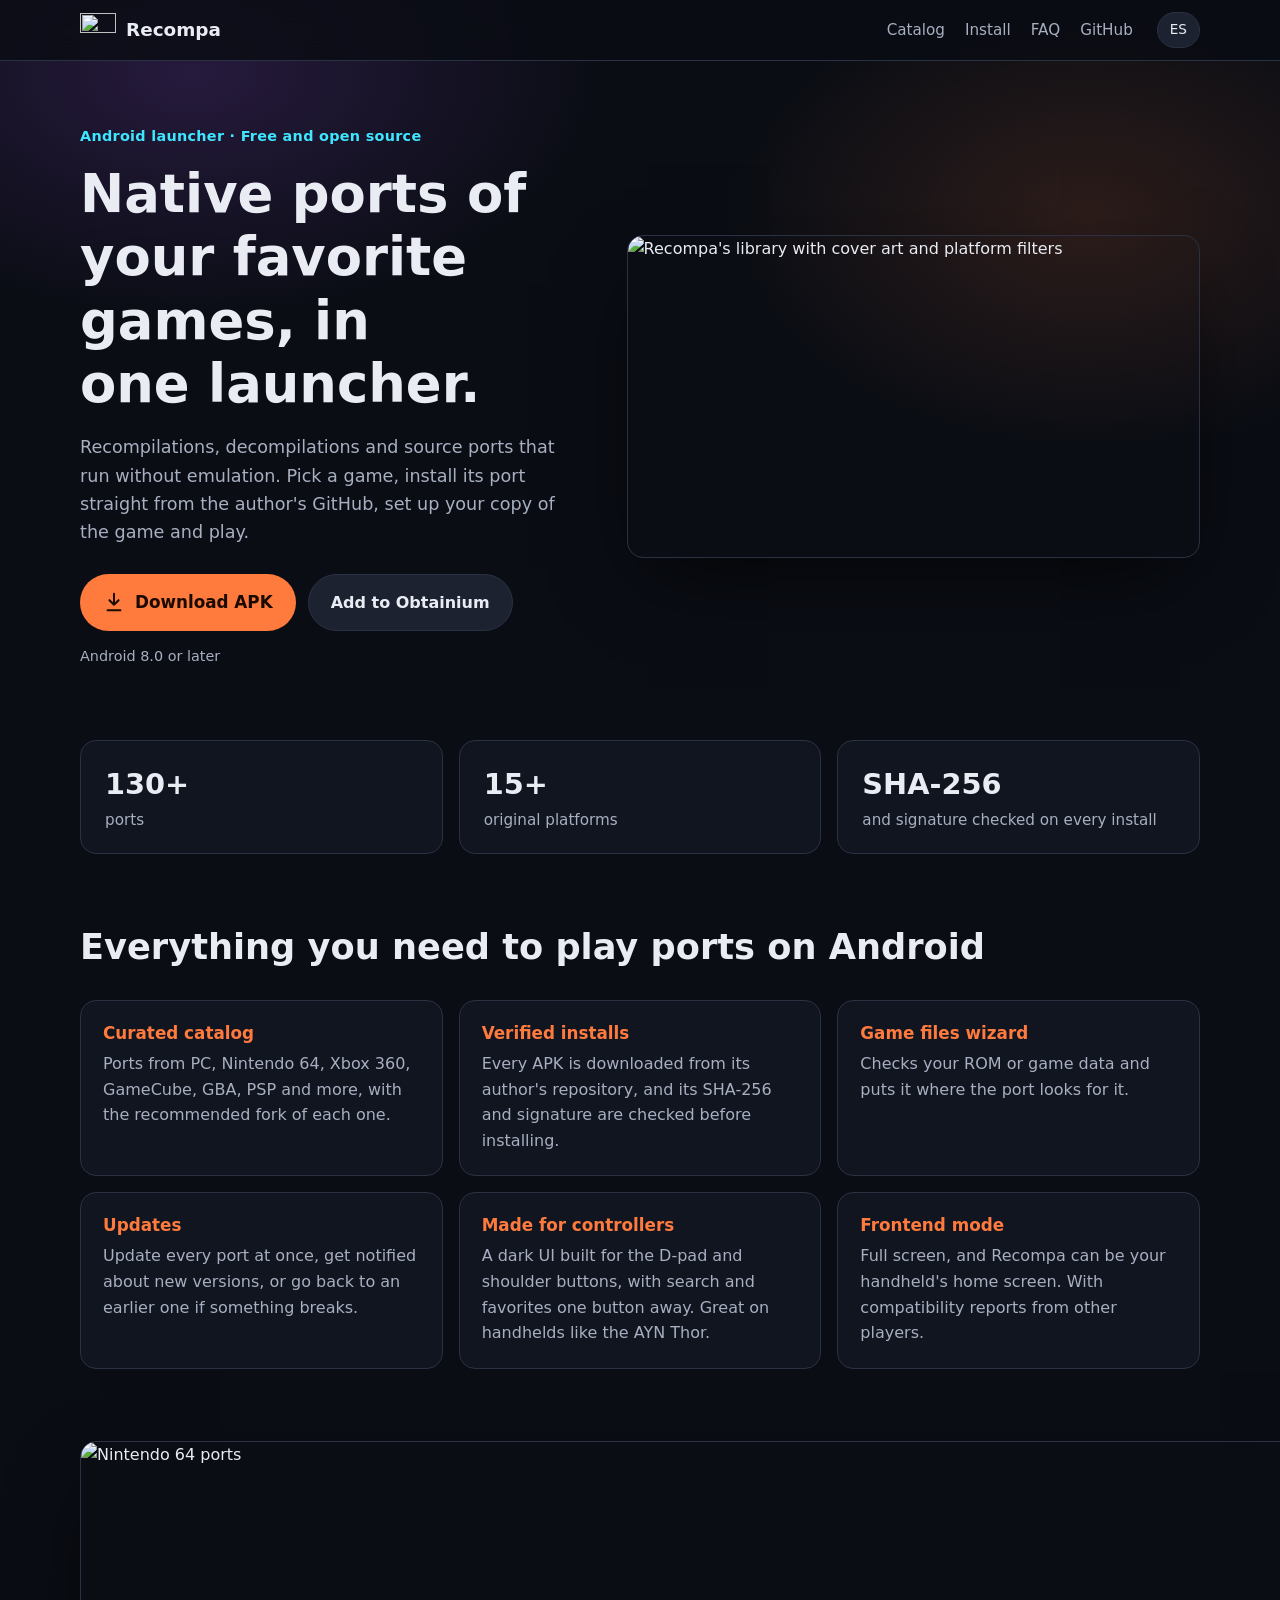
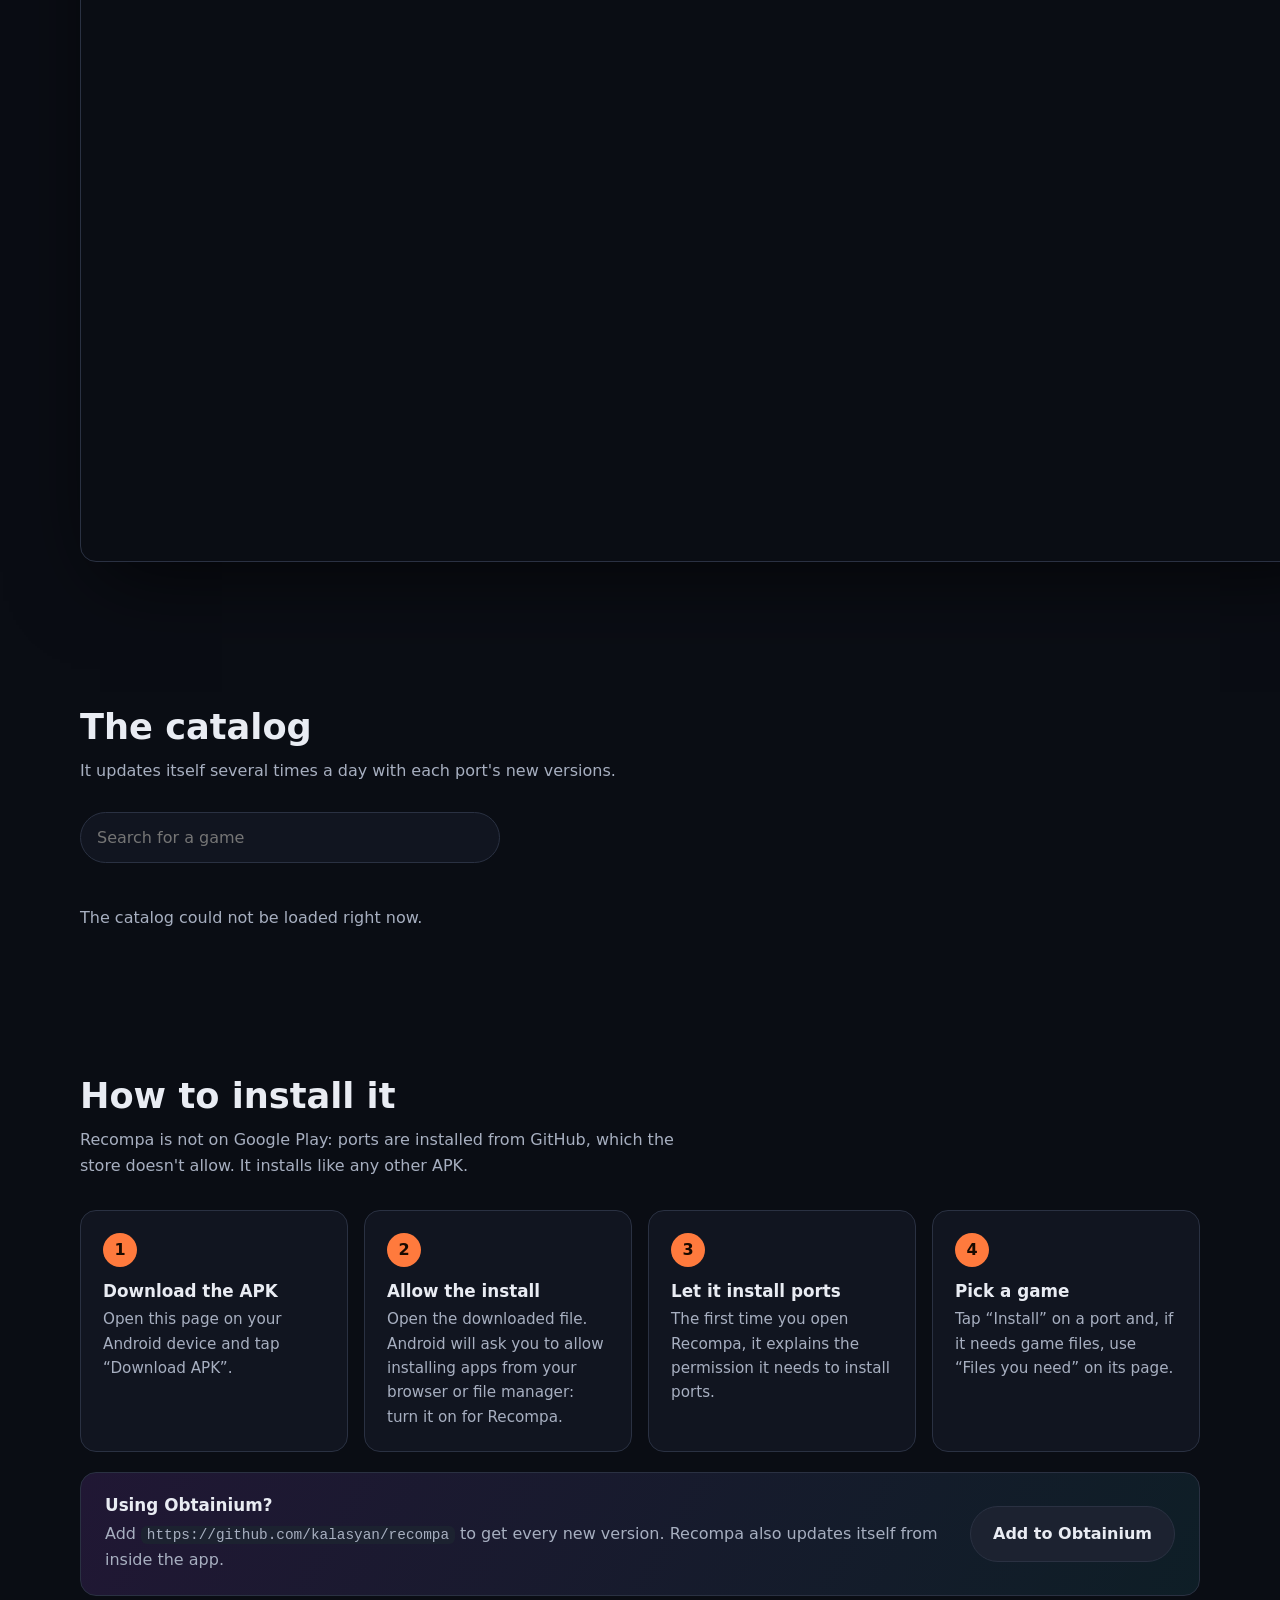
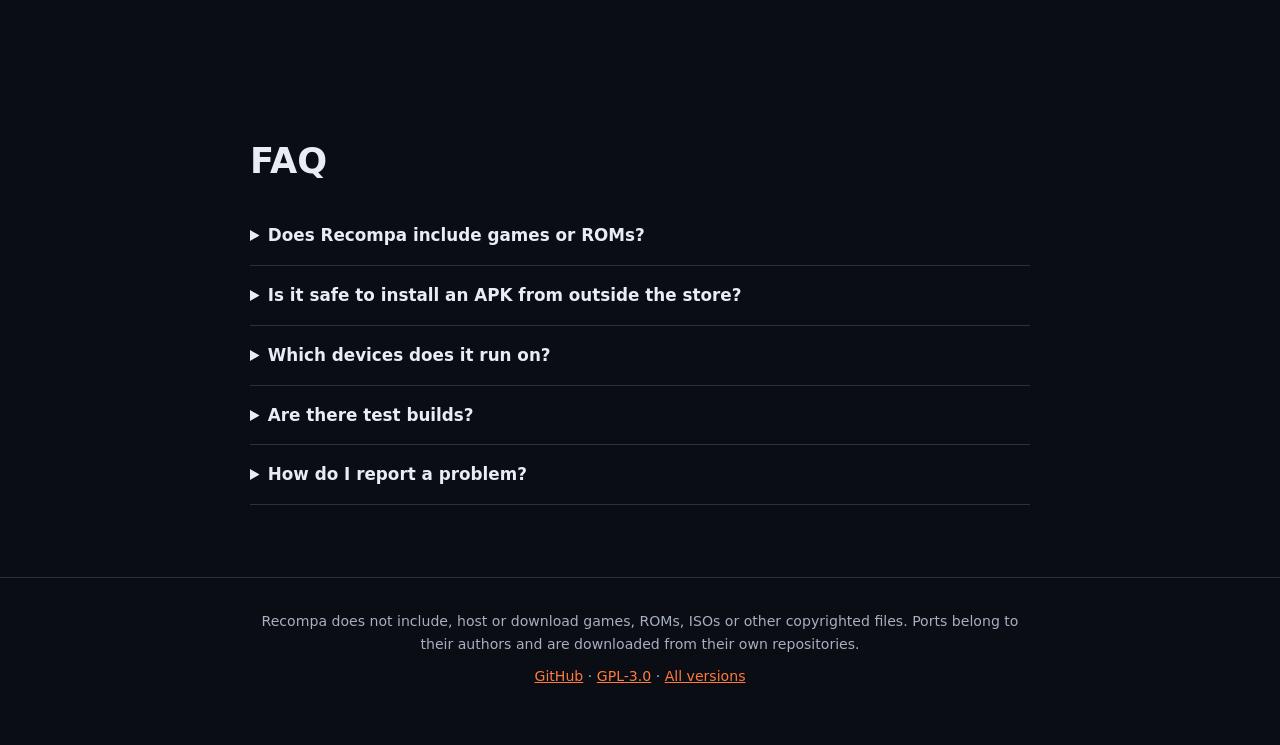
==== site/index.html @ 31c30667 "Add a download website published next to the catalog" ====
<!doctype html>
<html lang="es">
<head>
  <meta charset="utf-8">
  <meta name="viewport" content="width=device-width, initial-scale=1">
  <title>Recompa · Ports nativos de juegos para Android</title>
  <meta name="description" content="Recompa es un launcher para Android de ports nativos de juegos: recompilaciones, decompilaciones y source ports. Descarga el APK gratis.">
  <meta name="theme-color" content="#0A0D14">
  <link rel="icon" href="logo.svg" type="image/svg+xml">
  <link rel="apple-touch-icon" href="icon.png">
  <meta property="og:type" content="website">
  <meta property="og:title" content="Recompa · Ports nativos de juegos para Android">
  <meta property="og:description" content="Instala ports nativos de tus juegos favoritos en Android, desde el GitHub de cada autor y verificados.">
  <meta property="og:image" content="https://kalasyan.github.io/recompa/screenshots/library.jpg">
  <meta name="twitter:card" content="summary_large_image">
  <link rel="stylesheet" href="style.css">
</head>
<body>
  <header class="top">
    <a class="brand" href="#">
      <img src="logo.svg" alt="" width="36" height="36">
      <span>Recompa</span>
    </a>
    <nav>
      <a href="#catalog" data-i18n="nav.catalog">Catálogo</a>
      <a href="#install" data-i18n="nav.install">Instalar</a>
      <a href="#faq" data-i18n="nav.faq">Preguntas</a>
      <a href="https://github.com/kalasyan/recompa">GitHub</a>
    </nav>
    <button class="lang" id="lang" type="button" aria-label="Change language">EN</button>
  </header>

  <main>
    <section class="hero">
      <div class="hero-text">
        <p class="eyebrow" data-i18n="hero.eyebrow">Launcher para Android · Gratis y open source</p>
        <h1 data-i18n="hero.title">Ports nativos de tus juegos favoritos, en un solo launcher.</h1>
        <p class="lead" data-i18n="hero.lead">Recompilaciones, decompilaciones y source ports que funcionan sin emulación. Elige un juego, instala su port desde el GitHub de su autor, prepara tu copia del juego y a jugar.</p>
        <div class="cta">
          <a class="btn primary" id="download" href="https://github.com/kalasyan/recompa/releases/latest/download/recompa.apk">
            <svg viewBox="0 0 24 24" aria-hidden="true"><path d="M12 3v12m0 0-5-5m5 5 5-5M5 21h14" fill="none" stroke="currentColor" stroke-width="2.2" stroke-linecap="round" stroke-linejoin="round"/></svg>
            <span data-i18n="hero.download">Descargar APK</span>
          </a>
          <a class="btn" href="obtainium://add/https://github.com/kalasyan/recompa" data-i18n="hero.obtainium">Añadir a Obtainium</a>
        </div>
        <p class="meta"><span id="version" data-i18n="hero.meta">Android 8.0 o superior</span></p>
      </div>
      <div class="hero-shot">
        <img src="screenshots/library.jpg" width="1280" height="720" alt="La biblioteca de Recompa con carátulas y filtros por plataforma" data-i18n-alt="shot.library">
      </div>
    </section>

    <section class="stats" aria-label="Recompa en cifras">
      <div><strong id="stat-ports">130+</strong><span data-i18n="stats.ports">ports</span></div>
      <div><strong id="stat-platforms">15+</strong><span data-i18n="stats.platforms">plataformas originales</span></div>
      <div><strong>SHA-256</strong><span data-i18n="stats.verified">y firma verificados en cada instalación</span></div>
    </section>

    <section class="features">
      <h2 data-i18n="features.title">Todo lo que necesitas para jugar ports en Android</h2>
      <div class="grid">
        <article><h3 data-i18n="f1.t">Catálogo curado</h3><p data-i18n="f1.d">Ports de PC, Nintendo 64, Xbox 360, GameCube, GBA, PSP y más, con el fork recomendado de cada uno.</p></article>
        <article><h3 data-i18n="f2.t">Instalaciones verificadas</h3><p data-i18n="f2.d">Cada APK se descarga del repositorio de su autor y se comprueban su SHA-256 y su firma antes de instalarlo.</p></article>
        <article><h3 data-i18n="f3.t">Asistente de archivos</h3><p data-i18n="f3.d">Comprueba tu ROM o los datos del juego y los deja listos donde el port los busca.</p></article>
        <article><h3 data-i18n="f4.t">Actualizaciones</h3><p data-i18n="f4.d">Actualiza todos los ports de una vez, recibe avisos de nuevas versiones o vuelve a una anterior si algo se rompe.</p></article>
        <article><h3 data-i18n="f5.t">Hecho para mando</h3><p data-i18n="f5.d">Interfaz oscura pensada para cruceta y gatillos, con búsqueda y favoritos a un botón. Ideal para consolas portátiles como la AYN Thor.</p></article>
        <article><h3 data-i18n="f6.t">Modo frontend</h3><p data-i18n="f6.d">Pantalla completa, y Recompa puede ser la pantalla de inicio de tu portátil. Con informes de compatibilidad de otros jugadores.</p></article>
      </div>
    </section>

    <section class="shots">
      <img src="screenshots/platform.jpg" width="1280" height="720" loading="lazy" alt="Ports de Nintendo 64" data-i18n-alt="shot.platform">
      <img src="screenshots/port.jpg" width="1280" height="720" loading="lazy" alt="La página de un port" data-i18n-alt="shot.port">
    </section>

    <section class="catalog" id="catalog">
      <h2 data-i18n="catalog.title">El catálogo</h2>
      <p class="sub" data-i18n="catalog.sub">Se actualiza solo varias veces al día con las nuevas versiones de cada port.</p>
      <div class="filters">
        <input id="search" type="search" placeholder="Buscar un juego" data-i18n-placeholder="catalog.search" autocomplete="off">
        <div class="chips" id="chips"></div>
      </div>
      <div class="ports" id="ports"><p class="empty" data-i18n="catalog.loading">Cargando el catálogo…</p></div>
    </section>

    <section class="install" id="install">
      <h2 data-i18n="install.title">Cómo instalarlo</h2>
      <p class="sub" data-i18n="install.sub">Recompa no está en Google Play: los ports se instalan desde GitHub, algo que la tienda no permite. Se instala como cualquier APK.</p>
      <ol class="steps">
        <li><h3 data-i18n="s1.t">Descarga el APK</h3><p data-i18n="s1.d">Abre esta página en tu Android y pulsa «Descargar APK».</p></li>
        <li><h3 data-i18n="s2.t">Permite la instalación</h3><p data-i18n="s2.d">Abre el archivo descargado. Android te pedirá permitir instalar apps desde tu navegador o gestor de archivos: actívalo para Recompa.</p></li>
        <li><h3 data-i18n="s3.t">Da permiso para instalar ports</h3><p data-i18n="s3.d">La primera vez que abras Recompa te explica el permiso que necesita para instalar ports.</p></li>
        <li><h3 data-i18n="s4.t">Elige un juego</h3><p data-i18n="s4.d">Pulsa «Instalar» en un port y, si necesita archivos del juego, usa «Archivos que necesitas» en su página.</p></li>
      </ol>
      <div class="obtainium">
        <div>
          <h3 data-i18n="obt.t">¿Usas Obtainium?</h3>
          <p data-i18n-html="obt.d">Añade <code>https://github.com/kalasyan/recompa</code> y recibirás cada versión nueva. Recompa también se actualiza solo desde dentro de la app.</p>
        </div>
        <a class="btn" href="obtainium://add/https://github.com/kalasyan/recompa" data-i18n="hero.obtainium">Añadir a Obtainium</a>
      </div>
    </section>

    <section class="faq" id="faq">
      <h2 data-i18n="faq.title">Preguntas frecuentes</h2>
      <details><summary data-i18n="q1.t">¿Recompa incluye juegos o ROMs?</summary><p data-i18n="q1.d">No. Recompa no incluye, aloja ni descarga juegos, ROMs, ISOs ni ningún archivo con copyright. Cada port necesita una copia legítima del juego original.</p></details>
      <details><summary data-i18n="q2.t">¿Es seguro instalar un APK fuera de la tienda?</summary><p data-i18n="q2.d">Recompa está siempre firmado con la misma clave y su código es público en GitHub. Además, comprueba el SHA-256 y la firma de cada port antes de instalarlo. Si algo no coincide, no lo instala.</p></details>
      <details><summary data-i18n="q3.t">¿En qué dispositivos funciona?</summary><p data-i18n="q3.d">En Android 8.0 o superior. Está pensado para portátiles con mando como la AYN Thor, pero funciona en móviles y tablets. Cada port tiene sus propios requisitos, y Recompa te dice cuáles son compatibles con tu dispositivo.</p></details>
      <details><summary data-i18n="q4.t">¿Hay versiones de prueba?</summary><p data-i18n-html="q4.d">Sí: cada cambio publica una <a href="https://github.com/kalasyan/recompa/releases">versión nightly</a>. Usan otra clave de firma, así que para pasar de una nightly a la versión estable (o al revés) hay que desinstalar primero.</p></details>
      <details><summary data-i18n="q5.t">¿Cómo informo de un problema?</summary><p data-i18n-html="q5.d">Abre un <a href="https://github.com/kalasyan/recompa/issues">issue en GitHub</a>. Los problemas de un port concreto son de su autor; desde Recompa puedes enviar un informe de compatibilidad.</p></details>
    </section>
  </main>

  <footer>
    <p data-i18n="foot.legal">Recompa no incluye, aloja ni descarga juegos, ROMs, ISOs ni otros archivos con copyright. Los ports pertenecen a sus autores y se descargan de sus propios repositorios.</p>
    <p><a href="https://github.com/kalasyan/recompa">GitHub</a> · <a href="https://github.com/kalasyan/recompa/blob/main/LICENSE">GPL-3.0</a> · <a href="https://github.com/kalasyan/recompa/releases" data-i18n="foot.releases">Todas las versiones</a></p>
  </footer>

  <script src="app.js"></script>
</body>
</html>
---- site/style.css ----
:root {
  --bg: #0A0D14;
  --surface: #111520;
  --surface-2: #1C2230;
  --line: #2A3142;
  --text: #E9ECF3;
  --muted: #A7AFC0;
  --accent: #FF7A3D;
  --accent-ink: #1A0A00;
  --cyan: #3EE6FF;
  --violet: #A855F7;
  --radius: 16px;
  color-scheme: dark;
}

* { box-sizing: border-box; }
html { scroll-behavior: smooth; }
body {
  margin: 0;
  background: var(--bg);
  color: var(--text);
  font: 16px/1.6 system-ui, -apple-system, "Segoe UI", Roboto, sans-serif;
  -webkit-font-smoothing: antialiased;
}
img { max-width: 100%; height: auto; display: block; }
a { color: var(--accent); }
h1, h2, h3 { line-height: 1.2; margin: 0; text-wrap: balance; }
h2 { font-size: clamp(1.6rem, 3.5vw, 2.2rem); }
h3 { font-size: 1.05rem; }
p { margin: 0; }
code { font-size: .9em; background: var(--surface-2); padding: .1em .4em; border-radius: 6px; word-break: break-all; }

main > section { max-width: 1160px; margin: 0 auto; padding: 72px 20px; }
.sub { color: var(--muted); margin-top: 10px; max-width: 62ch; }

.top {
  position: sticky; top: 0; z-index: 10;
  display: flex; align-items: center; gap: 24px;
  padding: 12px max(20px, calc((100% - 1120px) / 2));
  background: rgba(10, 13, 20, .82);
  backdrop-filter: blur(12px);
  border-bottom: 1px solid var(--line);
}
.brand { display: flex; align-items: center; gap: 10px; color: var(--text); text-decoration: none; font-weight: 700; font-size: 1.15rem; }
.top nav { display: flex; gap: 20px; margin-left: auto; }
.top nav a { color: var(--muted); text-decoration: none; font-size: .95rem; }
.top nav a:hover { color: var(--text); }
.lang {
  background: var(--surface-2); color: var(--text); border: 1px solid var(--line);
  border-radius: 999px; padding: 6px 12px; font: inherit; font-size: .85rem; cursor: pointer;
}

.btn {
  display: inline-flex; align-items: center; gap: 10px;
  padding: 14px 22px; border-radius: 999px;
  font-weight: 600; text-decoration: none;
  color: var(--text); background: var(--surface-2); border: 1px solid var(--line);
  transition: transform .15s, background .15s;
}
.btn:hover { transform: translateY(-1px); background: #242B3B; }
.btn.primary { background: var(--accent); color: var(--accent-ink); border-color: transparent; font-size: 1.05rem; }
.btn.primary:hover { background: #FF8F5C; }
.btn svg { width: 22px; height: 22px; }

.hero {
  display: grid; grid-template-columns: minmax(0, 1fr) minmax(0, 1.15fr); gap: 48px; align-items: center;
  padding-top: 64px !important;
}
.hero::before {
  content: ""; position: absolute; inset: 0 0 auto; height: 720px; z-index: -1; pointer-events: none;
  background:
    radial-gradient(600px 360px at 15% 10%, rgba(168, 85, 247, .18), transparent 70%),
    radial-gradient(520px 340px at 85% 30%, rgba(255, 122, 61, .14), transparent 70%);
}
.eyebrow { color: var(--cyan); font-weight: 600; font-size: .9rem; letter-spacing: .02em; }
.hero h1 { font-size: clamp(2rem, 4.6vw, 3.3rem); margin: 14px 0 18px; }
.lead { color: var(--muted); font-size: 1.1rem; max-width: 52ch; }
.cta { display: flex; flex-wrap: wrap; gap: 12px; margin: 28px 0 14px; }
.meta { color: var(--muted); font-size: .9rem; }
.hero-shot img, .shots img {
  border-radius: var(--radius); border: 1px solid var(--line);
  box-shadow: 0 30px 80px -20px rgba(0, 0, 0, .7);
}

.stats {
  display: grid; grid-template-columns: repeat(3, 1fr); gap: 16px;
  padding-top: 0 !important; padding-bottom: 0 !important;
}
.stats div { background: var(--surface); border: 1px solid var(--line); border-radius: var(--radius); padding: 20px 24px; }
.stats strong { display: block; font-size: 1.8rem; color: var(--text); }
.stats span { color: var(--muted); font-size: .95rem; }

.features .grid { display: grid; grid-template-columns: repeat(3, 1fr); gap: 16px; margin-top: 32px; }
.features article { background: var(--surface); border: 1px solid var(--line); border-radius: var(--radius); padding: 22px; }
.features article h3 { color: var(--accent); margin-bottom: 8px; }
.features article p { color: var(--muted); }

.shots { display: grid; grid-template-columns: 1fr 1fr; gap: 20px; padding-top: 0 !important; }

.filters { display: flex; flex-direction: column; gap: 14px; margin: 28px 0 22px; }
#search {
  width: 100%; max-width: 420px; padding: 12px 16px; border-radius: 999px;
  background: var(--surface); color: var(--text); border: 1px solid var(--line); font: inherit;
}
#search:focus { outline: 2px solid var(--accent); outline-offset: 1px; }
.chips { display: flex; gap: 8px; overflow-x: auto; padding-bottom: 6px; scrollbar-width: thin; }
.chip {
  flex: none; padding: 7px 14px; border-radius: 999px; cursor: pointer;
  background: var(--surface); color: var(--text); border: 1px solid var(--line); font: inherit; font-size: .9rem;
}
.chip[aria-pressed="true"] { background: var(--text); color: var(--bg); border-color: var(--text); }
.ports { display: grid; grid-template-columns: repeat(auto-fill, minmax(140px, 1fr)); gap: 18px; }
.port { text-decoration: none; color: var(--text); min-width: 0; }
.port .cover {
  aspect-ratio: 2 / 3; border-radius: 12px; overflow: hidden; border: 1px solid var(--line);
  background: linear-gradient(160deg, #242B3B, #111520);
  display: grid; place-items: center; text-align: center; padding: 0;
  transition: transform .15s, border-color .15s;
}
.port .cover img { width: 100%; height: 100%; object-fit: cover; }
.port .cover span { padding: 12px; font-weight: 600; color: var(--muted); }
.port:hover .cover { transform: translateY(-3px); border-color: var(--accent); }
.port .name { margin-top: 8px; font-size: .92rem; font-weight: 600; white-space: nowrap; overflow: hidden; text-overflow: ellipsis; }
.port .plat { font-size: .8rem; color: var(--muted); }
.empty { color: var(--muted); grid-column: 1 / -1; }
.more { margin-top: 24px; text-align: center; }

.steps { list-style: none; padding: 0; margin: 32px 0 0; display: grid; grid-template-columns: repeat(4, 1fr); gap: 16px; counter-reset: s; }
.steps li { counter-increment: s; background: var(--surface); border: 1px solid var(--line); border-radius: var(--radius); padding: 22px; }
.steps li::before {
  content: counter(s); display: grid; place-items: center; width: 34px; height: 34px; margin-bottom: 14px;
  border-radius: 50%; background: var(--accent); color: var(--accent-ink); font-weight: 700;
}
.steps h3 { margin-bottom: 6px; }
.steps p { color: var(--muted); font-size: .95rem; }
.obtainium {
  display: flex; align-items: center; justify-content: space-between; gap: 20px; margin-top: 20px;
  background: linear-gradient(120deg, rgba(168, 85, 247, .14), rgba(62, 230, 255, .08));
  border: 1px solid var(--line); border-radius: var(--radius); padding: 22px 24px;
}
.obtainium p { color: var(--muted); margin-top: 6px; }
.obtainium .btn { flex: none; }

.faq { max-width: 820px !important; }
.faq h2 { margin-bottom: 24px; }
.faq details { border-bottom: 1px solid var(--line); padding: 16px 0; }
.faq summary { cursor: pointer; font-weight: 600; font-size: 1.05rem; }
.faq details p { color: var(--muted); margin-top: 10px; }

footer { border-top: 1px solid var(--line); padding: 32px 20px 48px; text-align: center; color: var(--muted); font-size: .88rem; }
footer p { max-width: 760px; margin: 0 auto 10px; }

@media (max-width: 900px) {
  .hero { grid-template-columns: 1fr; gap: 32px; }
  .features .grid, .steps { grid-template-columns: 1fr 1fr; }
  .top nav { display: none; }
  .lang { margin-left: auto; }
}
@media (max-width: 600px) {
  main > section { padding: 52px 16px; }
  .stats, .features .grid, .steps, .shots { grid-template-columns: 1fr; }
  .obtainium { flex-direction: column; align-items: flex-start; }
  .ports { grid-template-columns: repeat(auto-fill, minmax(100px, 1fr)); gap: 12px; }
  .cta .btn { flex: 1 1 100%; justify-content: center; }
}
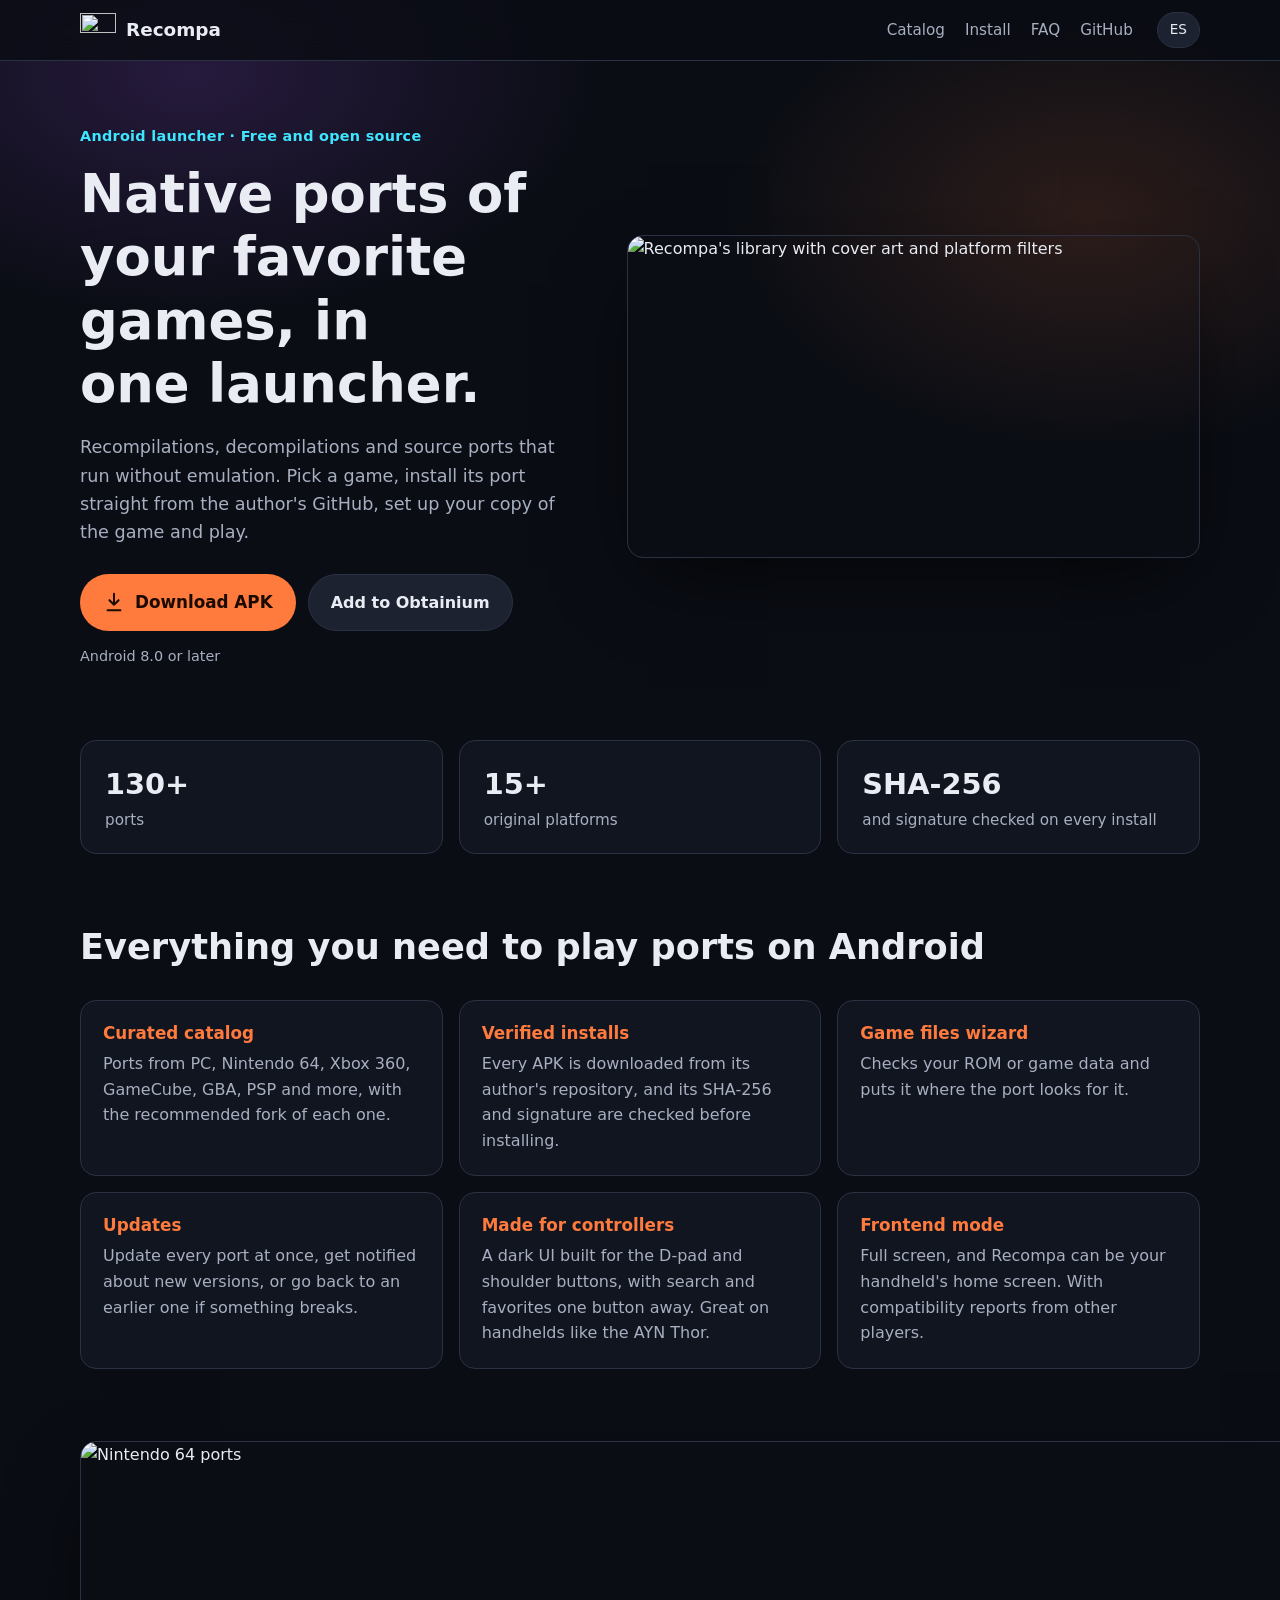
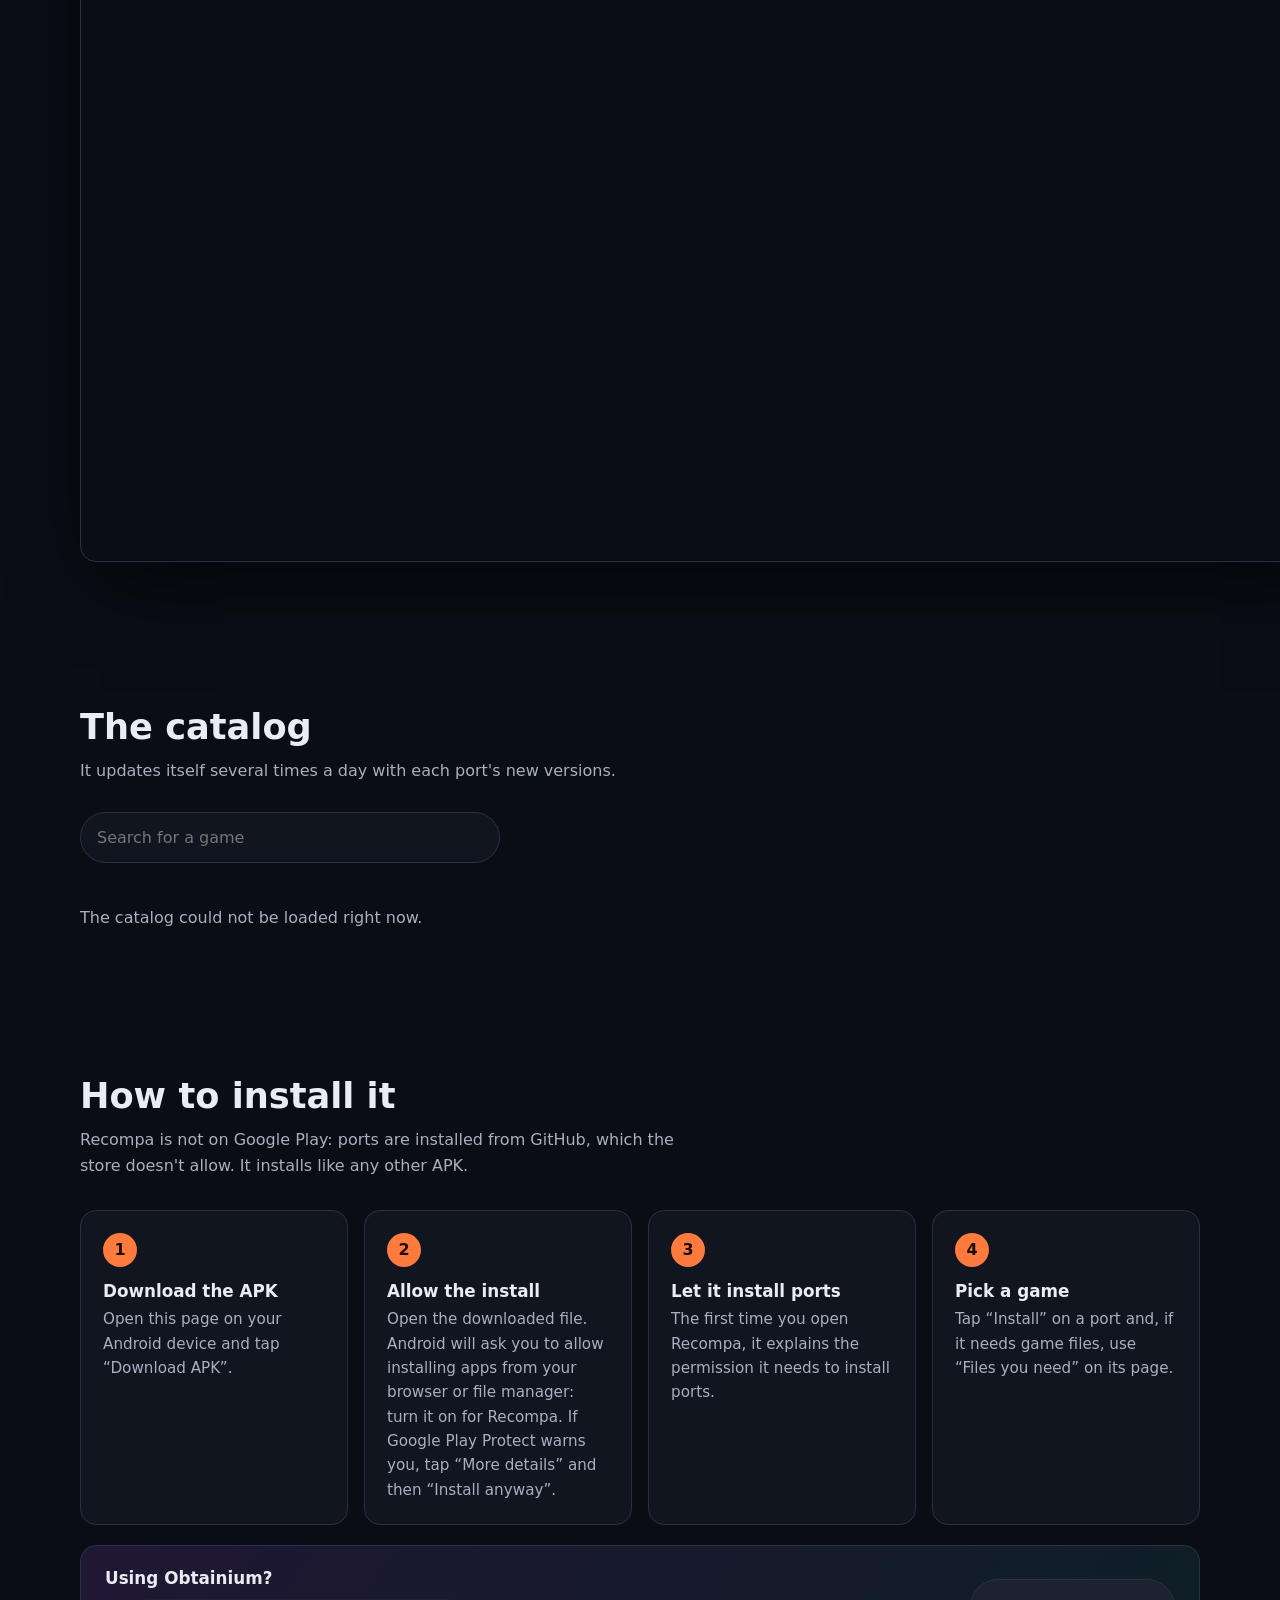
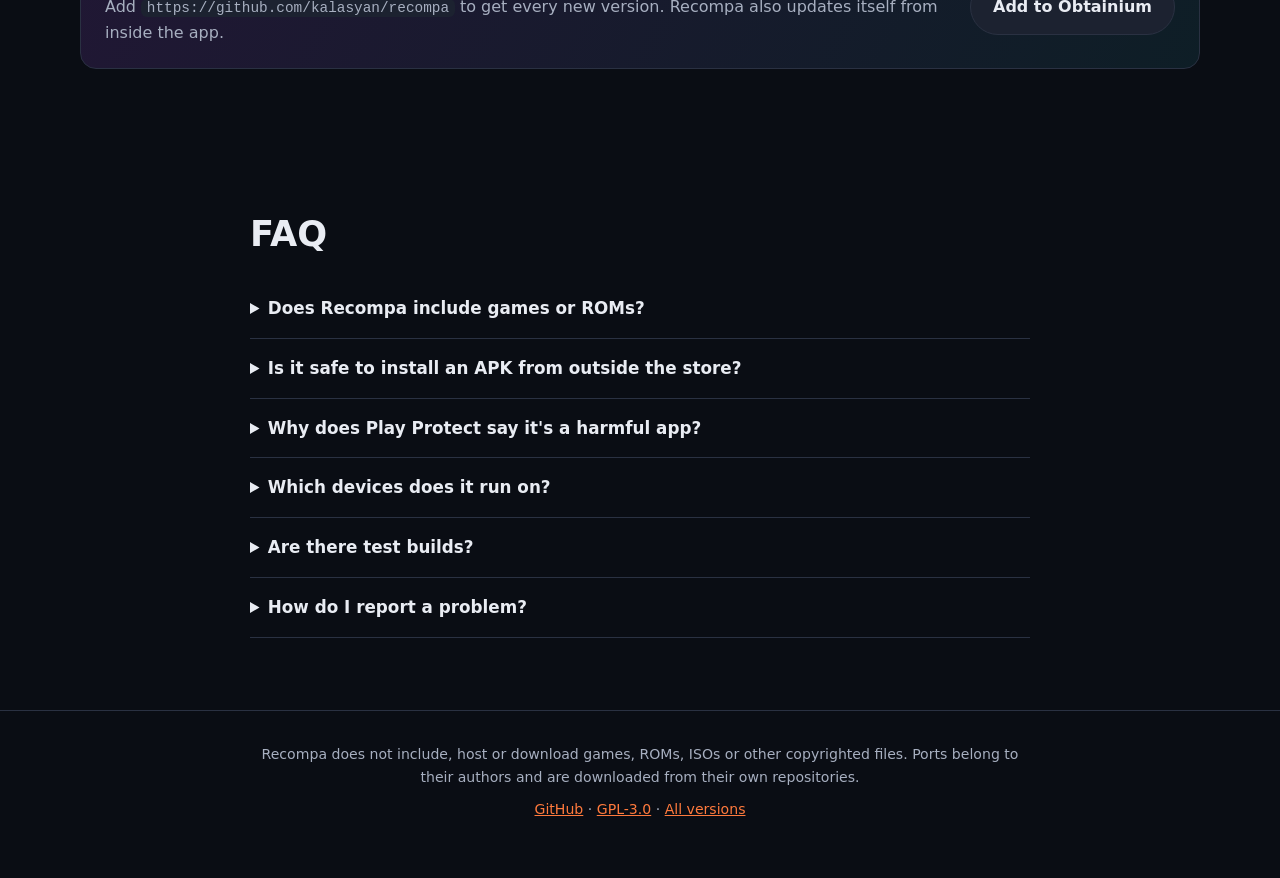
==== commit d999c1fa: "Explain the Play Protect warning on the site and in the README" ====
--- a/site/index.html
+++ b/site/index.html
@@ -88,7 +88,7 @@
       <p class="sub" data-i18n="install.sub">Recompa no está en Google Play: los ports se instalan desde GitHub, algo que la tienda no permite. Se instala como cualquier APK.</p>
       <ol class="steps">
         <li><h3 data-i18n="s1.t">Descarga el APK</h3><p data-i18n="s1.d">Abre esta página en tu Android y pulsa «Descargar APK».</p></li>
-        <li><h3 data-i18n="s2.t">Permite la instalación</h3><p data-i18n="s2.d">Abre el archivo descargado. Android te pedirá permitir instalar apps desde tu navegador o gestor de archivos: actívalo para Recompa.</p></li>
+        <li><h3 data-i18n="s2.t">Permite la instalación</h3><p data-i18n="s2.d">Abre el archivo descargado. Android te pedirá permitir instalar apps desde tu navegador o gestor de archivos: actívalo para Recompa. Si Google Play Protect te avisa, pulsa «Más detalles» y luego «Instalar de todas formas».</p></li>
         <li><h3 data-i18n="s3.t">Da permiso para instalar ports</h3><p data-i18n="s3.d">La primera vez que abras Recompa te explica el permiso que necesita para instalar ports.</p></li>
         <li><h3 data-i18n="s4.t">Elige un juego</h3><p data-i18n="s4.d">Pulsa «Instalar» en un port y, si necesita archivos del juego, usa «Archivos que necesitas» en su página.</p></li>
       </ol>
@@ -105,6 +105,7 @@
       <h2 data-i18n="faq.title">Preguntas frecuentes</h2>
       <details><summary data-i18n="q1.t">¿Recompa incluye juegos o ROMs?</summary><p data-i18n="q1.d">No. Recompa no incluye, aloja ni descarga juegos, ROMs, ISOs ni ningún archivo con copyright. Cada port necesita una copia legítima del juego original.</p></details>
       <details><summary data-i18n="q2.t">¿Es seguro instalar un APK fuera de la tienda?</summary><p data-i18n="q2.d">Recompa está siempre firmado con la misma clave y su código es público en GitHub. Además, comprueba el SHA-256 y la firma de cada port antes de instalarlo. Si algo no coincide, no lo instala.</p></details>
+      <details><summary data-i18n="qpp.t">¿Por qué Play Protect dice que es una app dañina?</summary><p data-i18n-html="qpp.d">Google Play Protect desconfía de las apps nuevas que no están en Google Play y que pueden instalar otras apps, como hace cualquier tienda. No ha detectado nada concreto: puedes comprobarlo subiendo el APK a <a href="https://www.virustotal.com/">VirusTotal</a>. Para instalarlo, pulsa «Más detalles» y luego «Instalar de todas formas». El aviso irá desapareciendo a medida que más gente lo instale.</p></details>
       <details><summary data-i18n="q3.t">¿En qué dispositivos funciona?</summary><p data-i18n="q3.d">En Android 8.0 o superior. Está pensado para portátiles con mando como la AYN Thor, pero funciona en móviles y tablets. Cada port tiene sus propios requisitos, y Recompa te dice cuáles son compatibles con tu dispositivo.</p></details>
       <details><summary data-i18n="q4.t">¿Hay versiones de prueba?</summary><p data-i18n-html="q4.d">Sí: cada cambio publica una <a href="https://github.com/kalasyan/recompa/releases">versión nightly</a>. Usan otra clave de firma, así que para pasar de una nightly a la versión estable (o al revés) hay que desinstalar primero.</p></details>
       <details><summary data-i18n="q5.t">¿Cómo informo de un problema?</summary><p data-i18n-html="q5.d">Abre un <a href="https://github.com/kalasyan/recompa/issues">issue en GitHub</a>. Los problemas de un port concreto son de su autor; desde Recompa puedes enviar un informe de compatibilidad.</p></details>
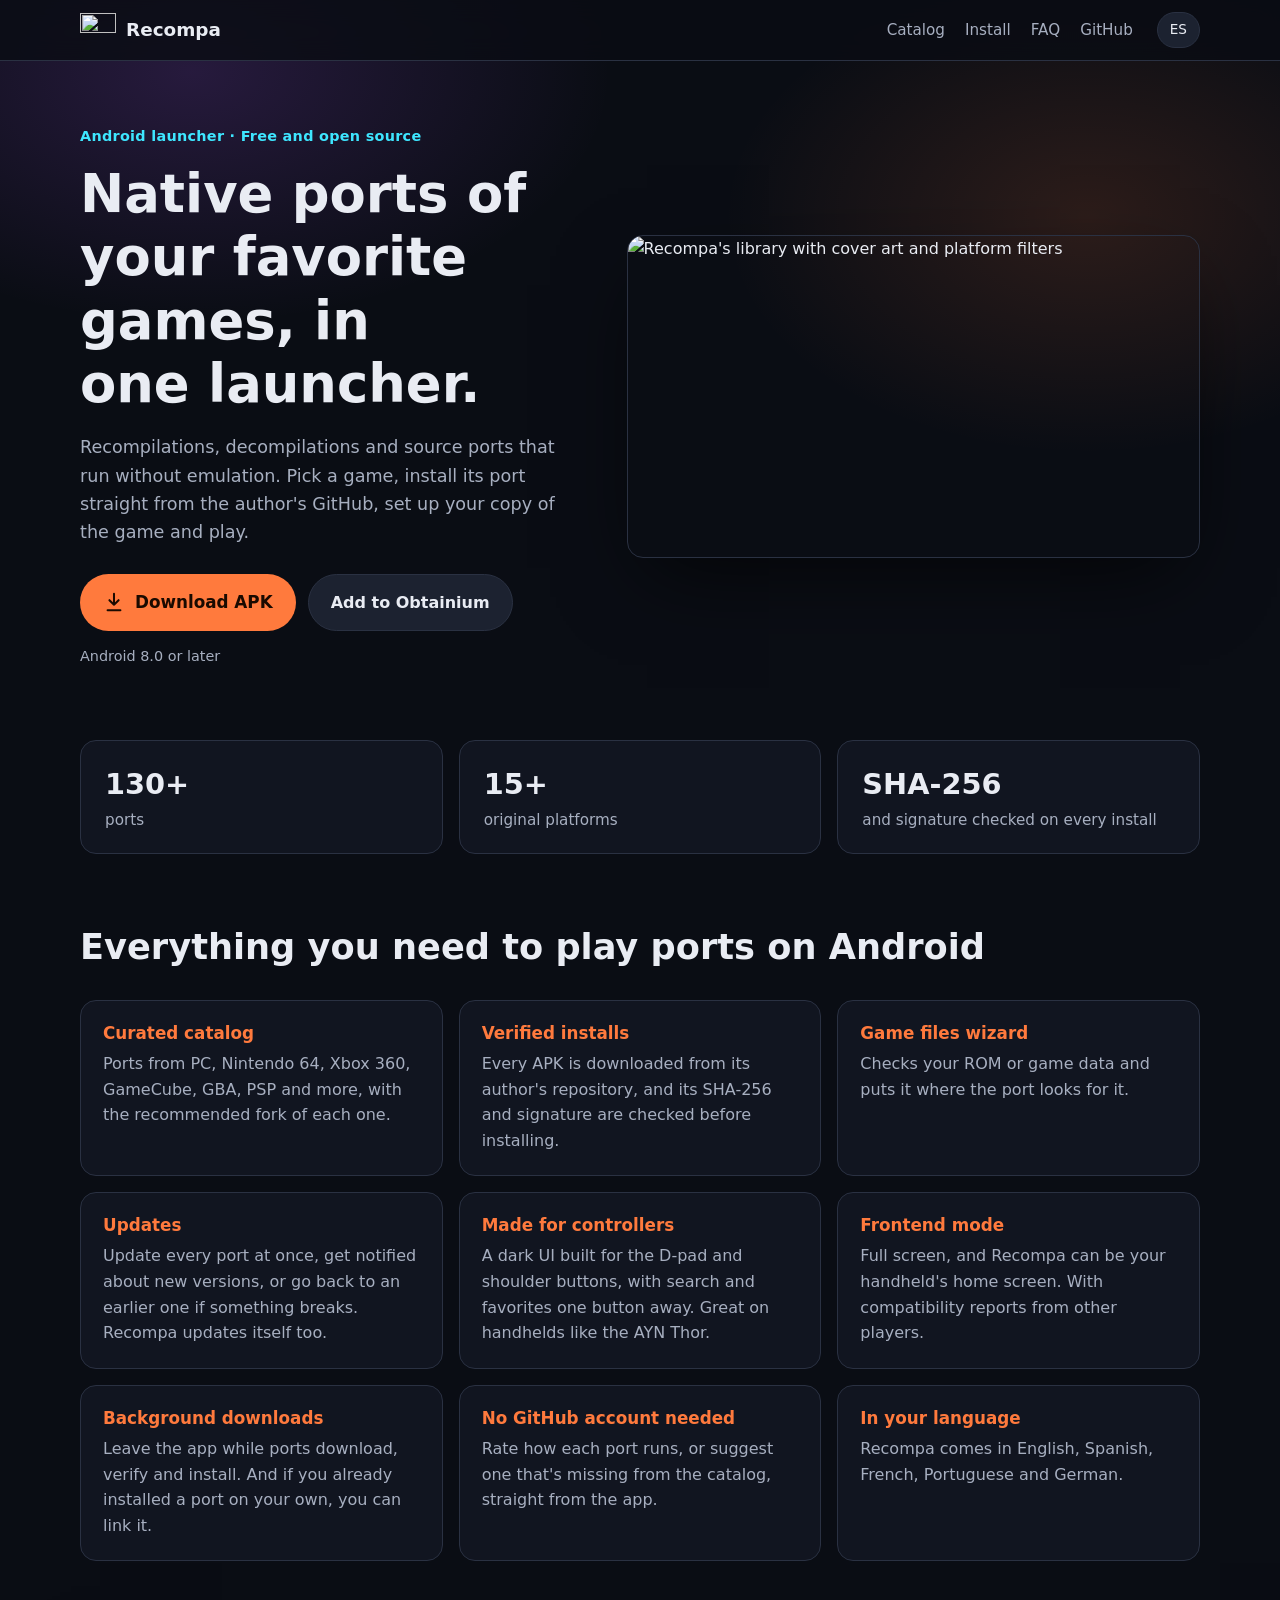
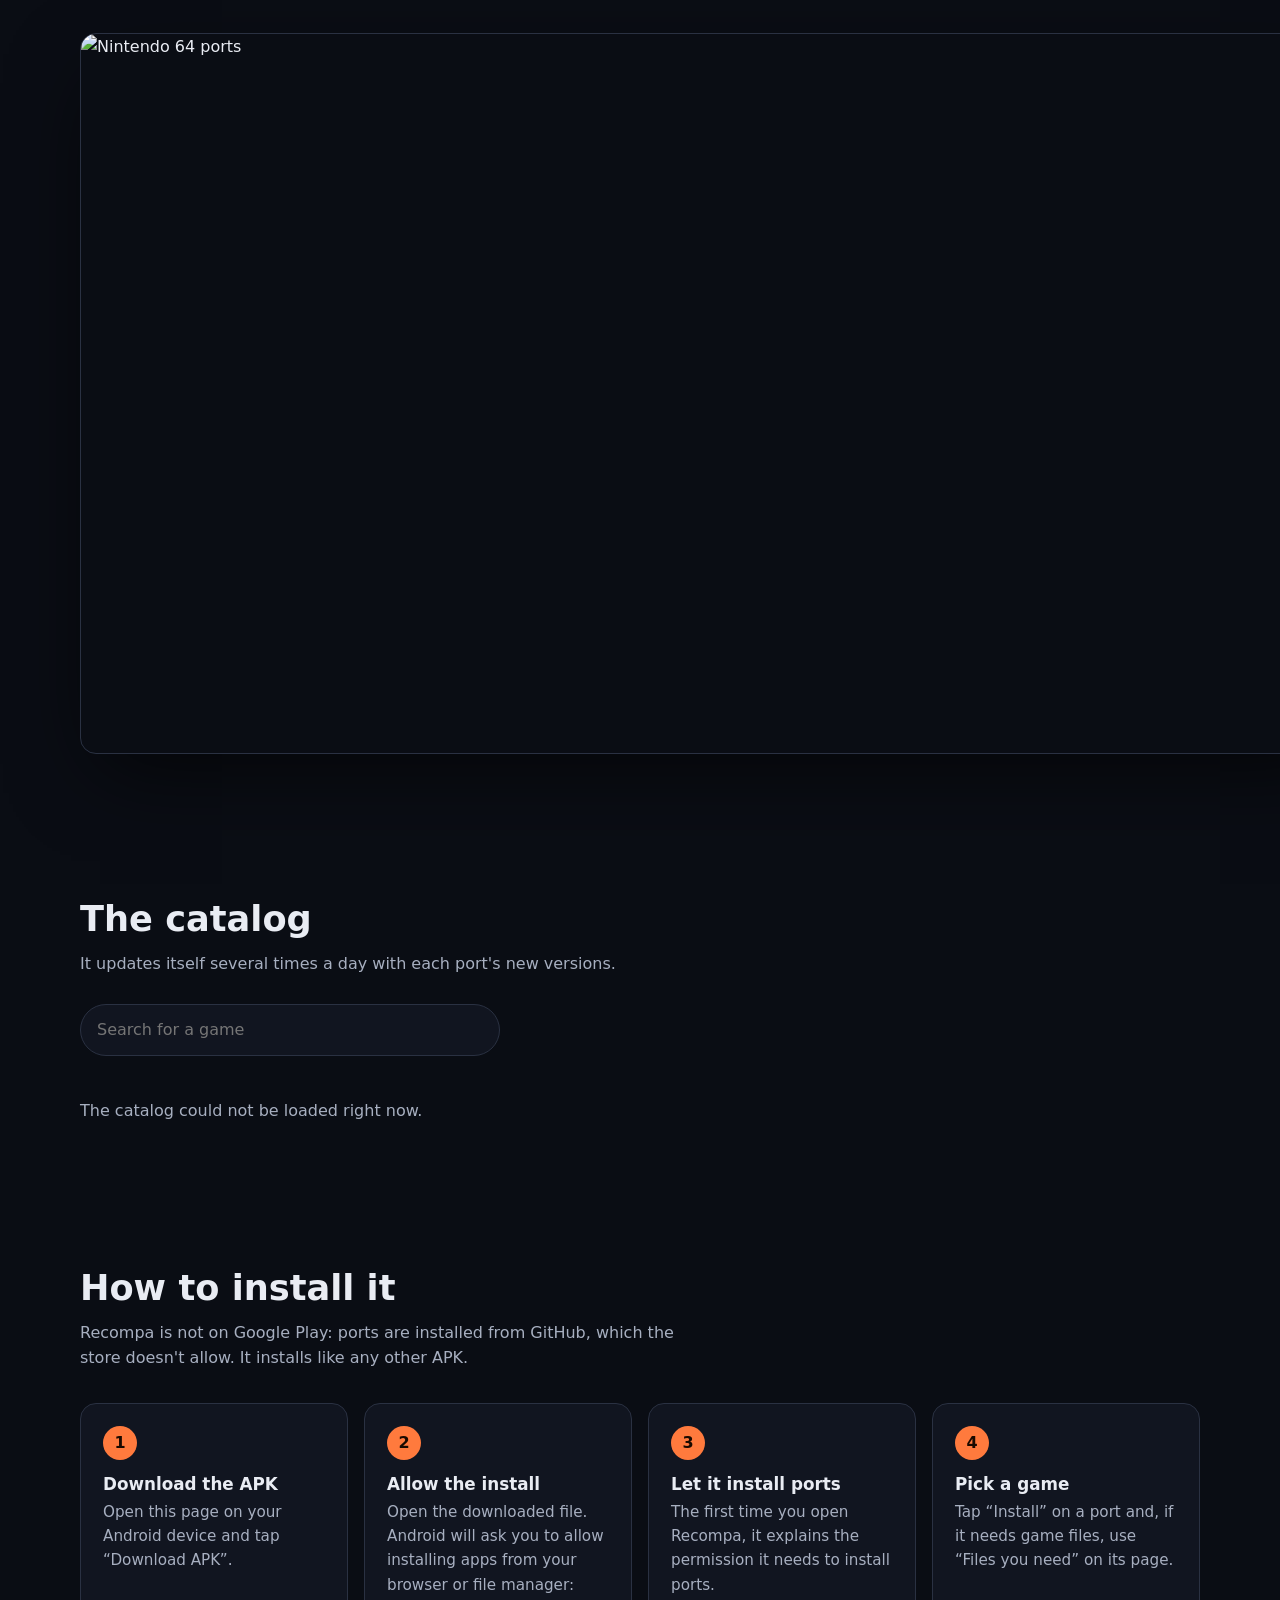
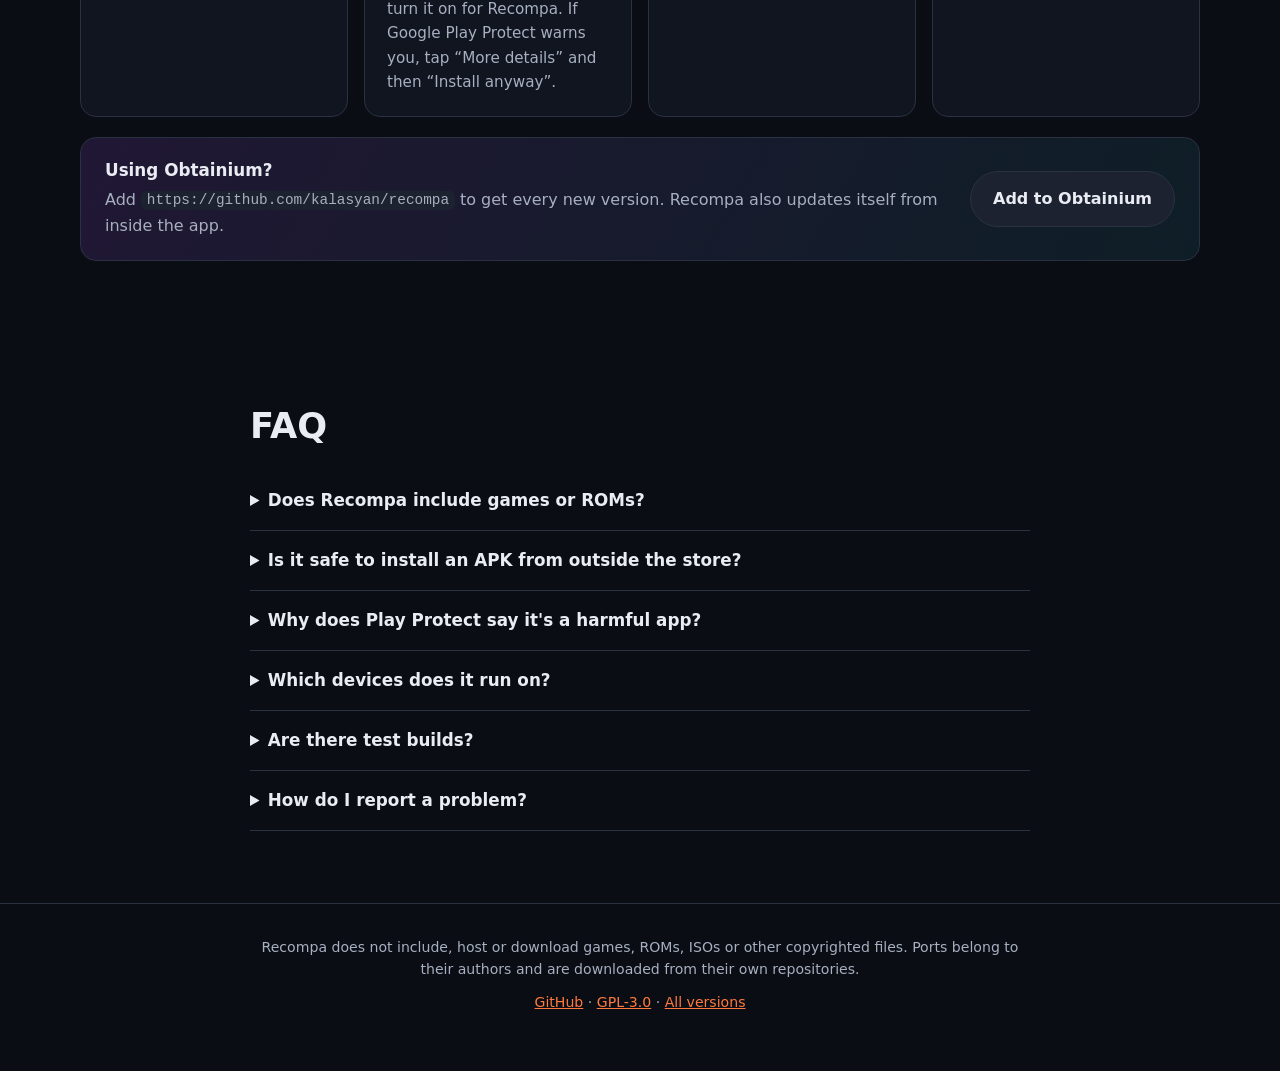
==== commit 3babecf9: "Describe the 0.3.0 features in the README and on the site" ====
--- a/site/index.html
+++ b/site/index.html
@@ -62,9 +62,12 @@
         <article><h3 data-i18n="f1.t">Catálogo curado</h3><p data-i18n="f1.d">Ports de PC, Nintendo 64, Xbox 360, GameCube, GBA, PSP y más, con el fork recomendado de cada uno.</p></article>
         <article><h3 data-i18n="f2.t">Instalaciones verificadas</h3><p data-i18n="f2.d">Cada APK se descarga del repositorio de su autor y se comprueban su SHA-256 y su firma antes de instalarlo.</p></article>
         <article><h3 data-i18n="f3.t">Asistente de archivos</h3><p data-i18n="f3.d">Comprueba tu ROM o los datos del juego y los deja listos donde el port los busca.</p></article>
-        <article><h3 data-i18n="f4.t">Actualizaciones</h3><p data-i18n="f4.d">Actualiza todos los ports de una vez, recibe avisos de nuevas versiones o vuelve a una anterior si algo se rompe.</p></article>
+        <article><h3 data-i18n="f4.t">Actualizaciones</h3><p data-i18n="f4.d">Actualiza todos los ports de una vez, recibe avisos de nuevas versiones o vuelve a una anterior si algo se rompe. Recompa también se actualiza solo.</p></article>
         <article><h3 data-i18n="f5.t">Hecho para mando</h3><p data-i18n="f5.d">Interfaz oscura pensada para cruceta y gatillos, con búsqueda y favoritos a un botón. Ideal para consolas portátiles como la AYN Thor.</p></article>
         <article><h3 data-i18n="f6.t">Modo frontend</h3><p data-i18n="f6.d">Pantalla completa, y Recompa puede ser la pantalla de inicio de tu portátil. Con informes de compatibilidad de otros jugadores.</p></article>
+        <article><h3 data-i18n="f7.t">Descargas en segundo plano</h3><p data-i18n="f7.d">Sal de la app mientras los ports se descargan, verifican e instalan. Y si ya tenías un port instalado por tu cuenta, puedes vincularlo.</p></article>
+        <article><h3 data-i18n="f8.t">Sin cuenta de GitHub</h3><p data-i18n="f8.d">Valora cómo va cada port o sugiere uno que falte en el catálogo directamente desde la app.</p></article>
+        <article><h3 data-i18n="f9.t">En tu idioma</h3><p data-i18n="f9.d">Recompa está en inglés, español, francés, portugués y alemán.</p></article>
       </div>
     </section>
 
@@ -108,7 +111,7 @@
       <details><summary data-i18n="qpp.t">¿Por qué Play Protect dice que es una app dañina?</summary><p data-i18n-html="qpp.d">Google Play Protect desconfía de las apps nuevas que no están en Google Play y que pueden instalar otras apps, como hace cualquier tienda. No ha detectado nada concreto: puedes comprobarlo subiendo el APK a <a href="https://www.virustotal.com/">VirusTotal</a>. Para instalarlo, pulsa «Más detalles» y luego «Instalar de todas formas». El aviso irá desapareciendo a medida que más gente lo instale.</p></details>
       <details><summary data-i18n="q3.t">¿En qué dispositivos funciona?</summary><p data-i18n="q3.d">En Android 8.0 o superior. Está pensado para portátiles con mando como la AYN Thor, pero funciona en móviles y tablets. Cada port tiene sus propios requisitos, y Recompa te dice cuáles son compatibles con tu dispositivo.</p></details>
       <details><summary data-i18n="q4.t">¿Hay versiones de prueba?</summary><p data-i18n-html="q4.d">Sí: cada cambio publica una <a href="https://github.com/kalasyan/recompa/releases">versión nightly</a>. Usan otra clave de firma, así que para pasar de una nightly a la versión estable (o al revés) hay que desinstalar primero.</p></details>
-      <details><summary data-i18n="q5.t">¿Cómo informo de un problema?</summary><p data-i18n-html="q5.d">Abre un <a href="https://github.com/kalasyan/recompa/issues">issue en GitHub</a>. Los problemas de un port concreto son de su autor; desde Recompa puedes enviar un informe de compatibilidad.</p></details>
+      <details><summary data-i18n="q5.t">¿Cómo informo de un problema?</summary><p data-i18n-html="q5.d">Abre un <a href="https://github.com/kalasyan/recompa/issues">issue en GitHub</a>. Los problemas de un port concreto son de su autor; desde Recompa puedes enviar un informe de compatibilidad o sugerir un port, sin necesidad de cuenta de GitHub.</p></details>
     </section>
   </main>
 
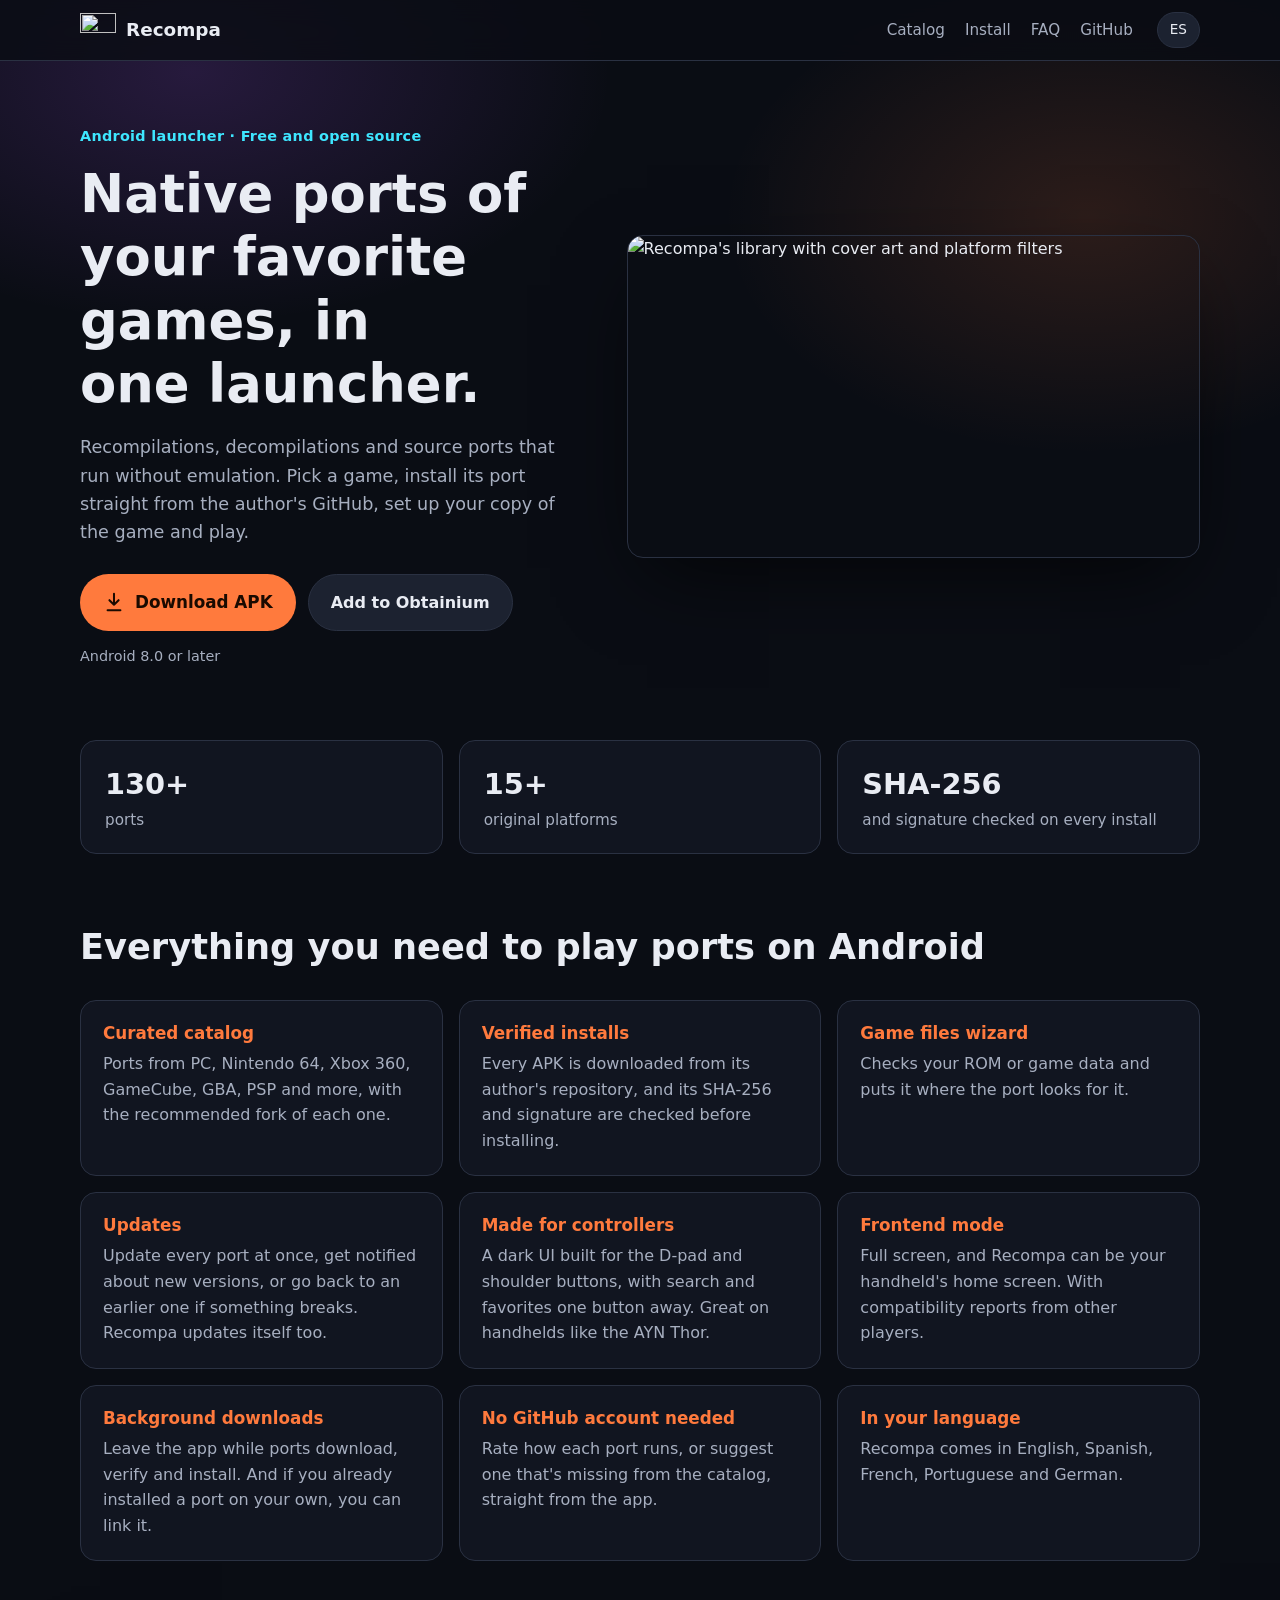
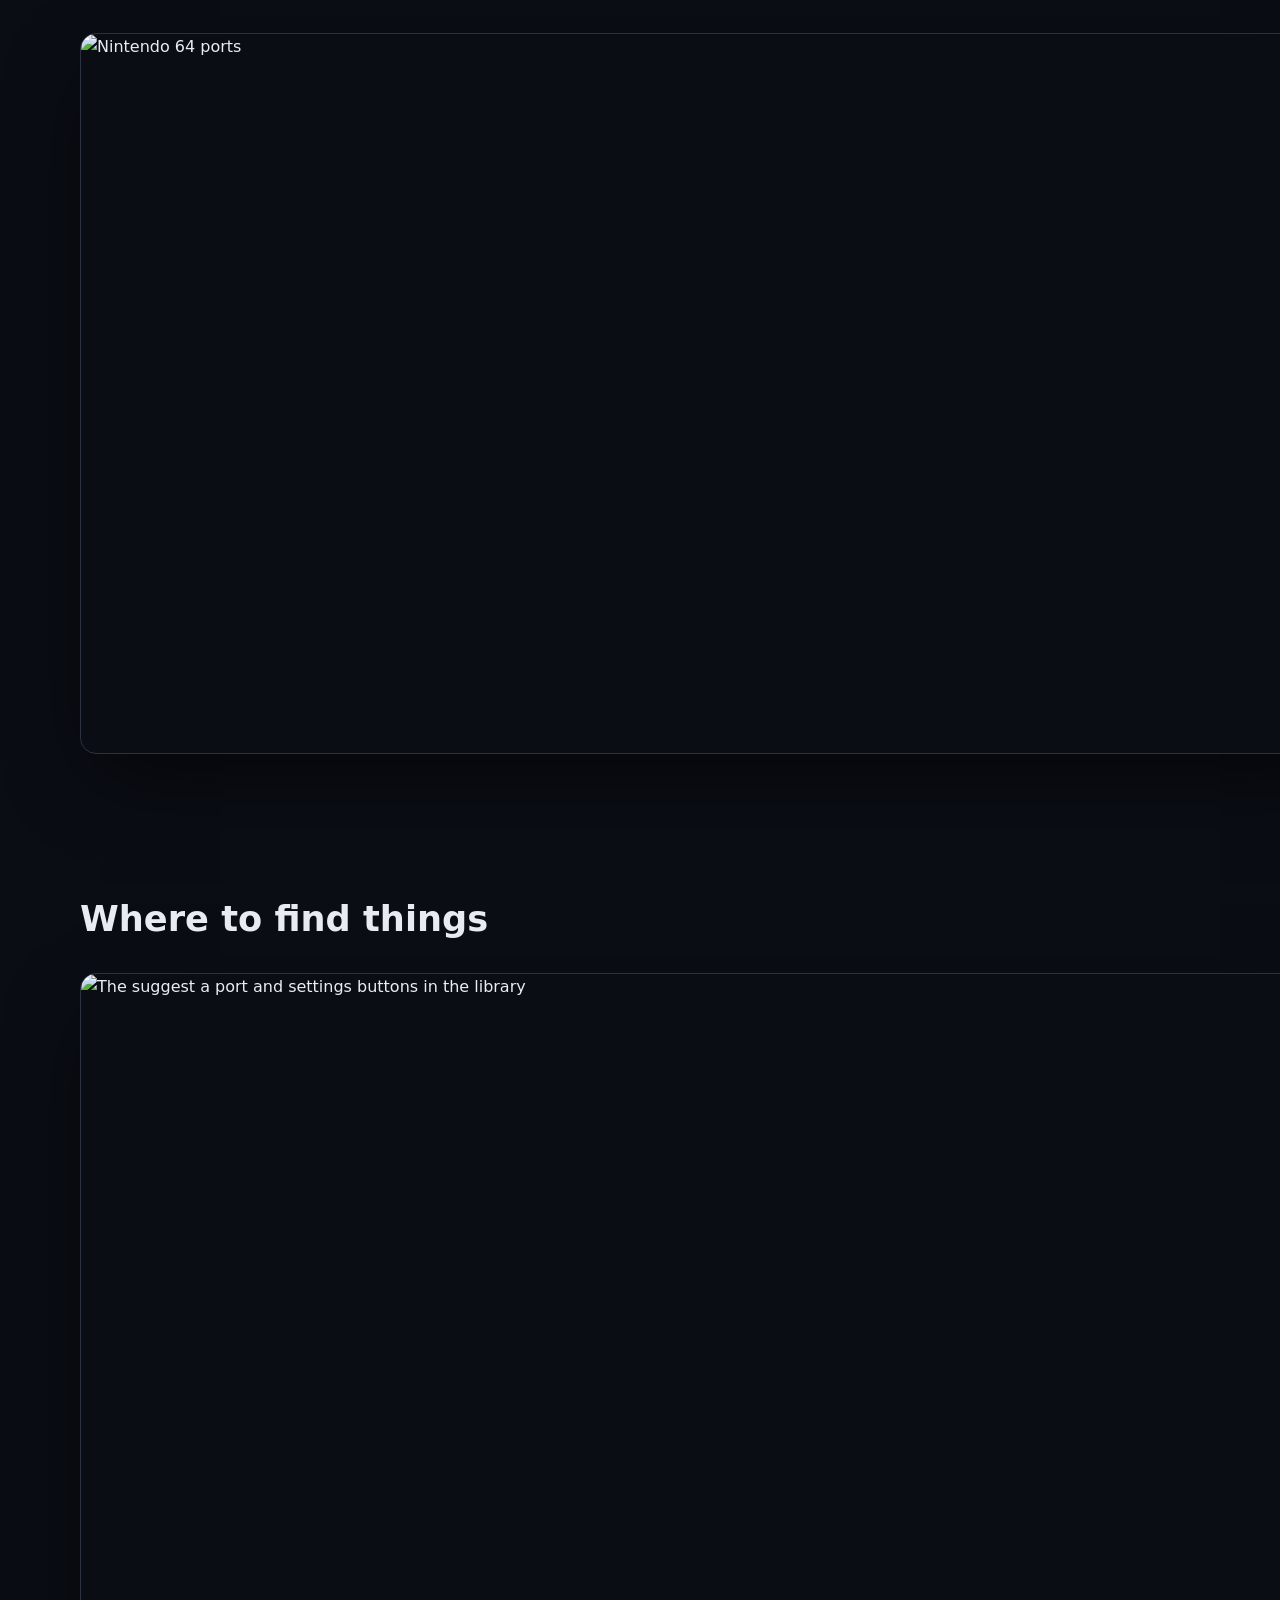
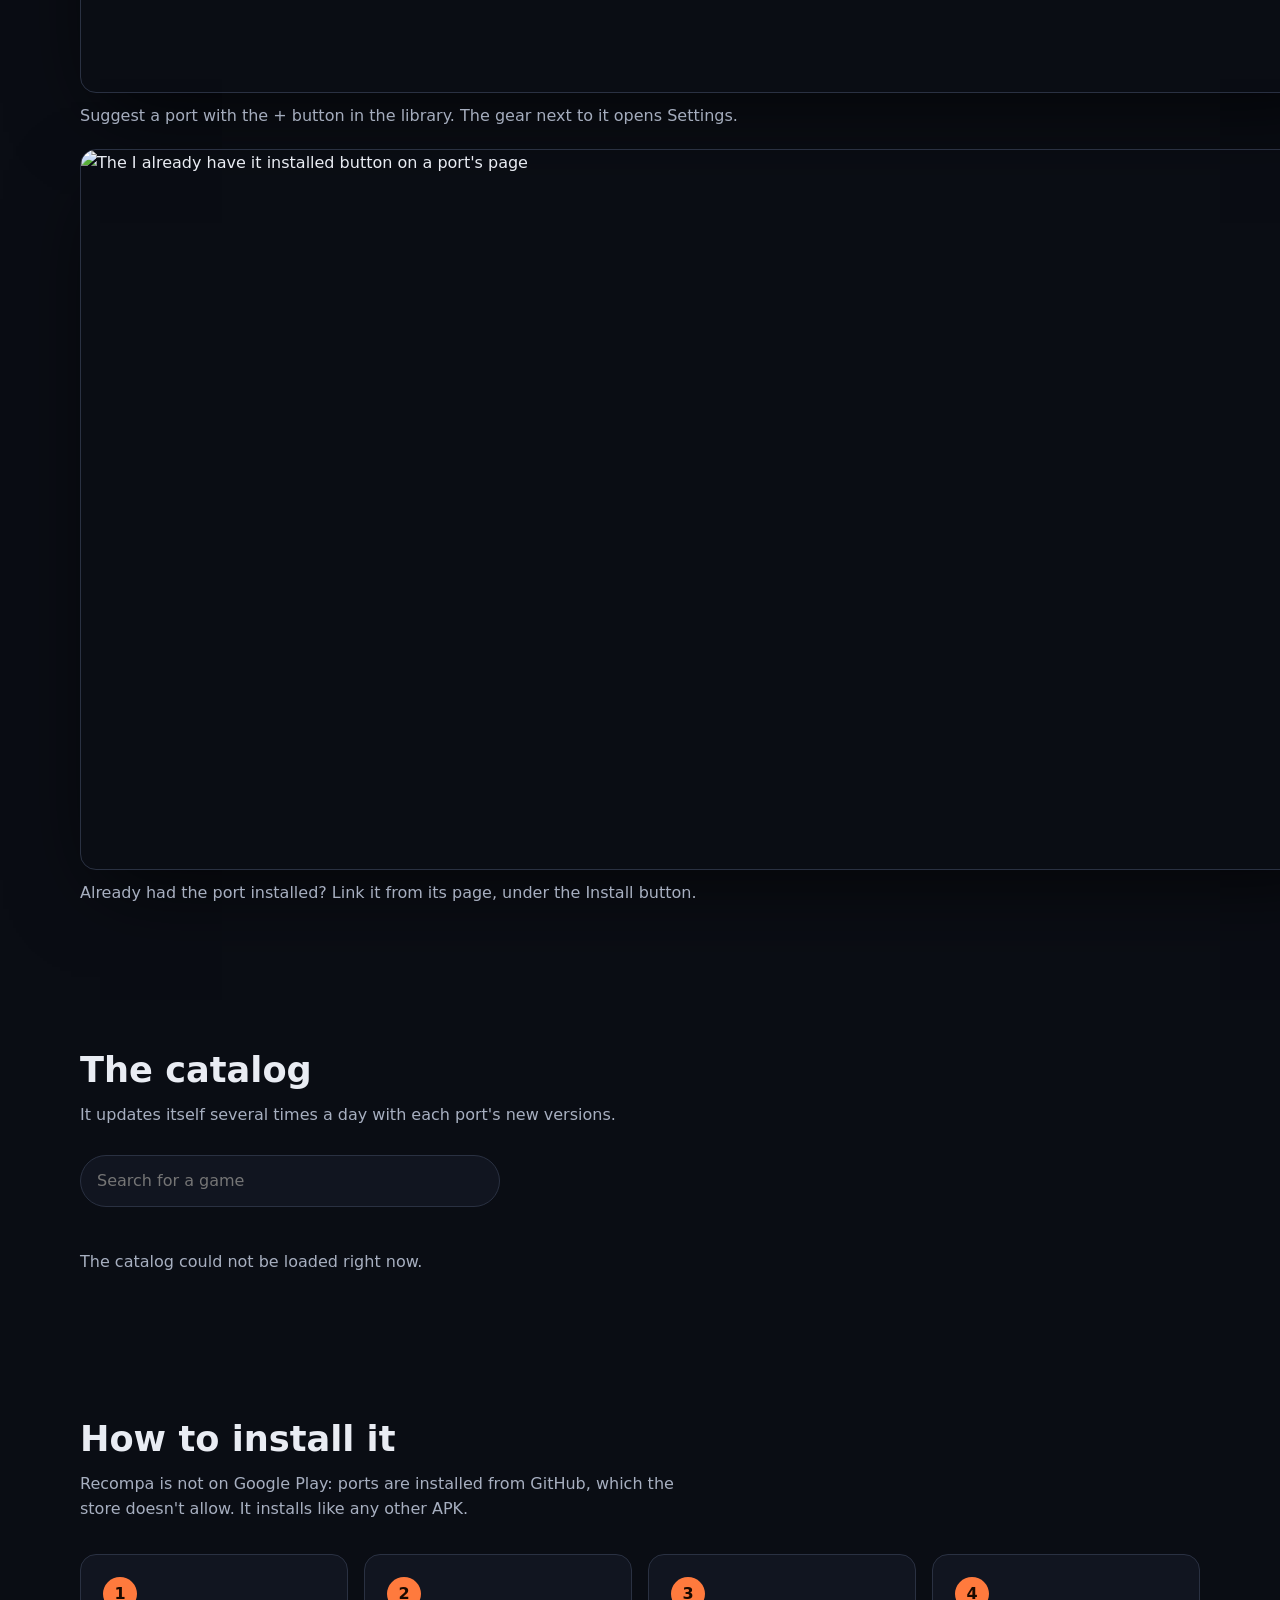
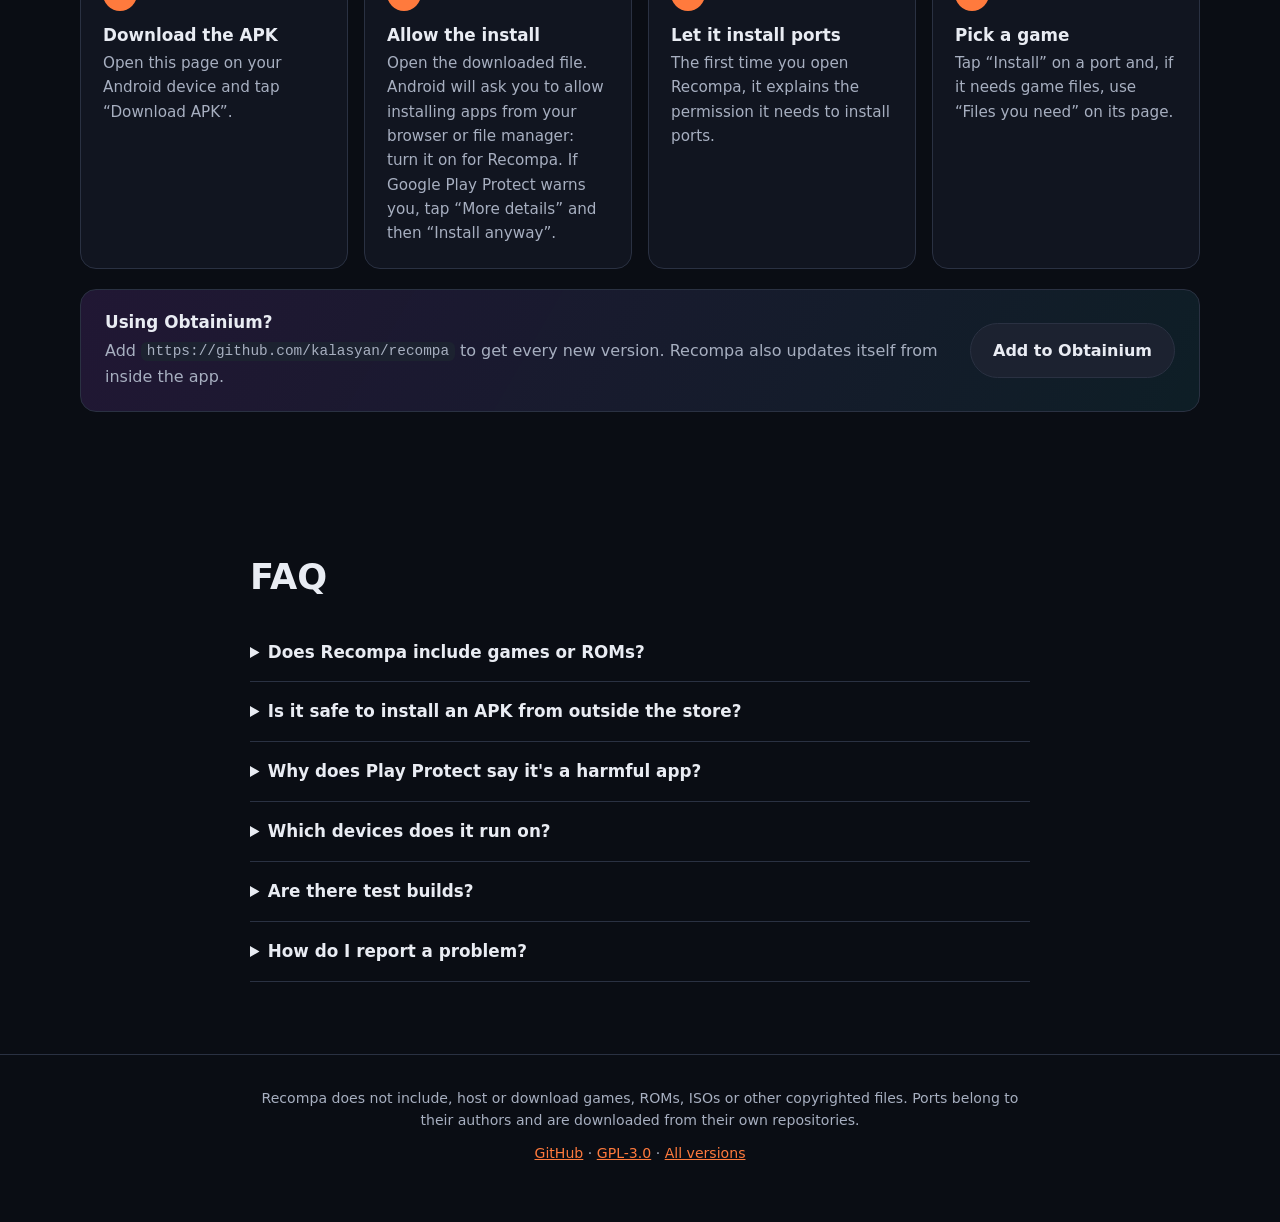
==== commit 13cd58df: "Show where to suggest ports, change the language, link ports and report, in the README and on the si" ====
--- a/site/index.html
+++ b/site/index.html
@@ -76,6 +76,16 @@
       <img src="screenshots/port.jpg" width="1280" height="720" loading="lazy" alt="La página de un port" data-i18n-alt="shot.port">
     </section>
 
+    <section class="howto">
+      <h2 data-i18n="howto.title">Dónde está cada cosa</h2>
+      <div class="shots">
+        <figure><img src="screenshots/toolbar.jpg" width="1280" height="720" loading="lazy" alt="Los botones de sugerir un port y de ajustes en la biblioteca" data-i18n-alt="howto.toolbar.alt"><figcaption data-i18n="howto.toolbar">Sugiere un port con el botón + de la biblioteca. El engranaje de al lado abre los ajustes.</figcaption></figure>
+        <figure><img src="screenshots/settings.jpg" width="1280" height="720" loading="lazy" alt="El selector de idioma en los ajustes" data-i18n-alt="howto.settings.alt"><figcaption data-i18n="howto.settings">Cambia el idioma al principio de los ajustes.</figcaption></figure>
+        <figure><img src="screenshots/port-link.jpg" width="1280" height="720" loading="lazy" alt="El botón Ya lo tengo instalado en la página de un port" data-i18n-alt="howto.link.alt"><figcaption data-i18n="howto.link">¿Ya tenías el port instalado? Vincúlalo desde su página, bajo el botón de instalar.</figcaption></figure>
+        <figure><img src="screenshots/report-button.jpg" width="1280" height="720" loading="lazy" alt="El botón para informar de cómo funciona un port" data-i18n-alt="howto.report.alt"><figcaption data-i18n="howto.report">Al final de la página de cada port puedes contar cómo te funciona, sin cuenta de GitHub.</figcaption></figure>
+      </div>
+    </section>
+
     <section class="catalog" id="catalog">
       <h2 data-i18n="catalog.title">El catálogo</h2>
       <p class="sub" data-i18n="catalog.sub">Se actualiza solo varias veces al día con las nuevas versiones de cada port.</p>
--- a/site/style.css
+++ b/site/style.css
@@ -95,6 +95,9 @@
 .features article h3 { color: var(--accent); margin-bottom: 8px; }
 .features article p { color: var(--muted); }
 
+.howto .shots { margin-top: 32px; padding-top: 0; }
+.howto figure { margin: 0; }
+.howto figcaption { color: var(--muted); margin-top: 10px; }
 .shots { display: grid; grid-template-columns: 1fr 1fr; gap: 20px; padding-top: 0 !important; }
 
 .filters { display: flex; flex-direction: column; gap: 14px; margin: 28px 0 22px; }
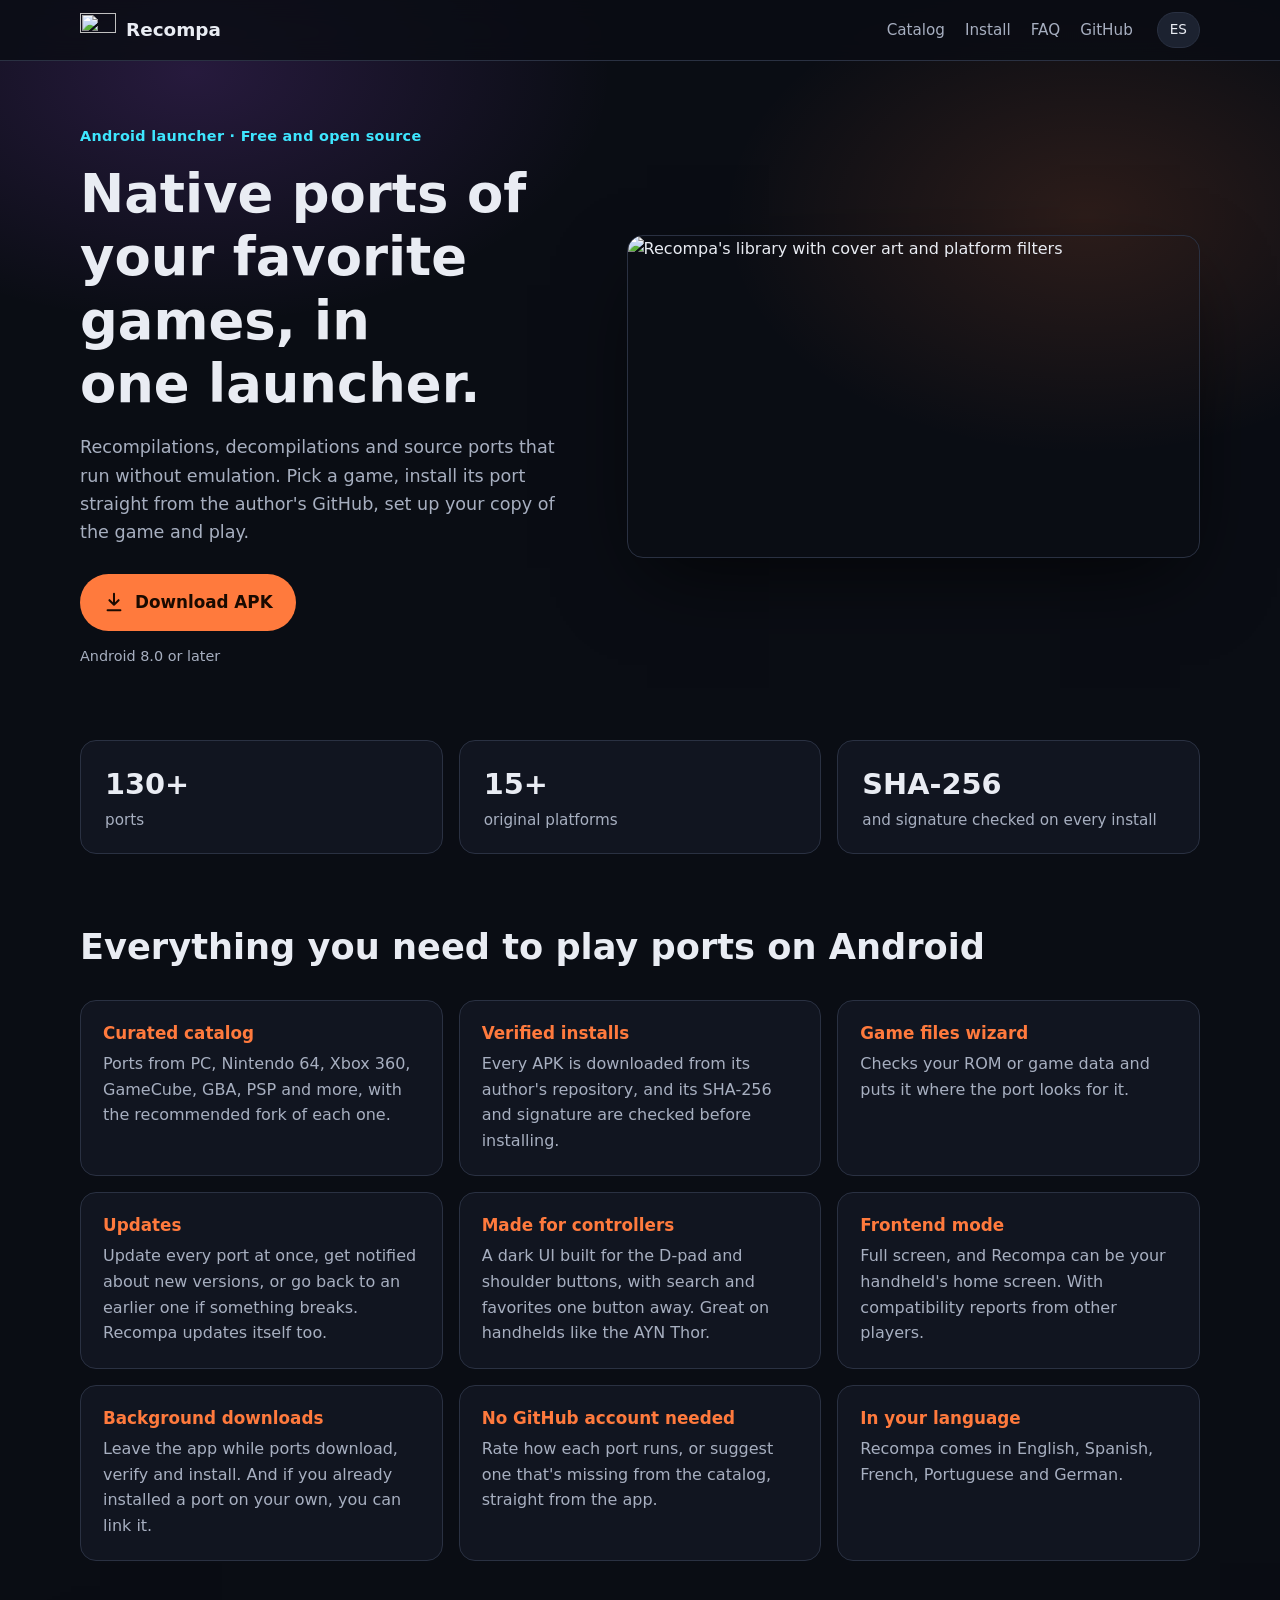
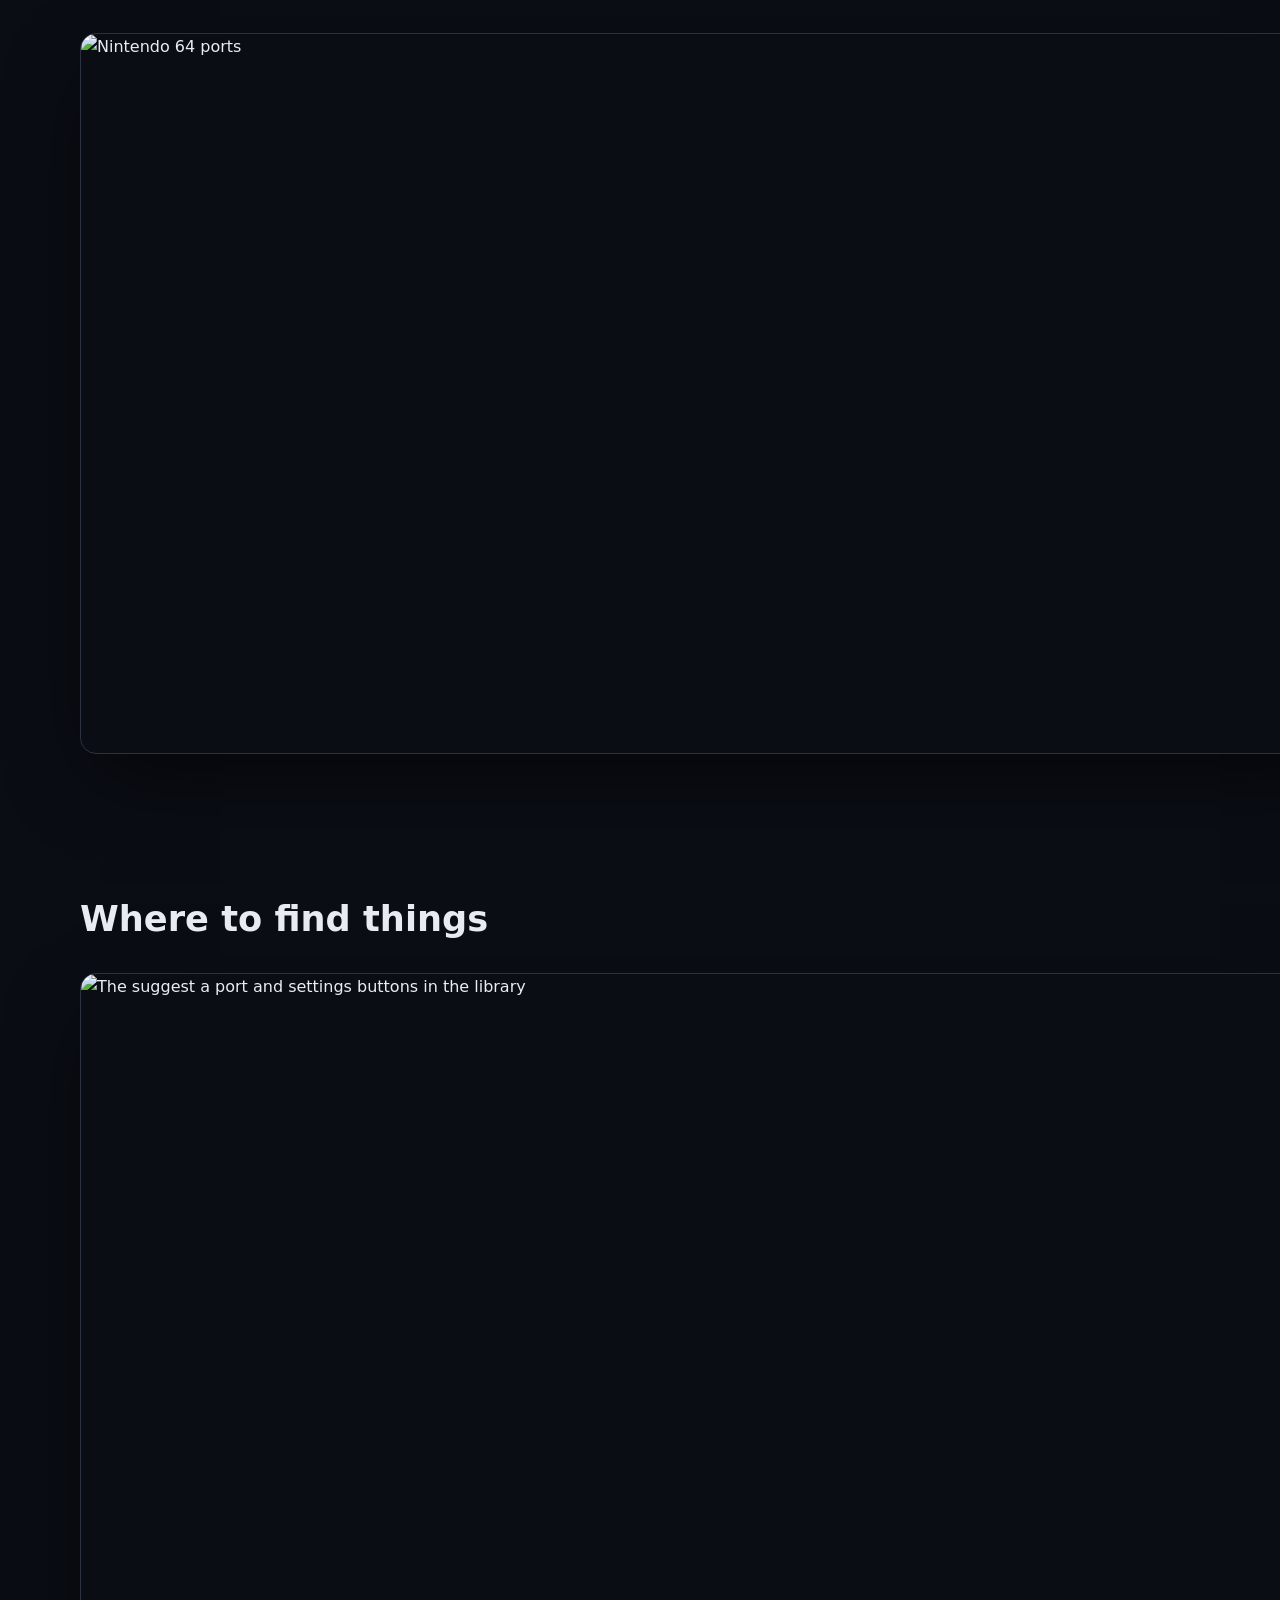
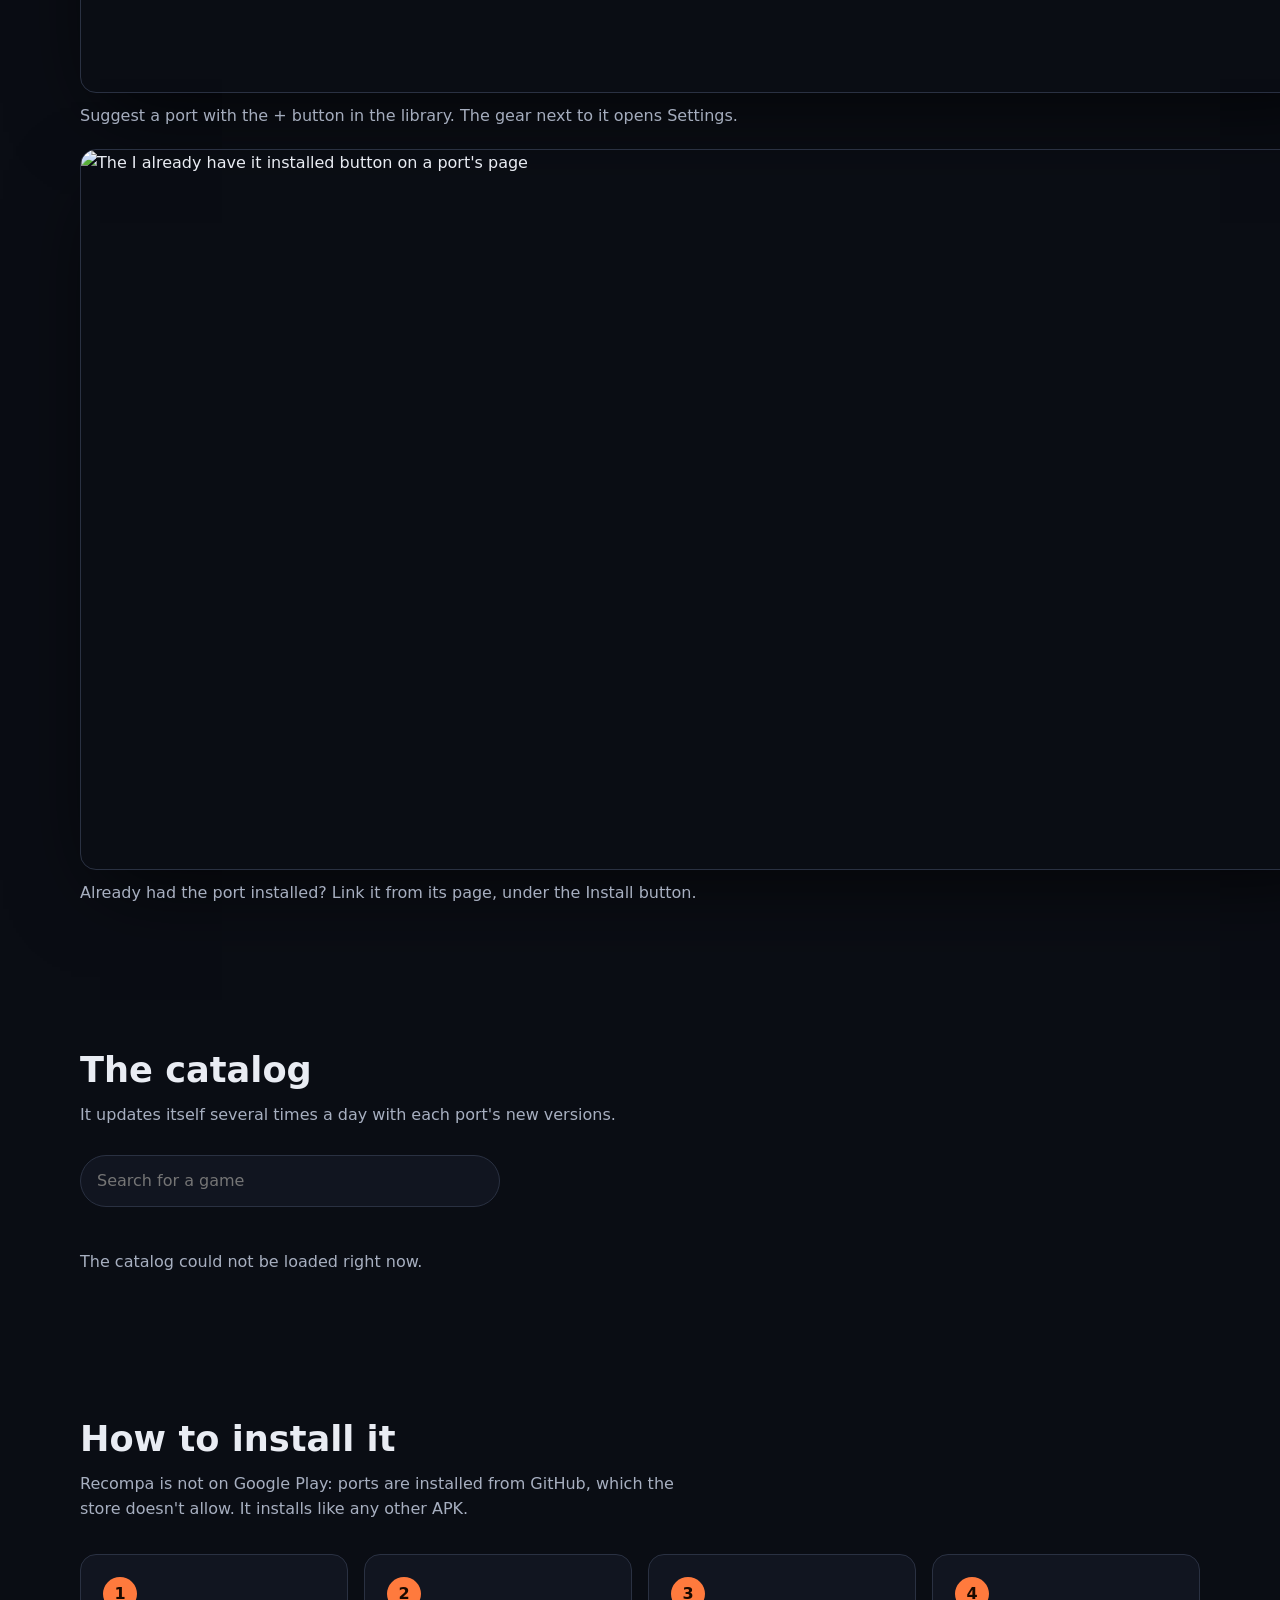
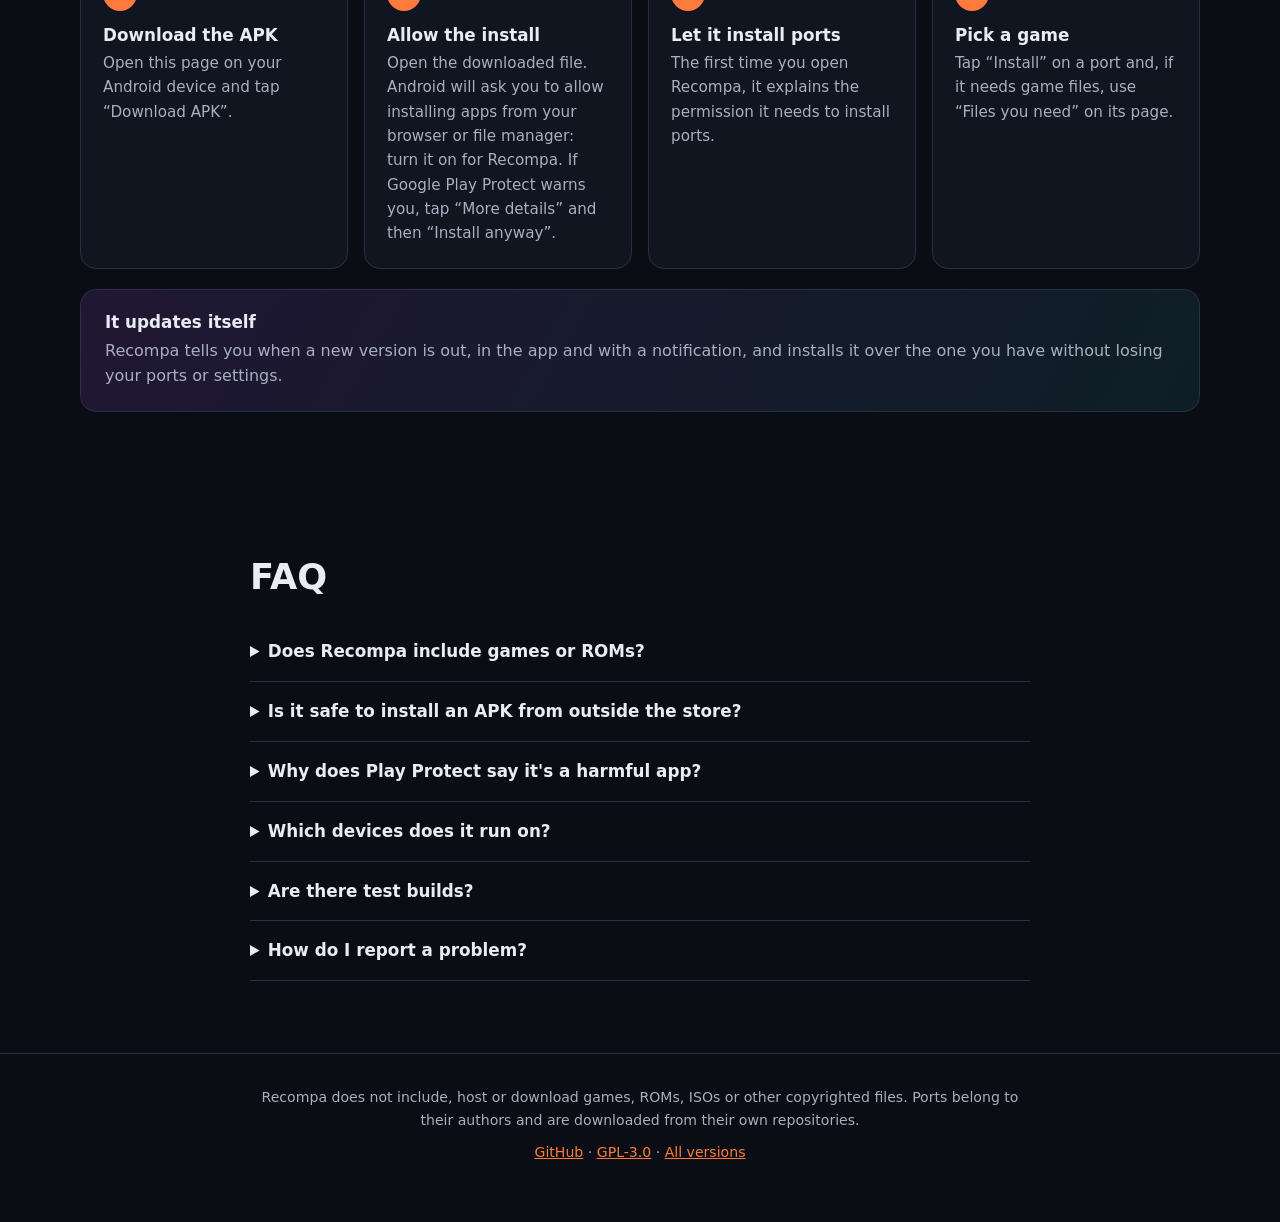
==== commit 9b9f346c: "Drop Obtainium from the site and README now that Recompa updates itself" ====
--- a/site/index.html
+++ b/site/index.html
@@ -41,7 +41,6 @@
             <svg viewBox="0 0 24 24" aria-hidden="true"><path d="M12 3v12m0 0-5-5m5 5 5-5M5 21h14" fill="none" stroke="currentColor" stroke-width="2.2" stroke-linecap="round" stroke-linejoin="round"/></svg>
             <span data-i18n="hero.download">Descargar APK</span>
           </a>
-          <a class="btn" href="obtainium://add/https://github.com/kalasyan/recompa" data-i18n="hero.obtainium">Añadir a Obtainium</a>
         </div>
         <p class="meta"><span id="version" data-i18n="hero.meta">Android 8.0 o superior</span></p>
       </div>
@@ -105,12 +104,9 @@
         <li><h3 data-i18n="s3.t">Da permiso para instalar ports</h3><p data-i18n="s3.d">La primera vez que abras Recompa te explica el permiso que necesita para instalar ports.</p></li>
         <li><h3 data-i18n="s4.t">Elige un juego</h3><p data-i18n="s4.d">Pulsa «Instalar» en un port y, si necesita archivos del juego, usa «Archivos que necesitas» en su página.</p></li>
       </ol>
-      <div class="obtainium">
-        <div>
-          <h3 data-i18n="obt.t">¿Usas Obtainium?</h3>
-          <p data-i18n-html="obt.d">Añade <code>https://github.com/kalasyan/recompa</code> y recibirás cada versión nueva. Recompa también se actualiza solo desde dentro de la app.</p>
-        </div>
-        <a class="btn" href="obtainium://add/https://github.com/kalasyan/recompa" data-i18n="hero.obtainium">Añadir a Obtainium</a>
+      <div class="note">
+        <h3 data-i18n="upd.t">Se actualiza solo</h3>
+        <p data-i18n="upd.d">Recompa te avisa cuando sale una versión nueva, dentro de la app y con una notificación, y se instala encima de la que tienes sin perder tus ports ni tus ajustes.</p>
       </div>
     </section>
 
--- a/site/style.css
+++ b/site/style.css
@@ -136,13 +136,12 @@
 }
 .steps h3 { margin-bottom: 6px; }
 .steps p { color: var(--muted); font-size: .95rem; }
-.obtainium {
-  display: flex; align-items: center; justify-content: space-between; gap: 20px; margin-top: 20px;
+.note {
+  margin-top: 20px;
   background: linear-gradient(120deg, rgba(168, 85, 247, .14), rgba(62, 230, 255, .08));
   border: 1px solid var(--line); border-radius: var(--radius); padding: 22px 24px;
 }
-.obtainium p { color: var(--muted); margin-top: 6px; }
-.obtainium .btn { flex: none; }
+.note p { color: var(--muted); margin-top: 6px; }
 
 .faq { max-width: 820px !important; }
 .faq h2 { margin-bottom: 24px; }
@@ -162,7 +161,6 @@
 @media (max-width: 600px) {
   main > section { padding: 52px 16px; }
   .stats, .features .grid, .steps, .shots { grid-template-columns: 1fr; }
-  .obtainium { flex-direction: column; align-items: flex-start; }
   .ports { grid-template-columns: repeat(auto-fill, minmax(100px, 1fr)); gap: 12px; }
   .cta .btn { flex: 1 1 100%; justify-content: center; }
 }
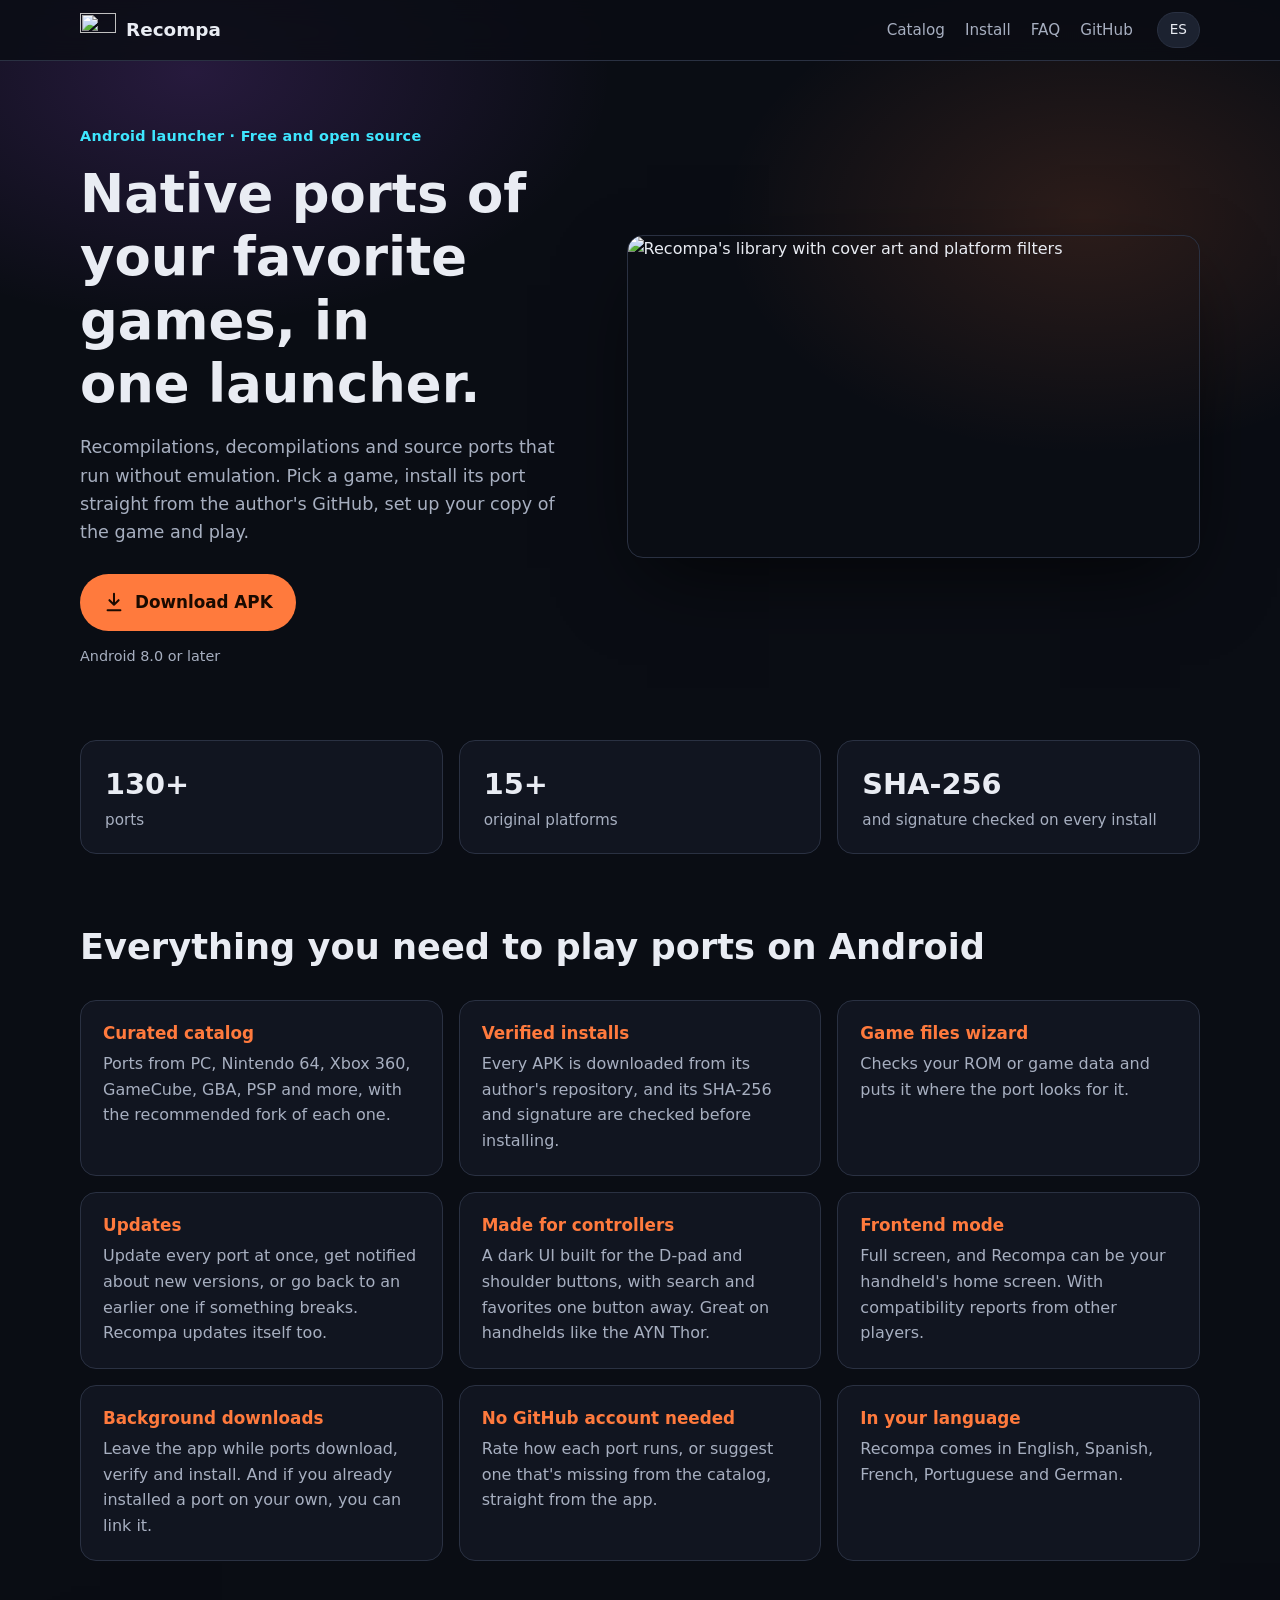
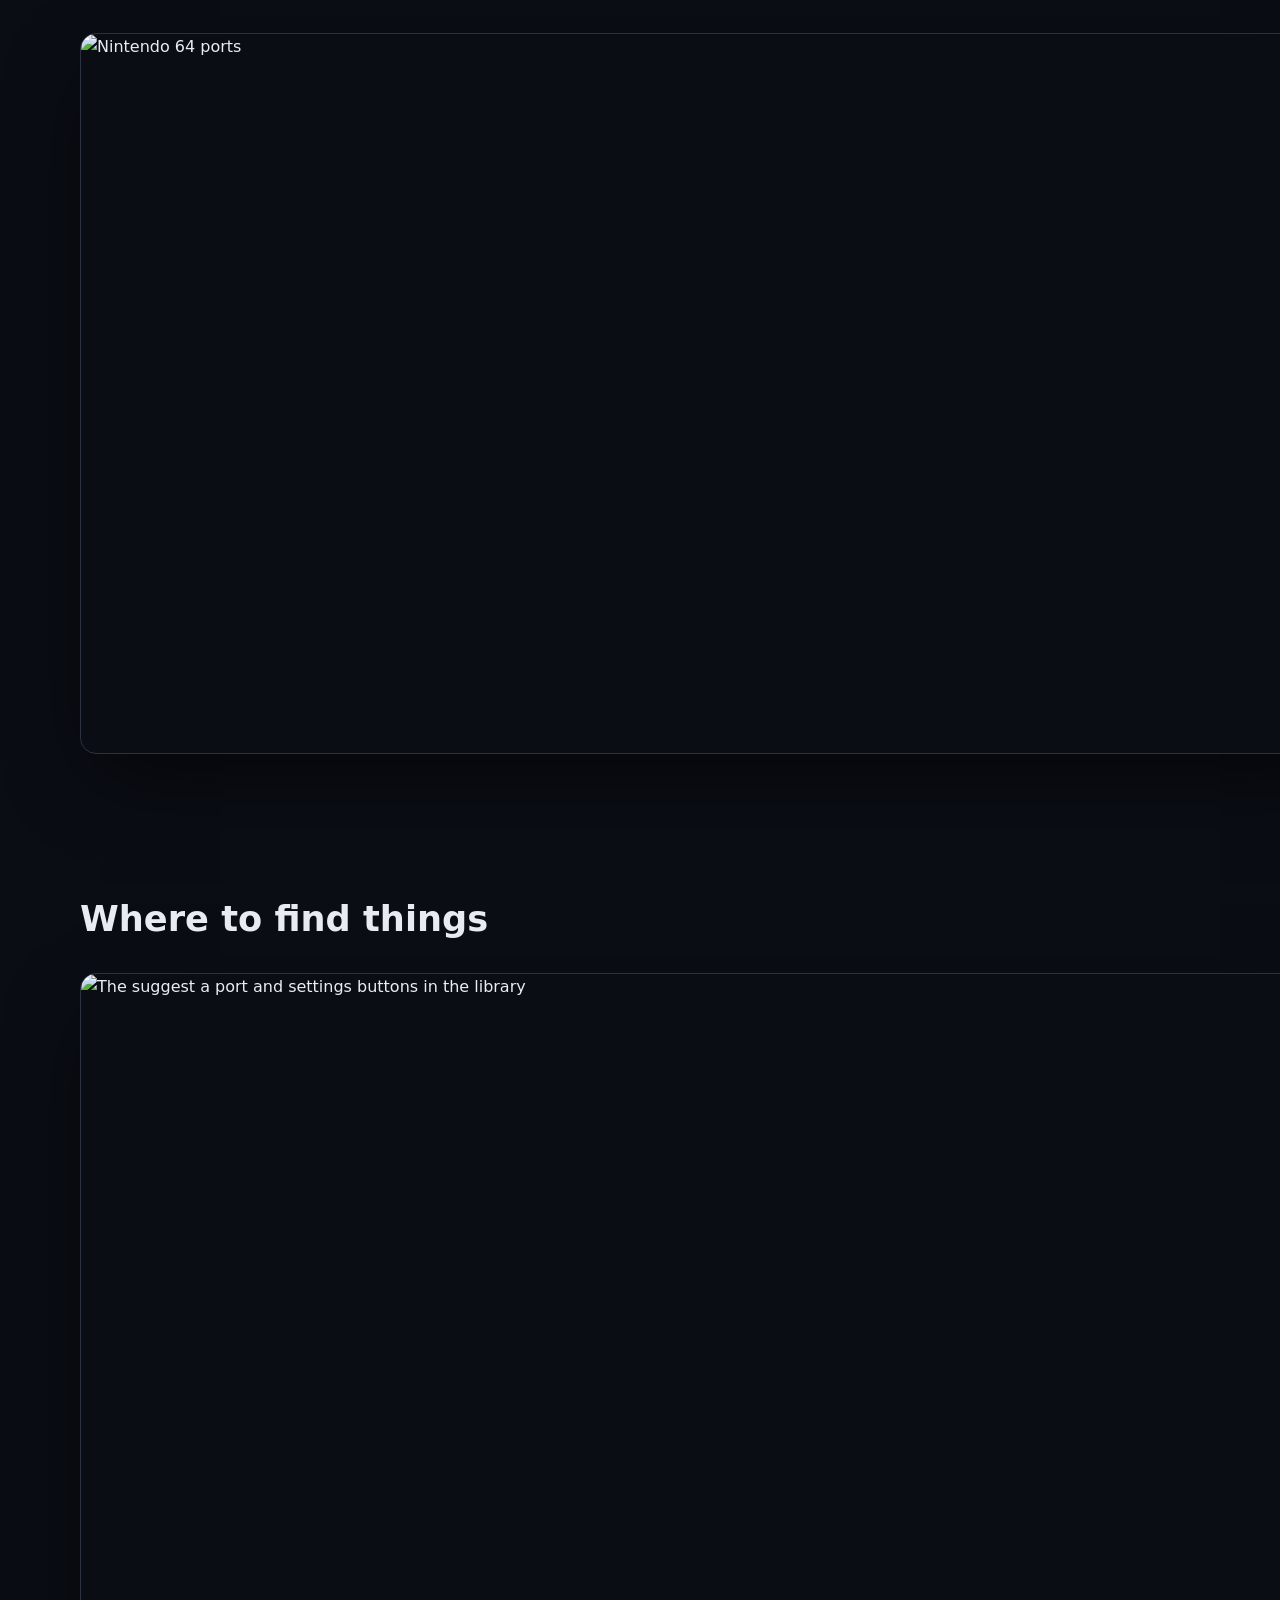
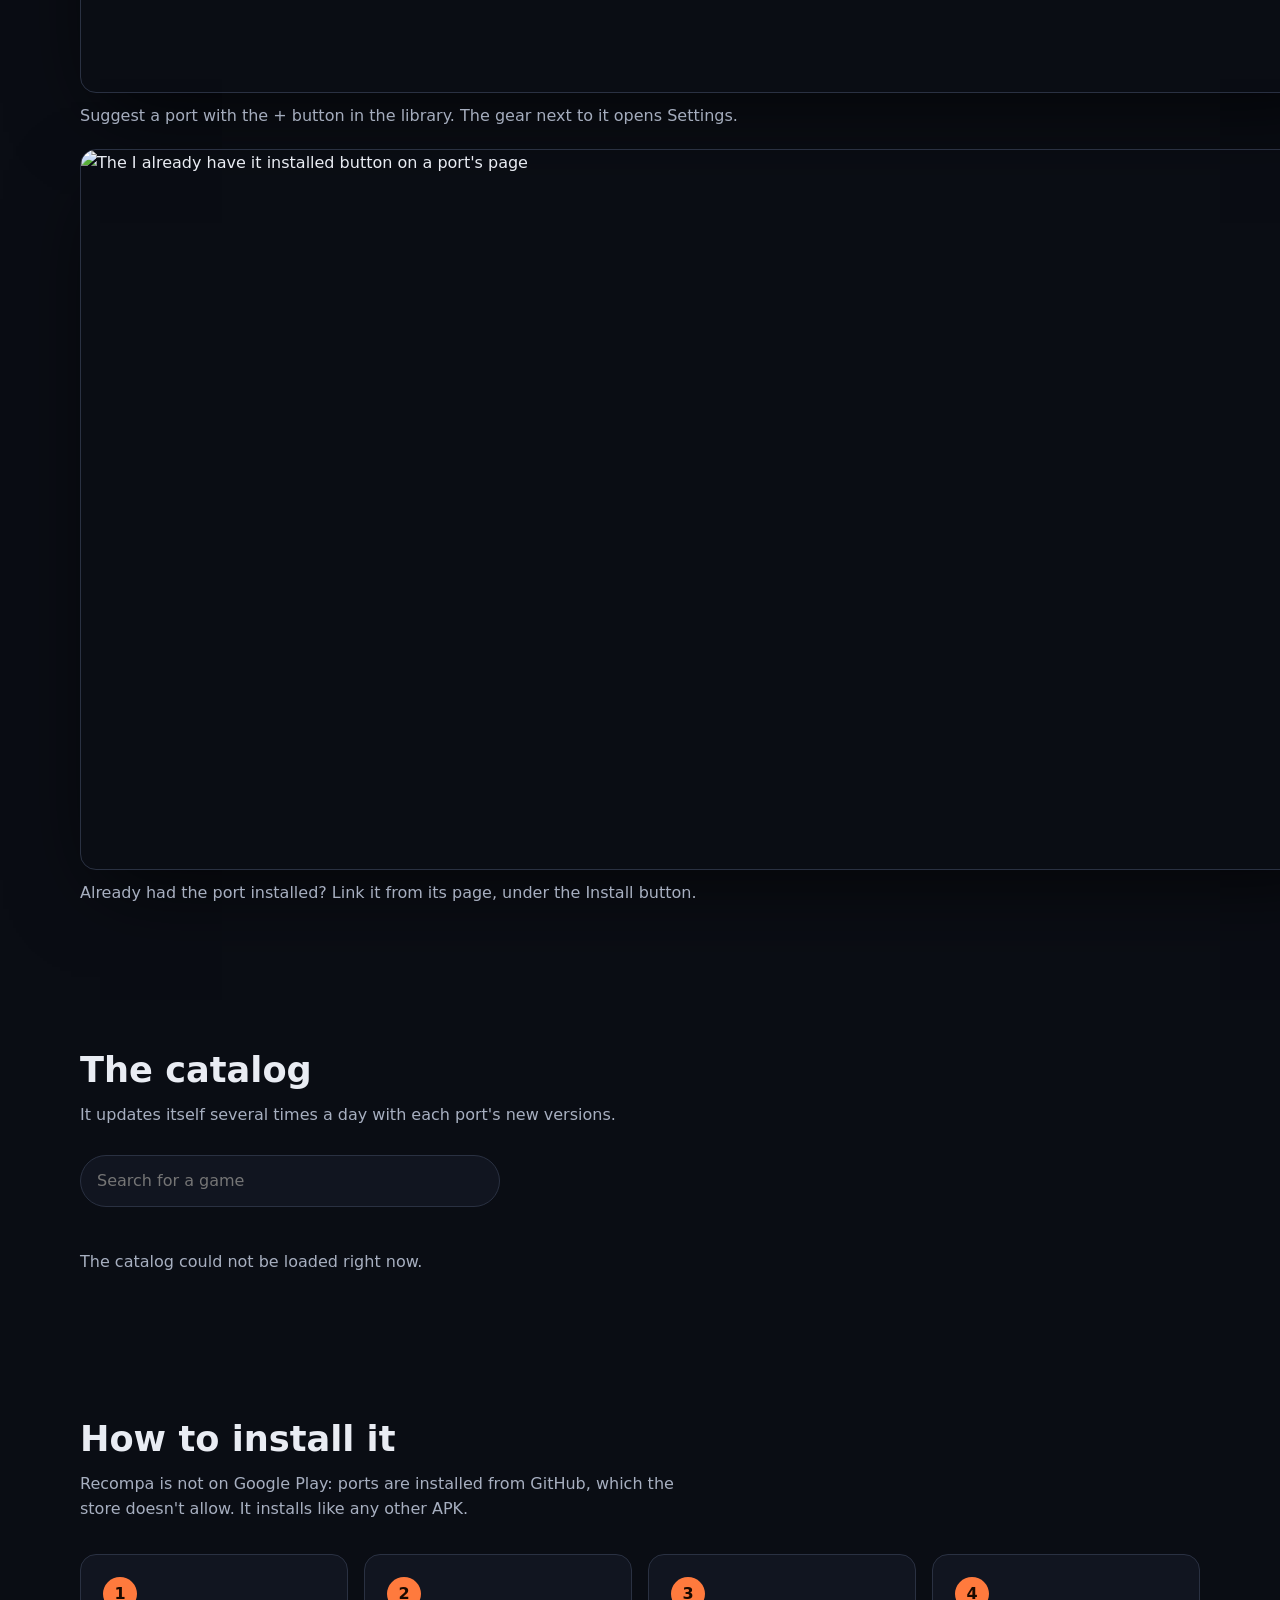
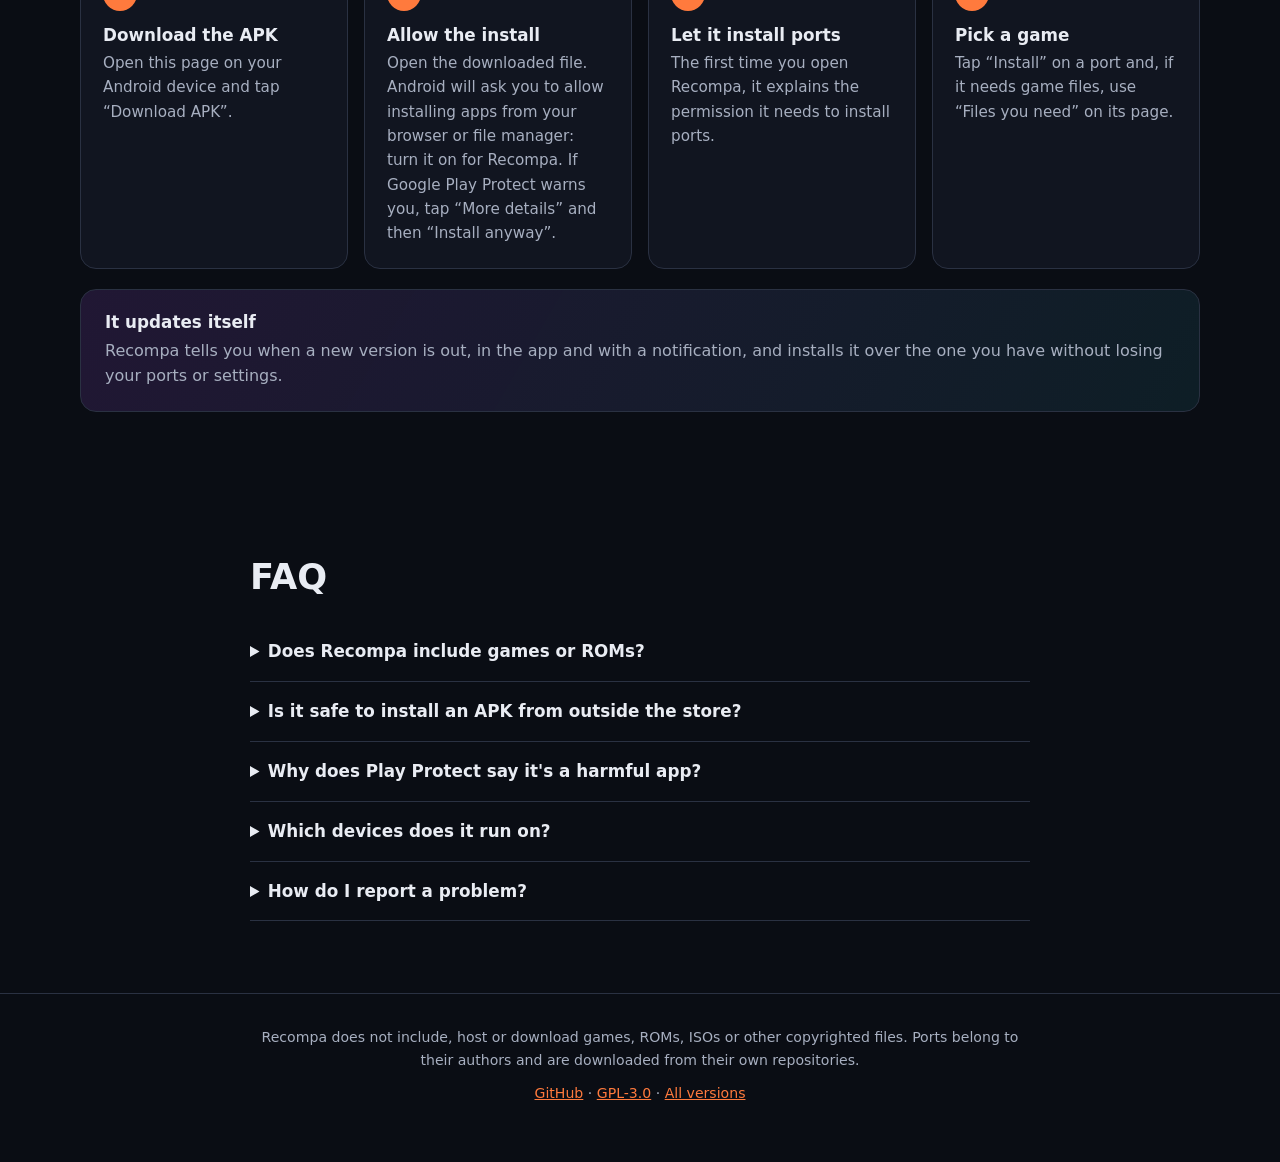
==== commit 63e24214: "Publish nightlies as private draft releases Nightlies were public prereleases, so anyone could downl" ====
--- a/site/index.html
+++ b/site/index.html
@@ -116,7 +116,6 @@
       <details><summary data-i18n="q2.t">¿Es seguro instalar un APK fuera de la tienda?</summary><p data-i18n="q2.d">Recompa está siempre firmado con la misma clave y su código es público en GitHub. Además, comprueba el SHA-256 y la firma de cada port antes de instalarlo. Si algo no coincide, no lo instala.</p></details>
       <details><summary data-i18n="qpp.t">¿Por qué Play Protect dice que es una app dañina?</summary><p data-i18n-html="qpp.d">Google Play Protect desconfía de las apps nuevas que no están en Google Play y que pueden instalar otras apps, como hace cualquier tienda. No ha detectado nada concreto: puedes comprobarlo subiendo el APK a <a href="https://www.virustotal.com/">VirusTotal</a>. Para instalarlo, pulsa «Más detalles» y luego «Instalar de todas formas». El aviso irá desapareciendo a medida que más gente lo instale.</p></details>
       <details><summary data-i18n="q3.t">¿En qué dispositivos funciona?</summary><p data-i18n="q3.d">En Android 8.0 o superior. Está pensado para portátiles con mando como la AYN Thor, pero funciona en móviles y tablets. Cada port tiene sus propios requisitos, y Recompa te dice cuáles son compatibles con tu dispositivo.</p></details>
-      <details><summary data-i18n="q4.t">¿Hay versiones de prueba?</summary><p data-i18n-html="q4.d">Sí: cada cambio publica una <a href="https://github.com/kalasyan/recompa/releases">versión nightly</a>. Usan otra clave de firma, así que para pasar de una nightly a la versión estable (o al revés) hay que desinstalar primero.</p></details>
       <details><summary data-i18n="q5.t">¿Cómo informo de un problema?</summary><p data-i18n-html="q5.d">Abre un <a href="https://github.com/kalasyan/recompa/issues">issue en GitHub</a>. Los problemas de un port concreto son de su autor; desde Recompa puedes enviar un informe de compatibilidad o sugerir un port, sin necesidad de cuenta de GitHub.</p></details>
     </section>
   </main>
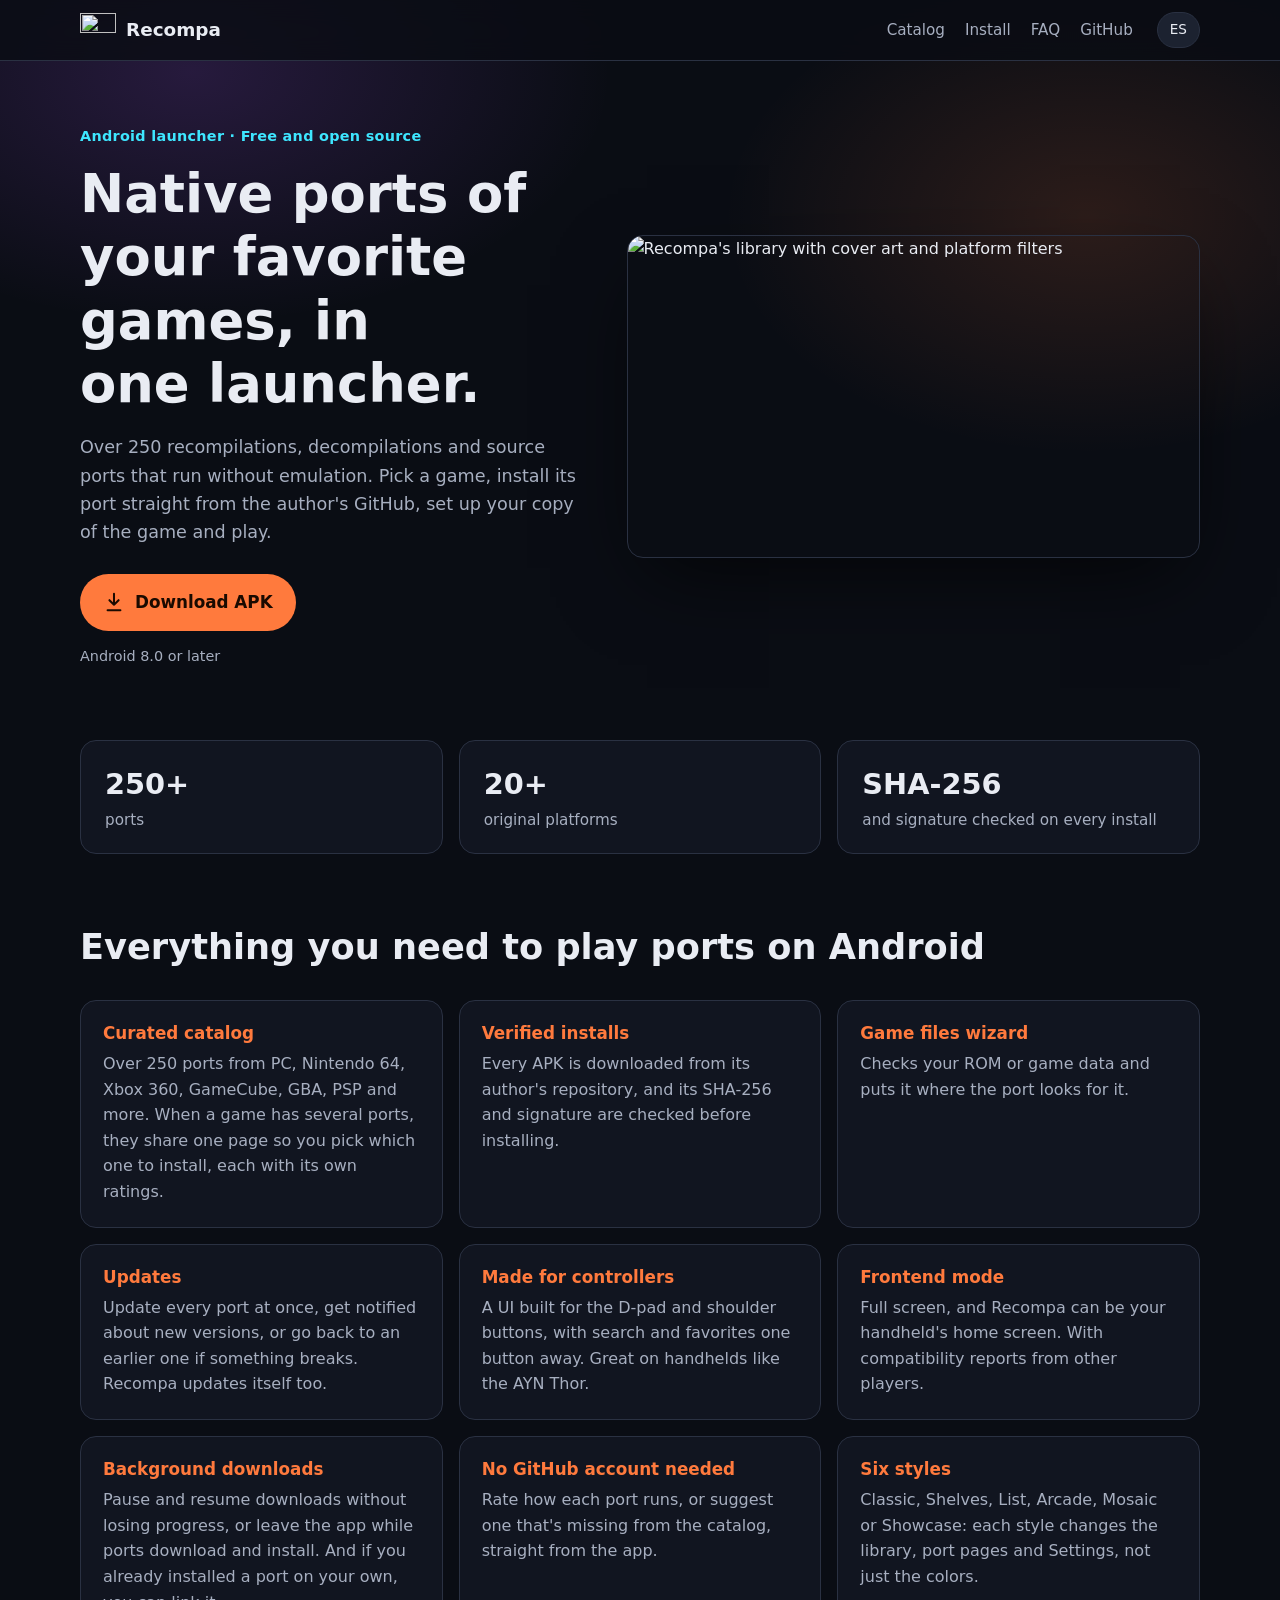
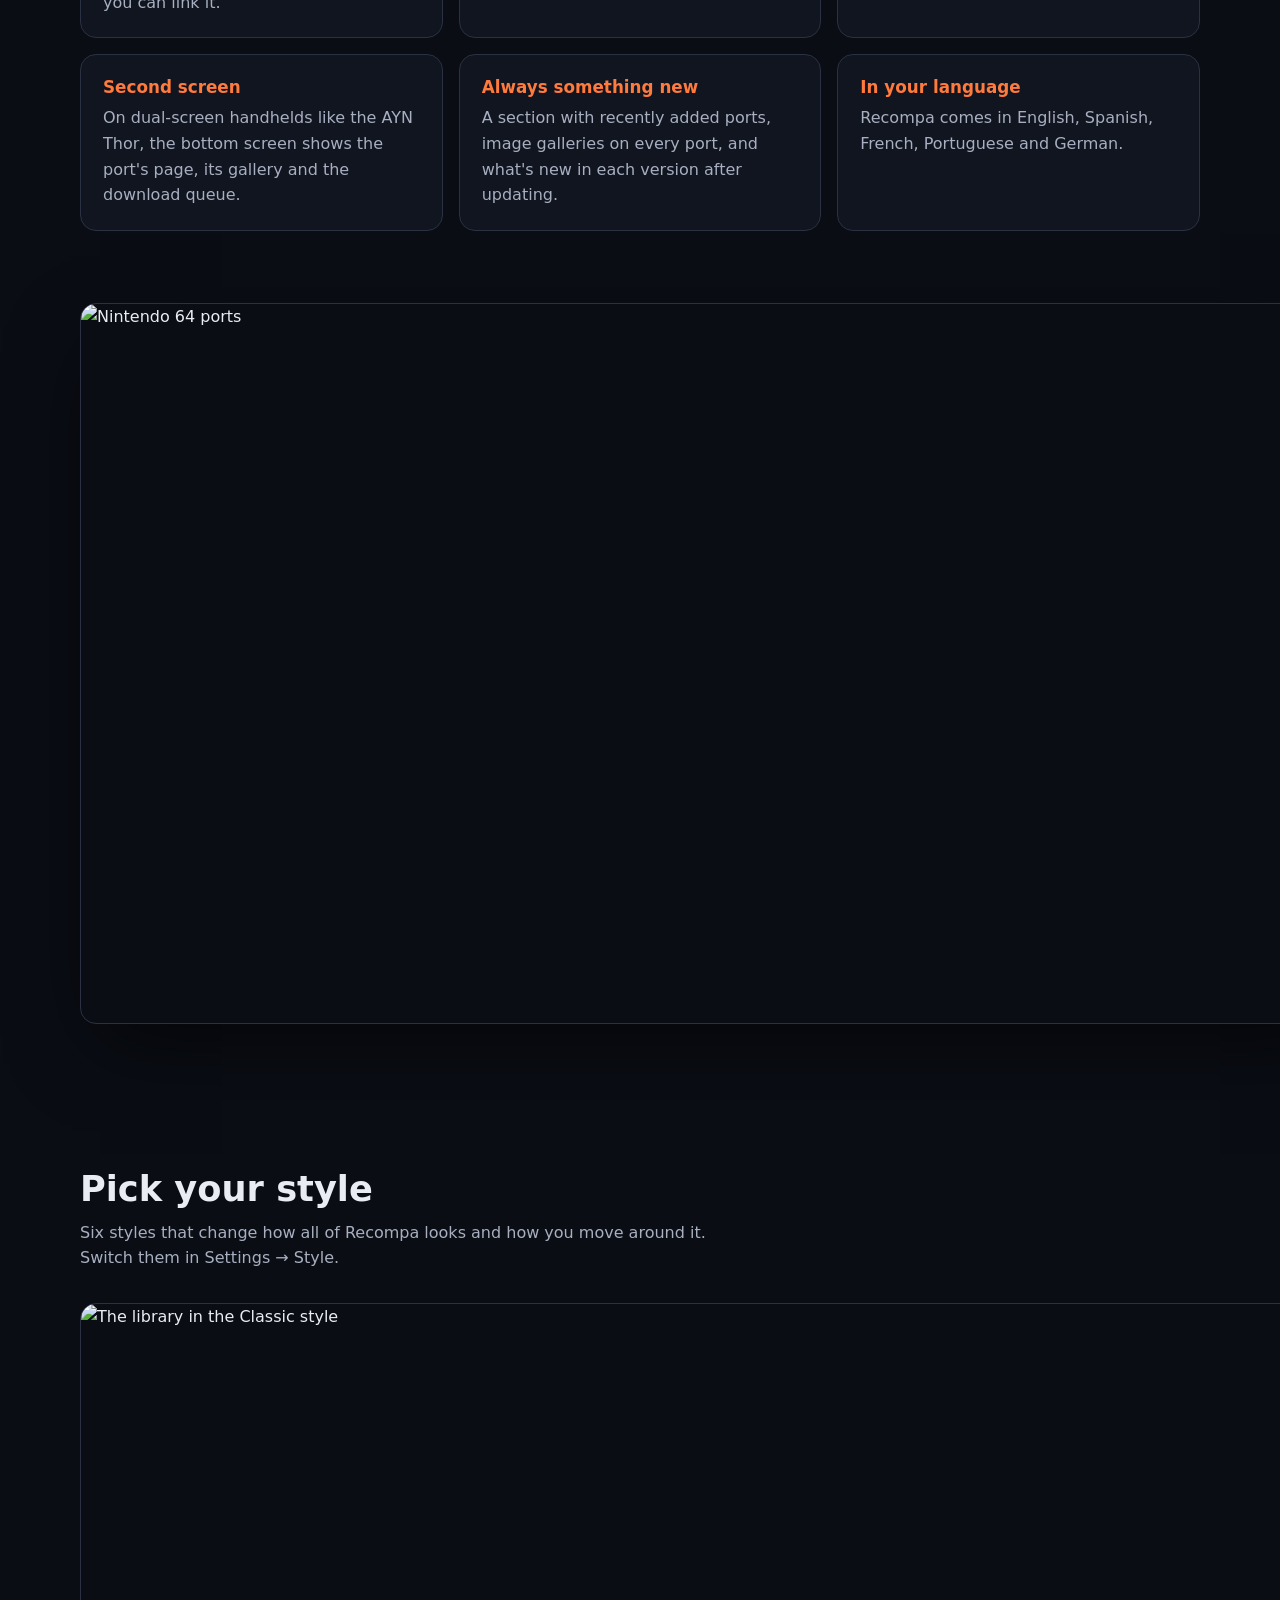
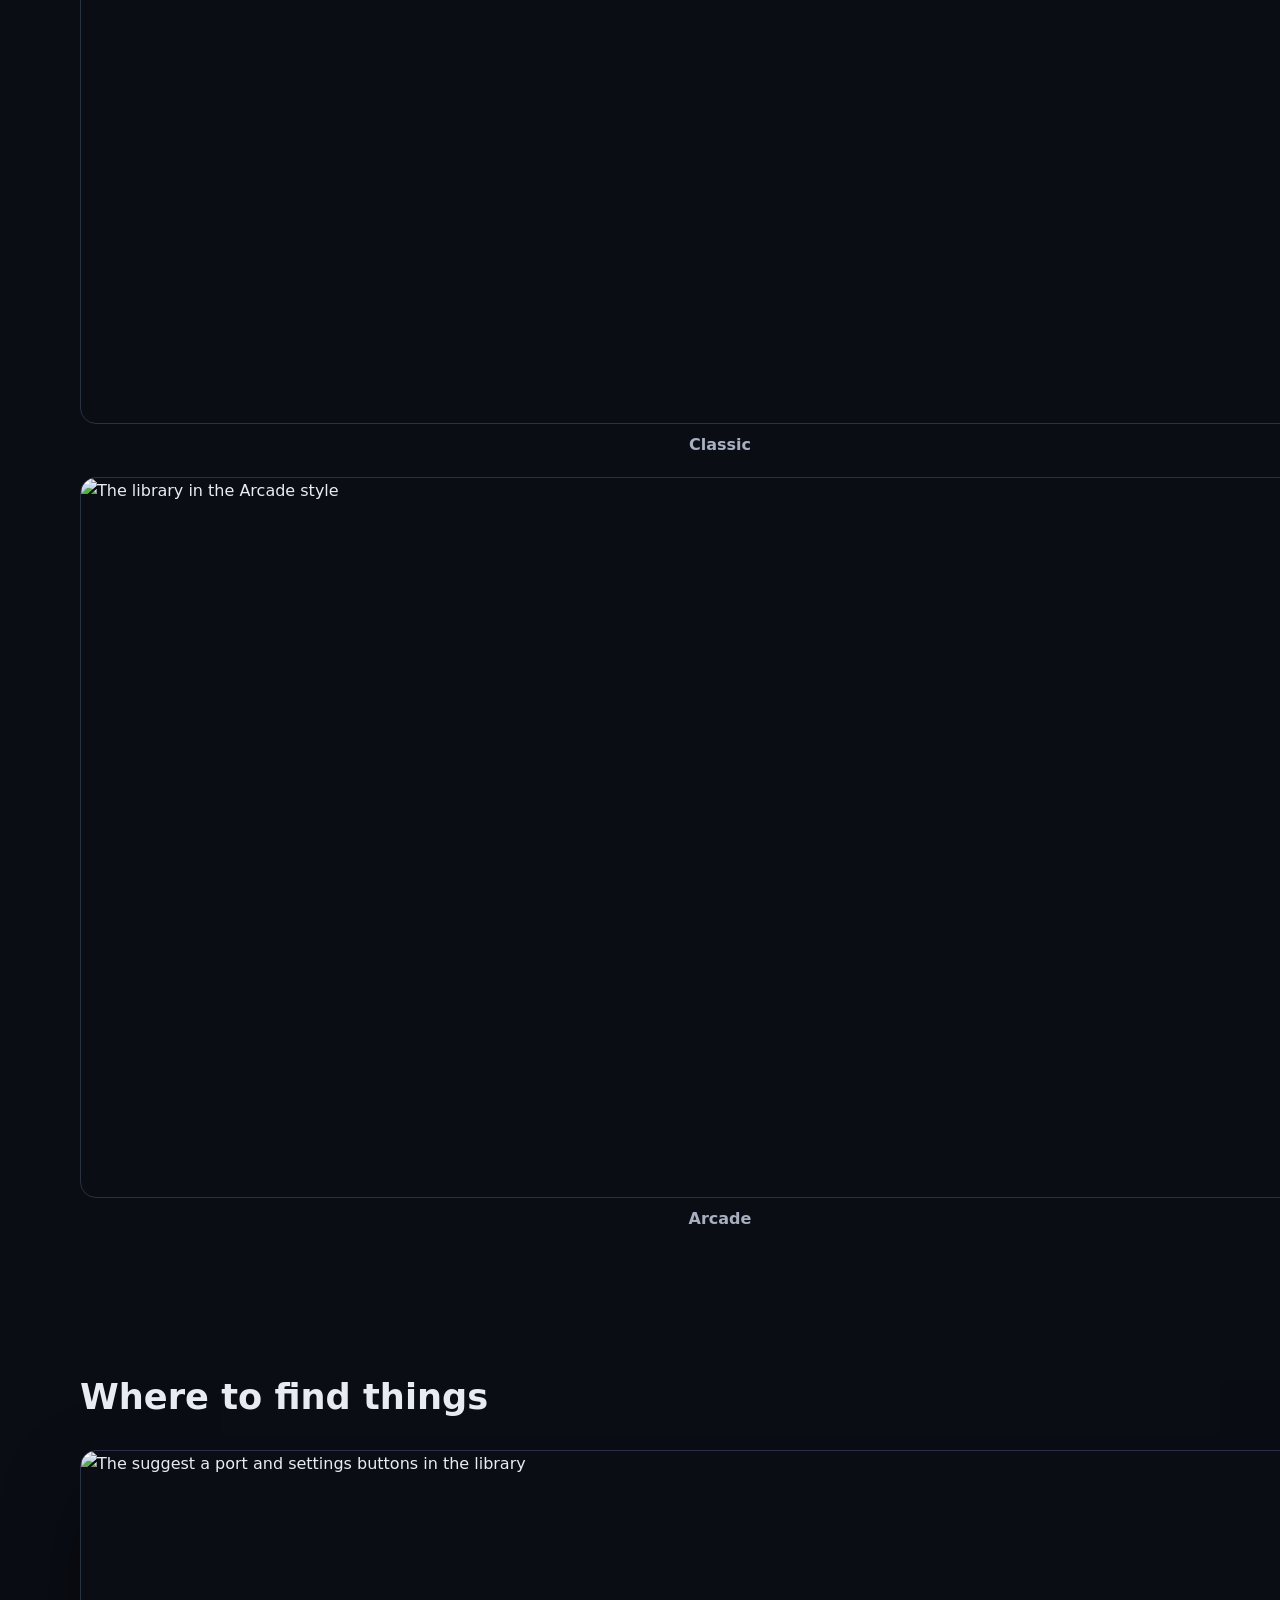
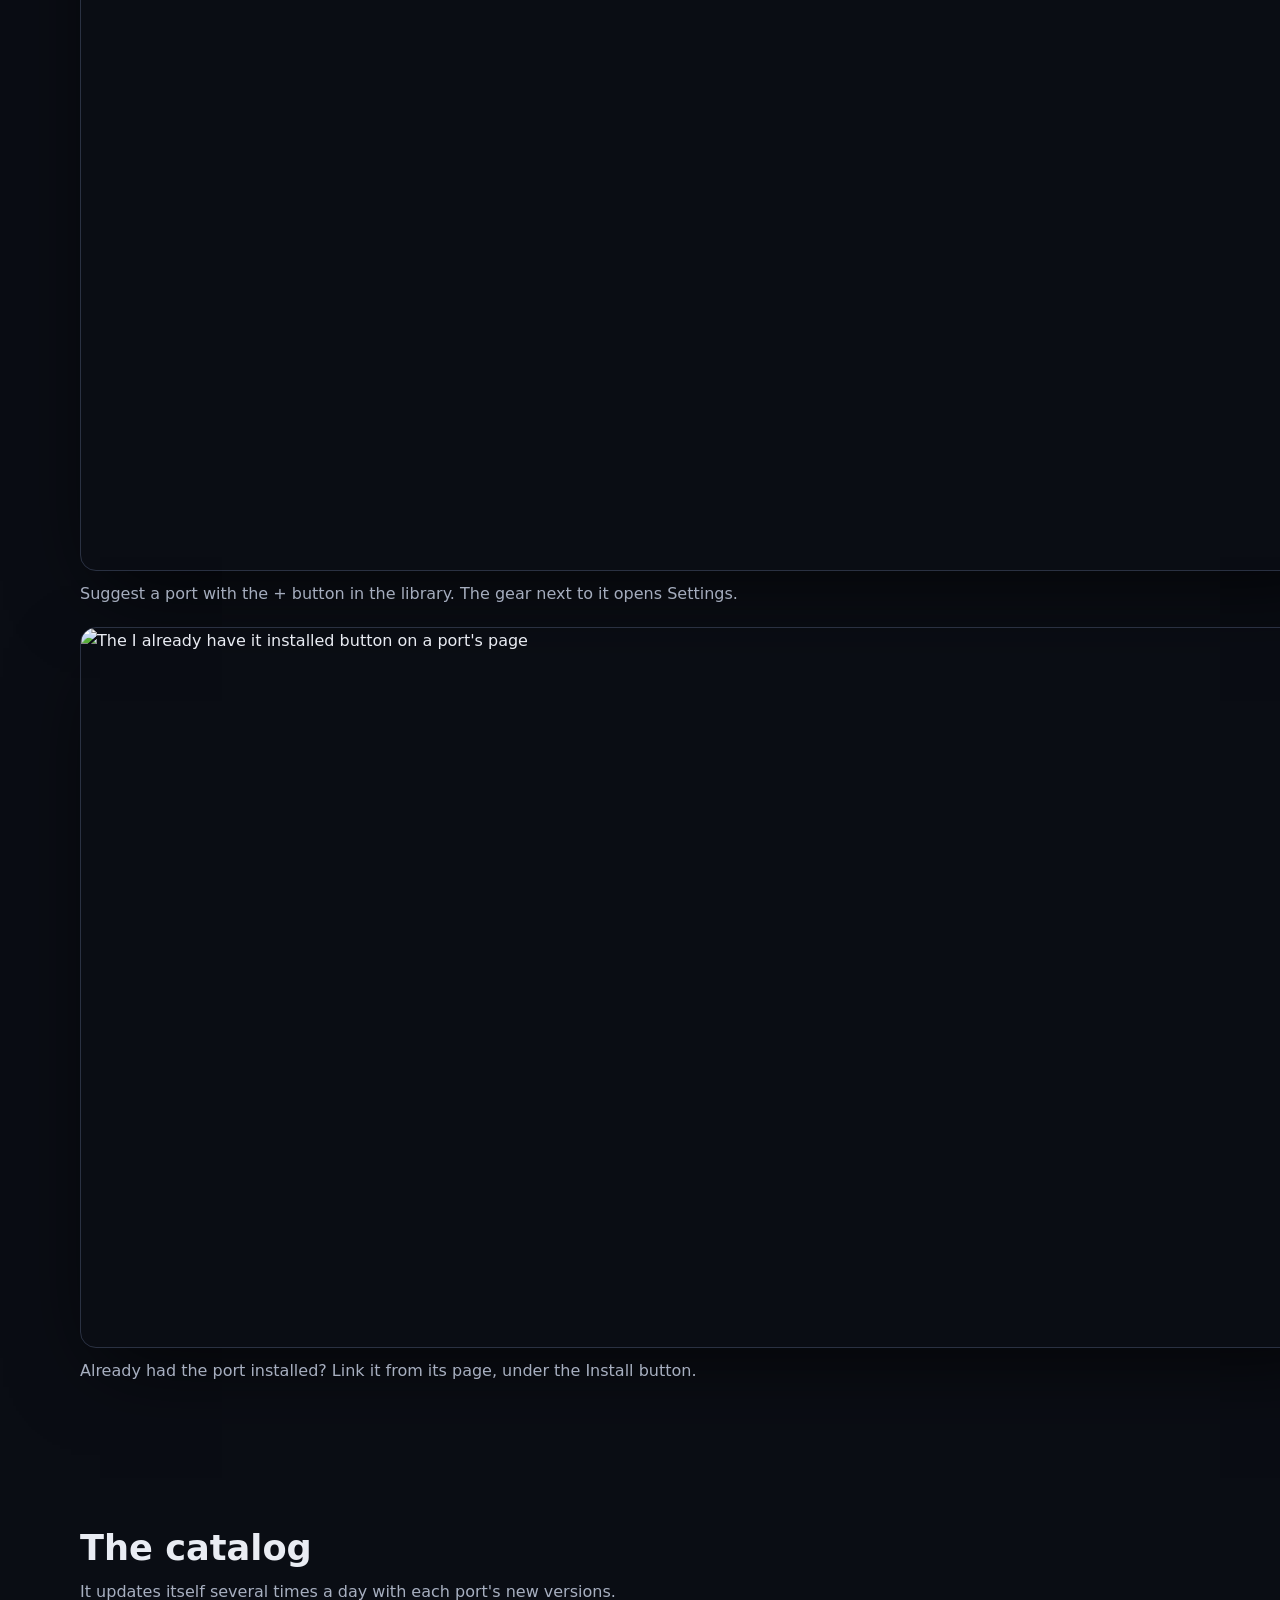
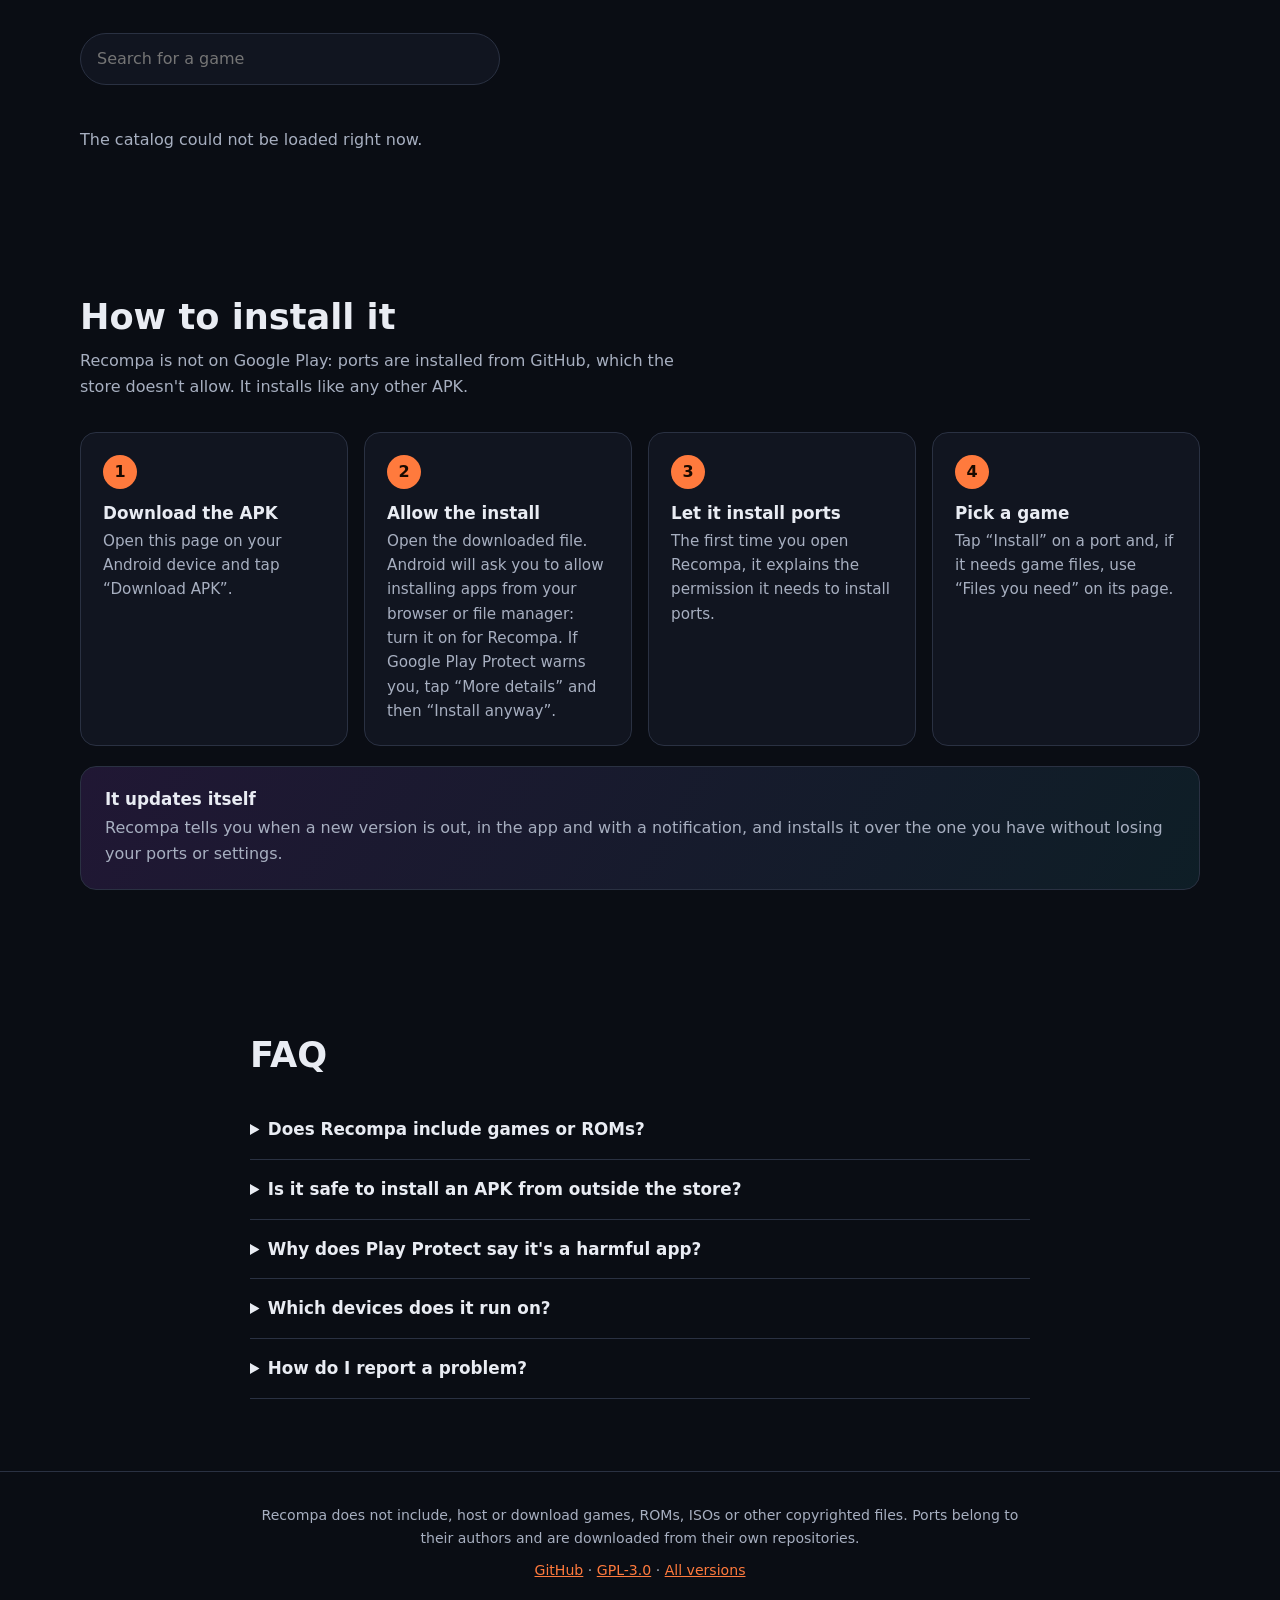
==== commit db4a6119: "Refresh the website and README for 0.4.0 Over 250 ports, the six styles with a screenshot of each, t" ====
--- a/site/index.html
+++ b/site/index.html
@@ -4,7 +4,7 @@
   <meta charset="utf-8">
   <meta name="viewport" content="width=device-width, initial-scale=1">
   <title>Recompa · Ports nativos de juegos para Android</title>
-  <meta name="description" content="Recompa es un launcher para Android de ports nativos de juegos: recompilaciones, decompilaciones y source ports. Descarga el APK gratis.">
+  <meta name="description" content="Recompa es un launcher para Android con más de 250 ports nativos de juegos: recompilaciones, decompilaciones y source ports. Descarga el APK gratis.">
   <meta name="theme-color" content="#0A0D14">
   <link rel="icon" href="logo.svg" type="image/svg+xml">
   <link rel="apple-touch-icon" href="icon.png">
@@ -35,7 +35,7 @@
       <div class="hero-text">
         <p class="eyebrow" data-i18n="hero.eyebrow">Launcher para Android · Gratis y open source</p>
         <h1 data-i18n="hero.title">Ports nativos de tus juegos favoritos, en un solo launcher.</h1>
-        <p class="lead" data-i18n="hero.lead">Recompilaciones, decompilaciones y source ports que funcionan sin emulación. Elige un juego, instala su port desde el GitHub de su autor, prepara tu copia del juego y a jugar.</p>
+        <p class="lead" data-i18n="hero.lead">Más de 250 recompilaciones, decompilaciones y source ports que funcionan sin emulación. Elige un juego, instala su port desde el GitHub de su autor, prepara tu copia del juego y a jugar.</p>
         <div class="cta">
           <a class="btn primary" id="download" href="https://github.com/kalasyan/recompa/releases/latest/download/recompa.apk">
             <svg viewBox="0 0 24 24" aria-hidden="true"><path d="M12 3v12m0 0-5-5m5 5 5-5M5 21h14" fill="none" stroke="currentColor" stroke-width="2.2" stroke-linecap="round" stroke-linejoin="round"/></svg>
@@ -50,22 +50,25 @@
     </section>
 
     <section class="stats" aria-label="Recompa en cifras">
-      <div><strong id="stat-ports">130+</strong><span data-i18n="stats.ports">ports</span></div>
-      <div><strong id="stat-platforms">15+</strong><span data-i18n="stats.platforms">plataformas originales</span></div>
+      <div><strong id="stat-ports">250+</strong><span data-i18n="stats.ports">ports</span></div>
+      <div><strong id="stat-platforms">20+</strong><span data-i18n="stats.platforms">plataformas originales</span></div>
       <div><strong>SHA-256</strong><span data-i18n="stats.verified">y firma verificados en cada instalación</span></div>
     </section>
 
     <section class="features">
       <h2 data-i18n="features.title">Todo lo que necesitas para jugar ports en Android</h2>
       <div class="grid">
-        <article><h3 data-i18n="f1.t">Catálogo curado</h3><p data-i18n="f1.d">Ports de PC, Nintendo 64, Xbox 360, GameCube, GBA, PSP y más, con el fork recomendado de cada uno.</p></article>
+        <article><h3 data-i18n="f1.t">Catálogo curado</h3><p data-i18n="f1.d">Más de 250 ports de PC, Nintendo 64, Xbox 360, GameCube, GBA, PSP y más. Si un juego tiene varios ports, están juntos en su página para que elijas cuál instalar, cada uno con sus valoraciones.</p></article>
         <article><h3 data-i18n="f2.t">Instalaciones verificadas</h3><p data-i18n="f2.d">Cada APK se descarga del repositorio de su autor y se comprueban su SHA-256 y su firma antes de instalarlo.</p></article>
         <article><h3 data-i18n="f3.t">Asistente de archivos</h3><p data-i18n="f3.d">Comprueba tu ROM o los datos del juego y los deja listos donde el port los busca.</p></article>
         <article><h3 data-i18n="f4.t">Actualizaciones</h3><p data-i18n="f4.d">Actualiza todos los ports de una vez, recibe avisos de nuevas versiones o vuelve a una anterior si algo se rompe. Recompa también se actualiza solo.</p></article>
-        <article><h3 data-i18n="f5.t">Hecho para mando</h3><p data-i18n="f5.d">Interfaz oscura pensada para cruceta y gatillos, con búsqueda y favoritos a un botón. Ideal para consolas portátiles como la AYN Thor.</p></article>
+        <article><h3 data-i18n="f5.t">Hecho para mando</h3><p data-i18n="f5.d">Interfaz pensada para cruceta y gatillos, con búsqueda y favoritos a un botón. Ideal para consolas portátiles como la AYN Thor.</p></article>
         <article><h3 data-i18n="f6.t">Modo frontend</h3><p data-i18n="f6.d">Pantalla completa, y Recompa puede ser la pantalla de inicio de tu portátil. Con informes de compatibilidad de otros jugadores.</p></article>
-        <article><h3 data-i18n="f7.t">Descargas en segundo plano</h3><p data-i18n="f7.d">Sal de la app mientras los ports se descargan, verifican e instalan. Y si ya tenías un port instalado por tu cuenta, puedes vincularlo.</p></article>
+        <article><h3 data-i18n="f7.t">Descargas en segundo plano</h3><p data-i18n="f7.d">Pausa y reanuda las descargas sin perder lo descargado, o sal de la app mientras los ports se descargan e instalan. Y si ya tenías un port instalado por tu cuenta, puedes vincularlo.</p></article>
         <article><h3 data-i18n="f8.t">Sin cuenta de GitHub</h3><p data-i18n="f8.d">Valora cómo va cada port o sugiere uno que falte en el catálogo directamente desde la app.</p></article>
+        <article><h3 data-i18n="f10.t">Seis estilos</h3><p data-i18n="f10.d">Clásico, Estanterías, Lista, Arcade, Mosaico o Vitrina: cada estilo cambia la biblioteca, las fichas y los ajustes, no solo los colores.</p></article>
+        <article><h3 data-i18n="f11.t">Segunda pantalla</h3><p data-i18n="f11.d">En portátiles de doble pantalla como la AYN Thor, la pantalla de abajo muestra la ficha del port, su galería y la cola de descargas.</p></article>
+        <article><h3 data-i18n="f12.t">Siempre algo nuevo</h3><p data-i18n="f12.d">Una sección con los ports añadidos recientemente, galerías de imágenes en cada port y las novedades de cada versión al actualizar.</p></article>
         <article><h3 data-i18n="f9.t">En tu idioma</h3><p data-i18n="f9.d">Recompa está en inglés, español, francés, portugués y alemán.</p></article>
       </div>
     </section>
@@ -73,6 +76,19 @@
     <section class="shots">
       <img src="screenshots/platform.jpg" width="1280" height="720" loading="lazy" alt="Ports de Nintendo 64" data-i18n-alt="shot.platform">
       <img src="screenshots/port.jpg" width="1280" height="720" loading="lazy" alt="La página de un port" data-i18n-alt="shot.port">
+    </section>
+
+    <section class="styles" id="styles">
+      <h2 data-i18n="styles.title">Elige tu estilo</h2>
+      <p class="sub" data-i18n="styles.sub">Seis estilos que cambian cómo se ve y se recorre todo Recompa. Se cambian en Ajustes → Estilo.</p>
+      <div class="gallery">
+        <figure><img src="screenshots/style-classic.jpg" width="1280" height="720" loading="lazy" alt="La biblioteca con el estilo Clásico" data-i18n-alt="style.classic.alt"><figcaption data-i18n="style.classic">Clásico</figcaption></figure>
+        <figure><img src="screenshots/style-shelves.jpg" width="1280" height="720" loading="lazy" alt="La biblioteca con el estilo Estanterías" data-i18n-alt="style.shelves.alt"><figcaption data-i18n="style.shelves">Estanterías</figcaption></figure>
+        <figure><img src="screenshots/style-list.jpg" width="1280" height="720" loading="lazy" alt="La biblioteca con el estilo Lista" data-i18n-alt="style.list.alt"><figcaption data-i18n="style.list">Lista</figcaption></figure>
+        <figure><img src="screenshots/style-arcade.jpg" width="1280" height="720" loading="lazy" alt="La biblioteca con el estilo Arcade" data-i18n-alt="style.arcade.alt"><figcaption data-i18n="style.arcade">Arcade</figcaption></figure>
+        <figure><img src="screenshots/style-mosaic.jpg" width="1280" height="720" loading="lazy" alt="La biblioteca con el estilo Mosaico" data-i18n-alt="style.mosaic.alt"><figcaption data-i18n="style.mosaic">Mosaico</figcaption></figure>
+        <figure><img src="screenshots/style-showcase.jpg" width="1280" height="720" loading="lazy" alt="La biblioteca con el estilo Vitrina" data-i18n-alt="style.showcase.alt"><figcaption data-i18n="style.showcase">Vitrina</figcaption></figure>
+      </div>
     </section>
 
     <section class="howto">
--- a/site/style.css
+++ b/site/style.css
@@ -96,6 +96,10 @@
 .features article p { color: var(--muted); }
 
 .howto .shots { margin-top: 32px; padding-top: 0; }
+.gallery { display: grid; grid-template-columns: repeat(3, 1fr); gap: 20px; margin-top: 32px; }
+.gallery figure { margin: 0; }
+.gallery img { border-radius: var(--radius); border: 1px solid var(--line); }
+.gallery figcaption { color: var(--muted); margin-top: 8px; text-align: center; font-weight: 600; }
 .howto figure { margin: 0; }
 .howto figcaption { color: var(--muted); margin-top: 10px; }
 .shots { display: grid; grid-template-columns: 1fr 1fr; gap: 20px; padding-top: 0 !important; }
@@ -154,7 +158,7 @@
 
 @media (max-width: 900px) {
   .hero { grid-template-columns: 1fr; gap: 32px; }
-  .features .grid, .steps { grid-template-columns: 1fr 1fr; }
+  .features .grid, .steps, .gallery { grid-template-columns: 1fr 1fr; }
   .top nav { display: none; }
   .lang { margin-left: auto; }
 }
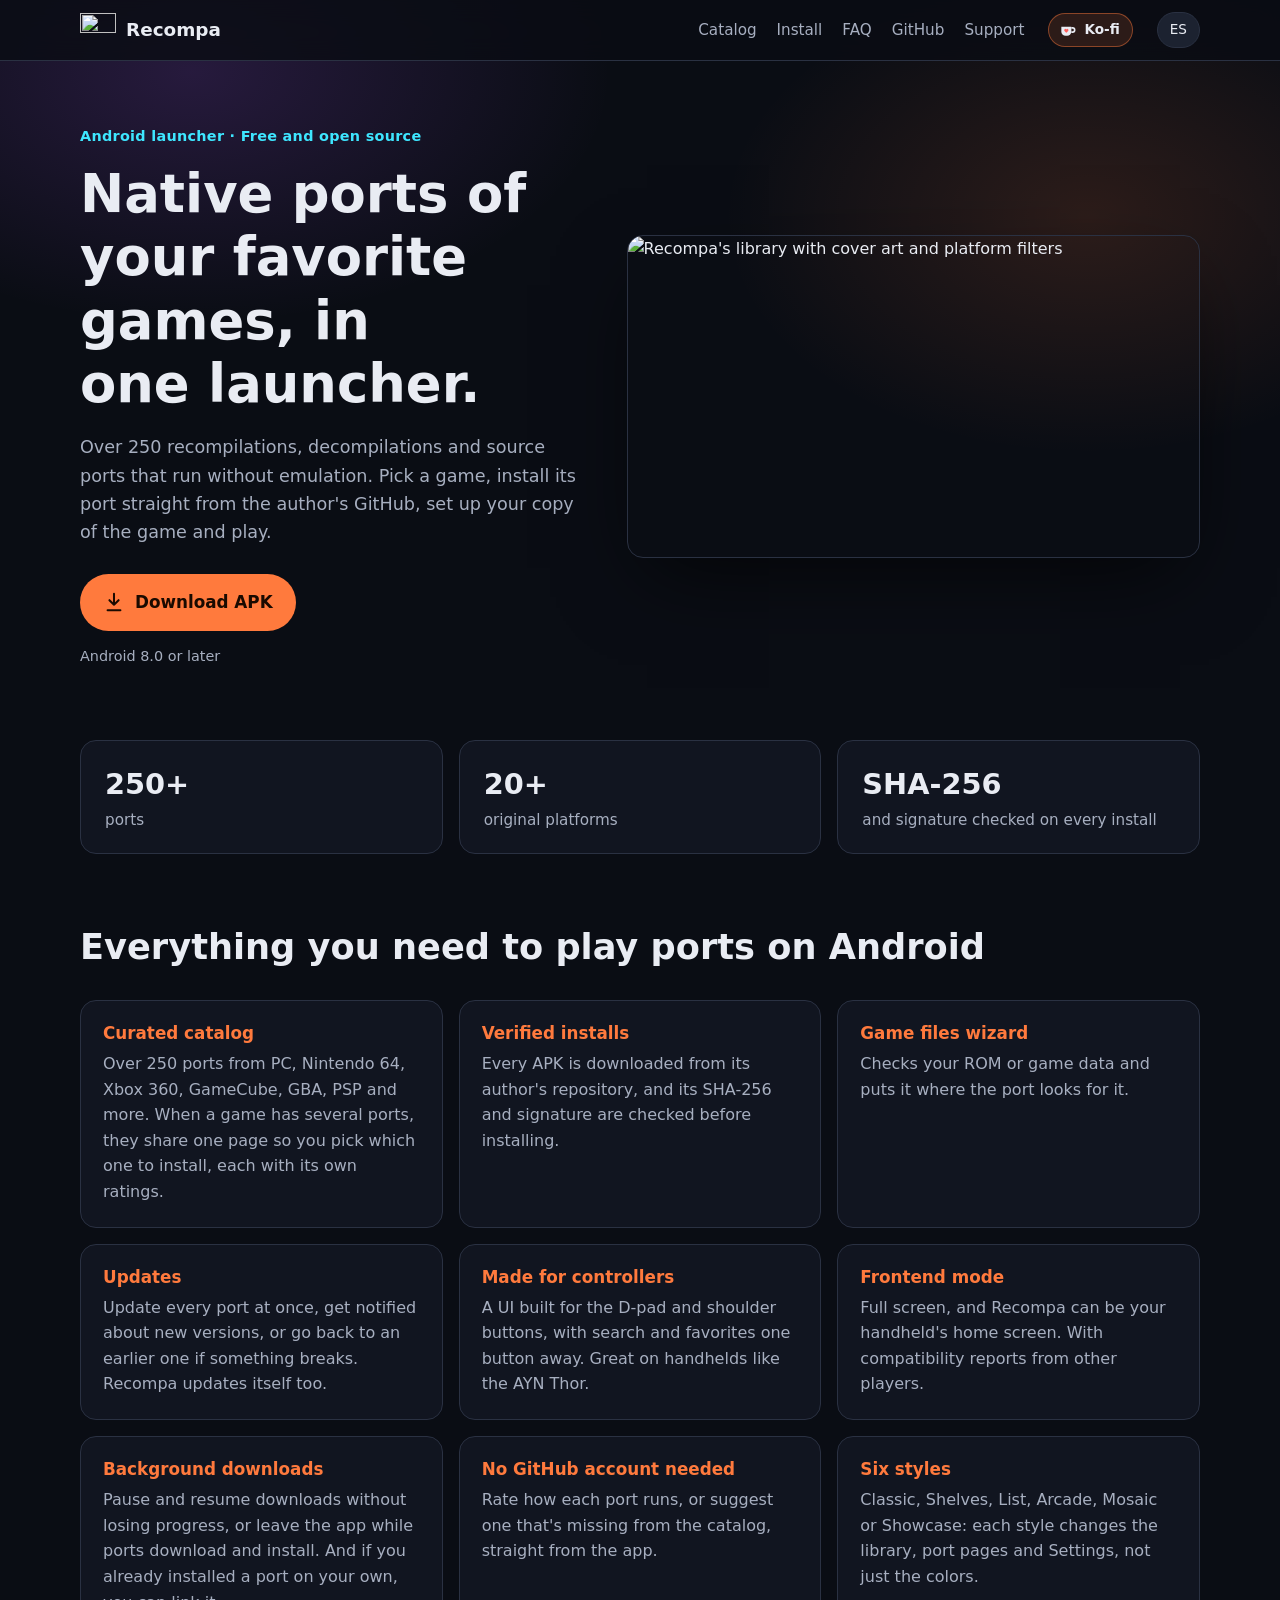
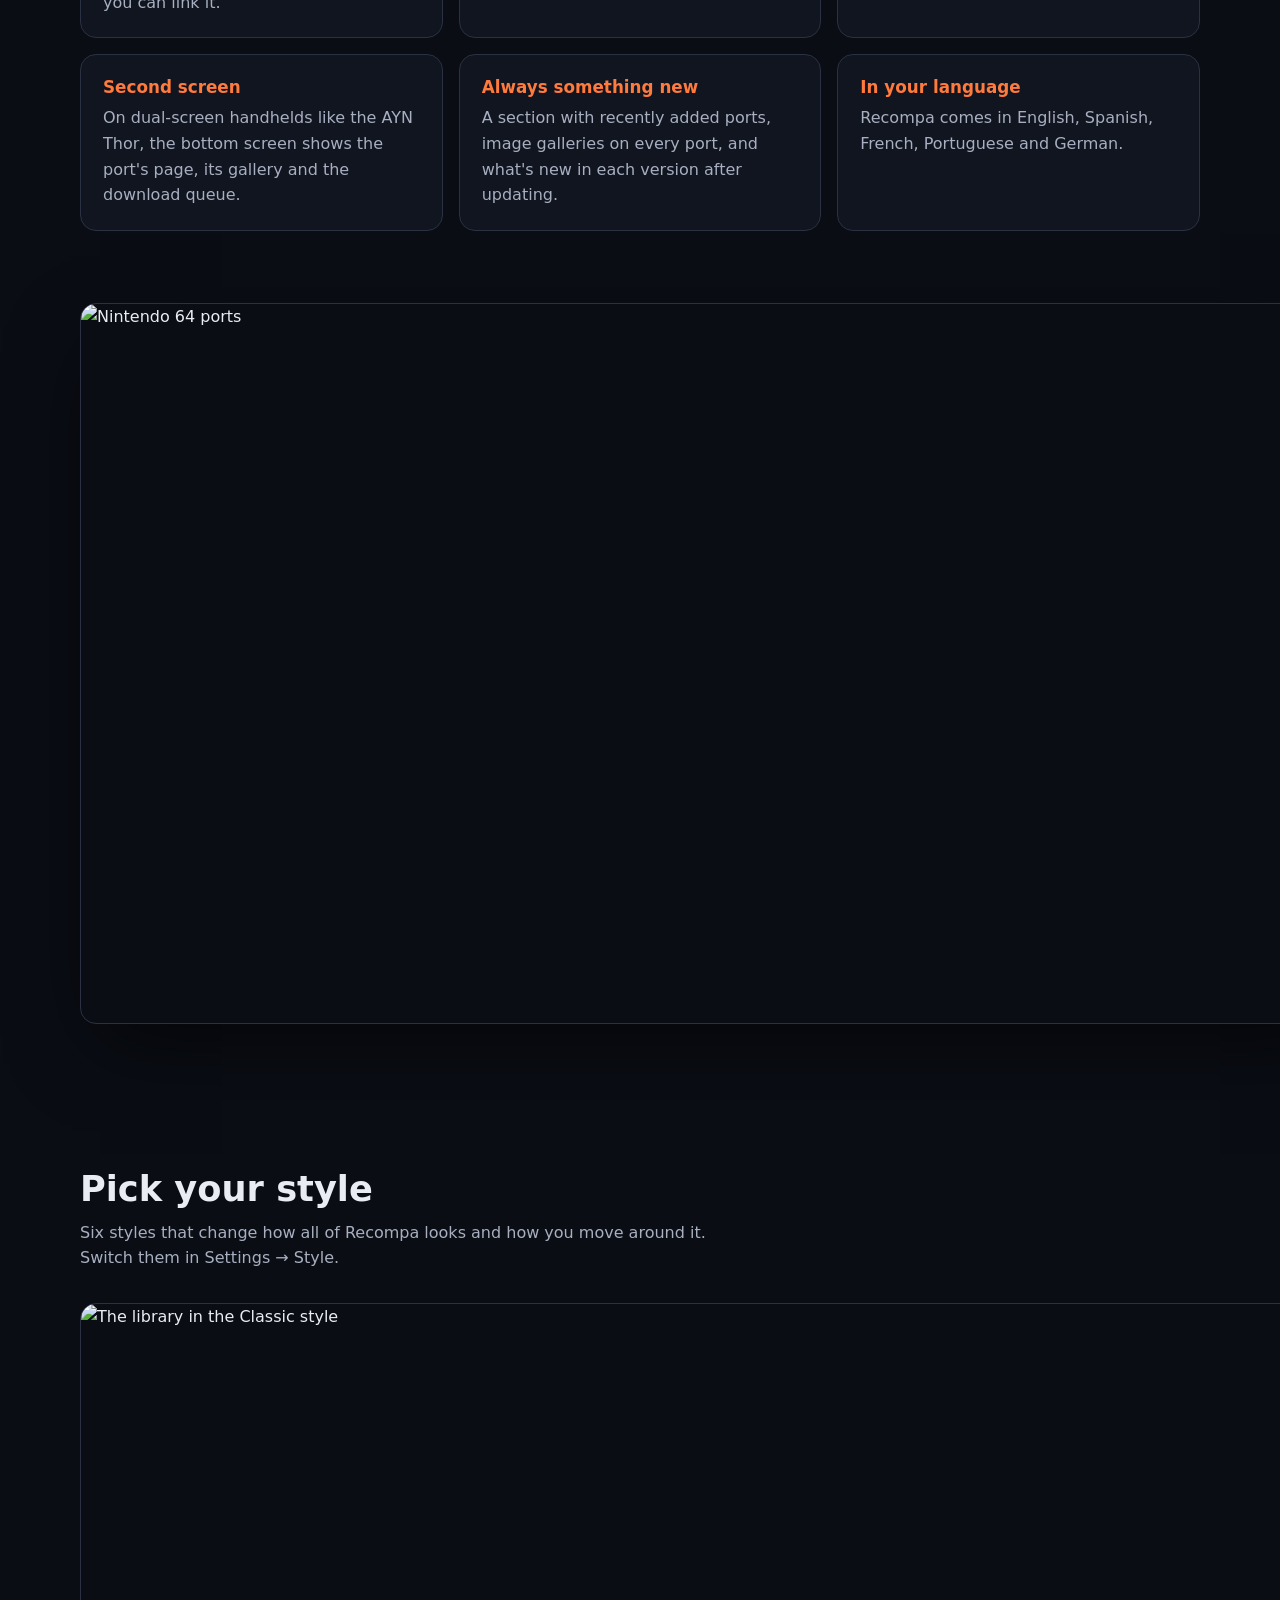
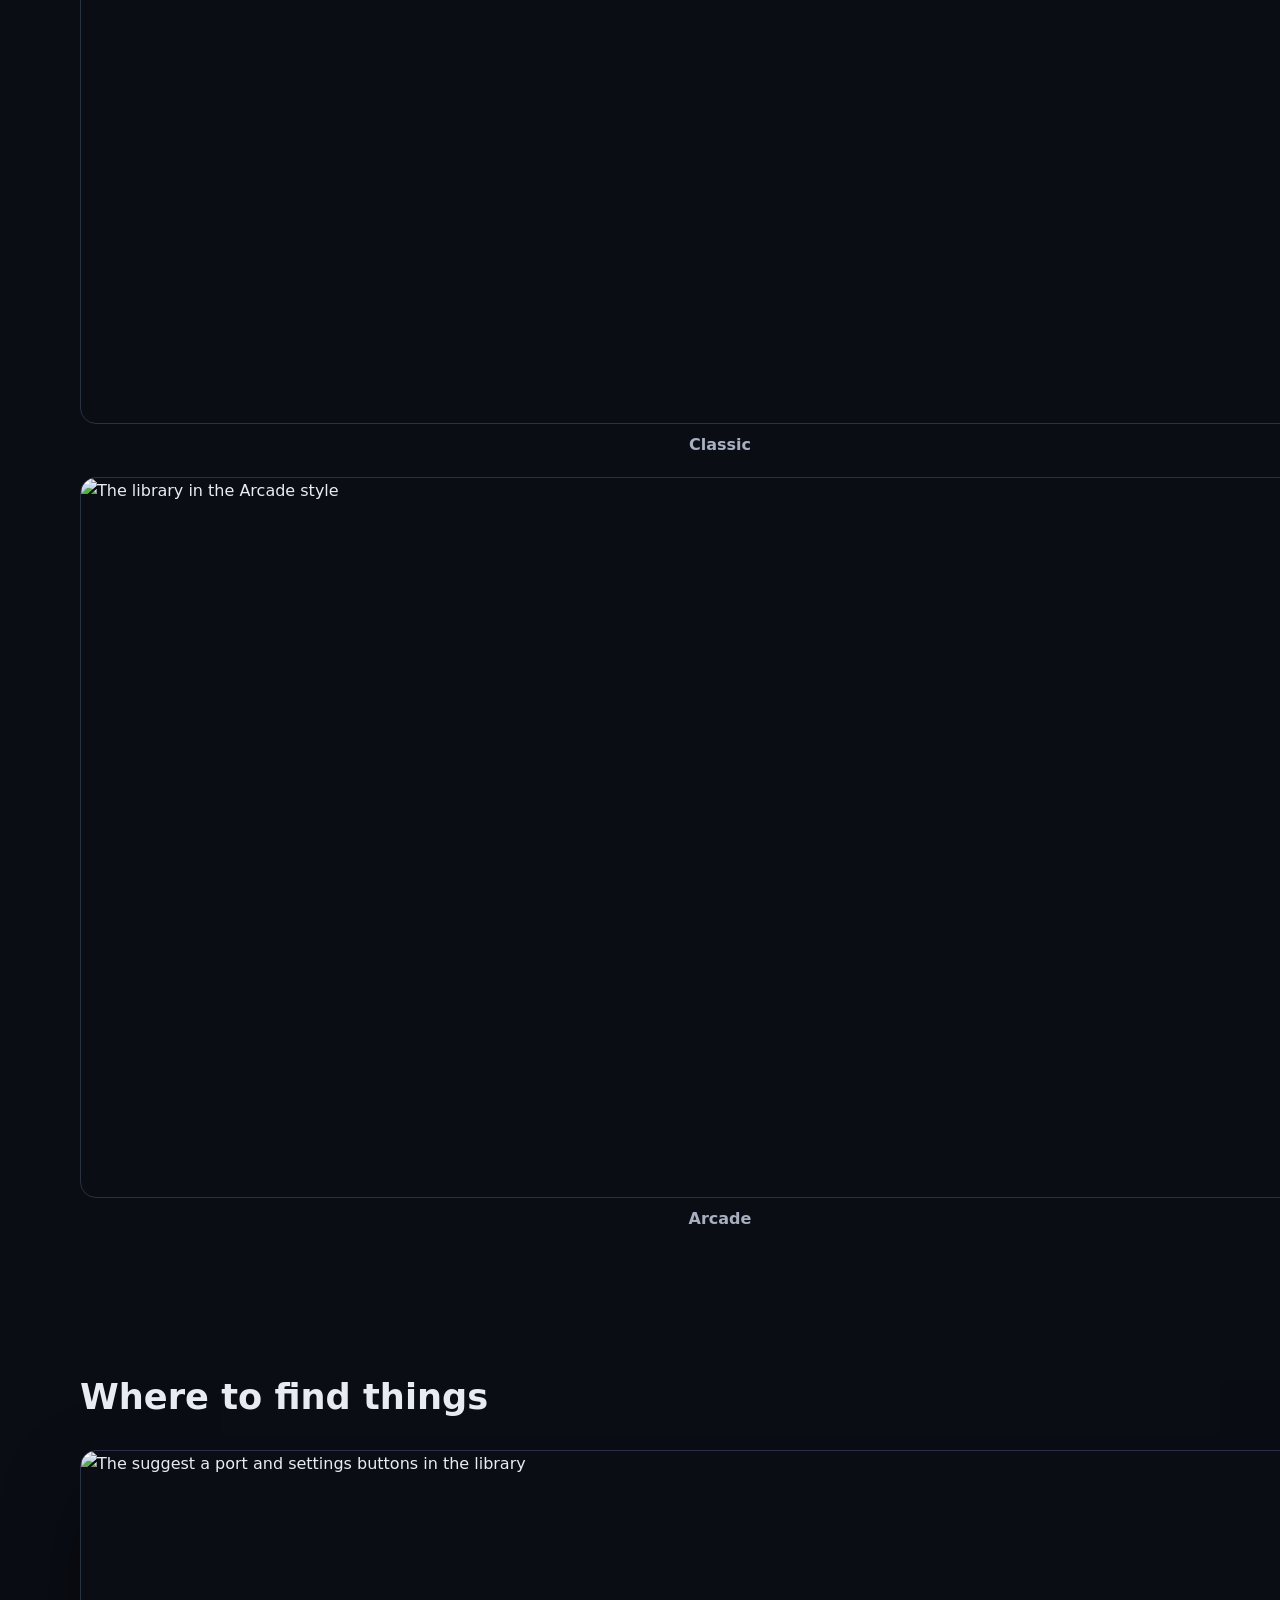
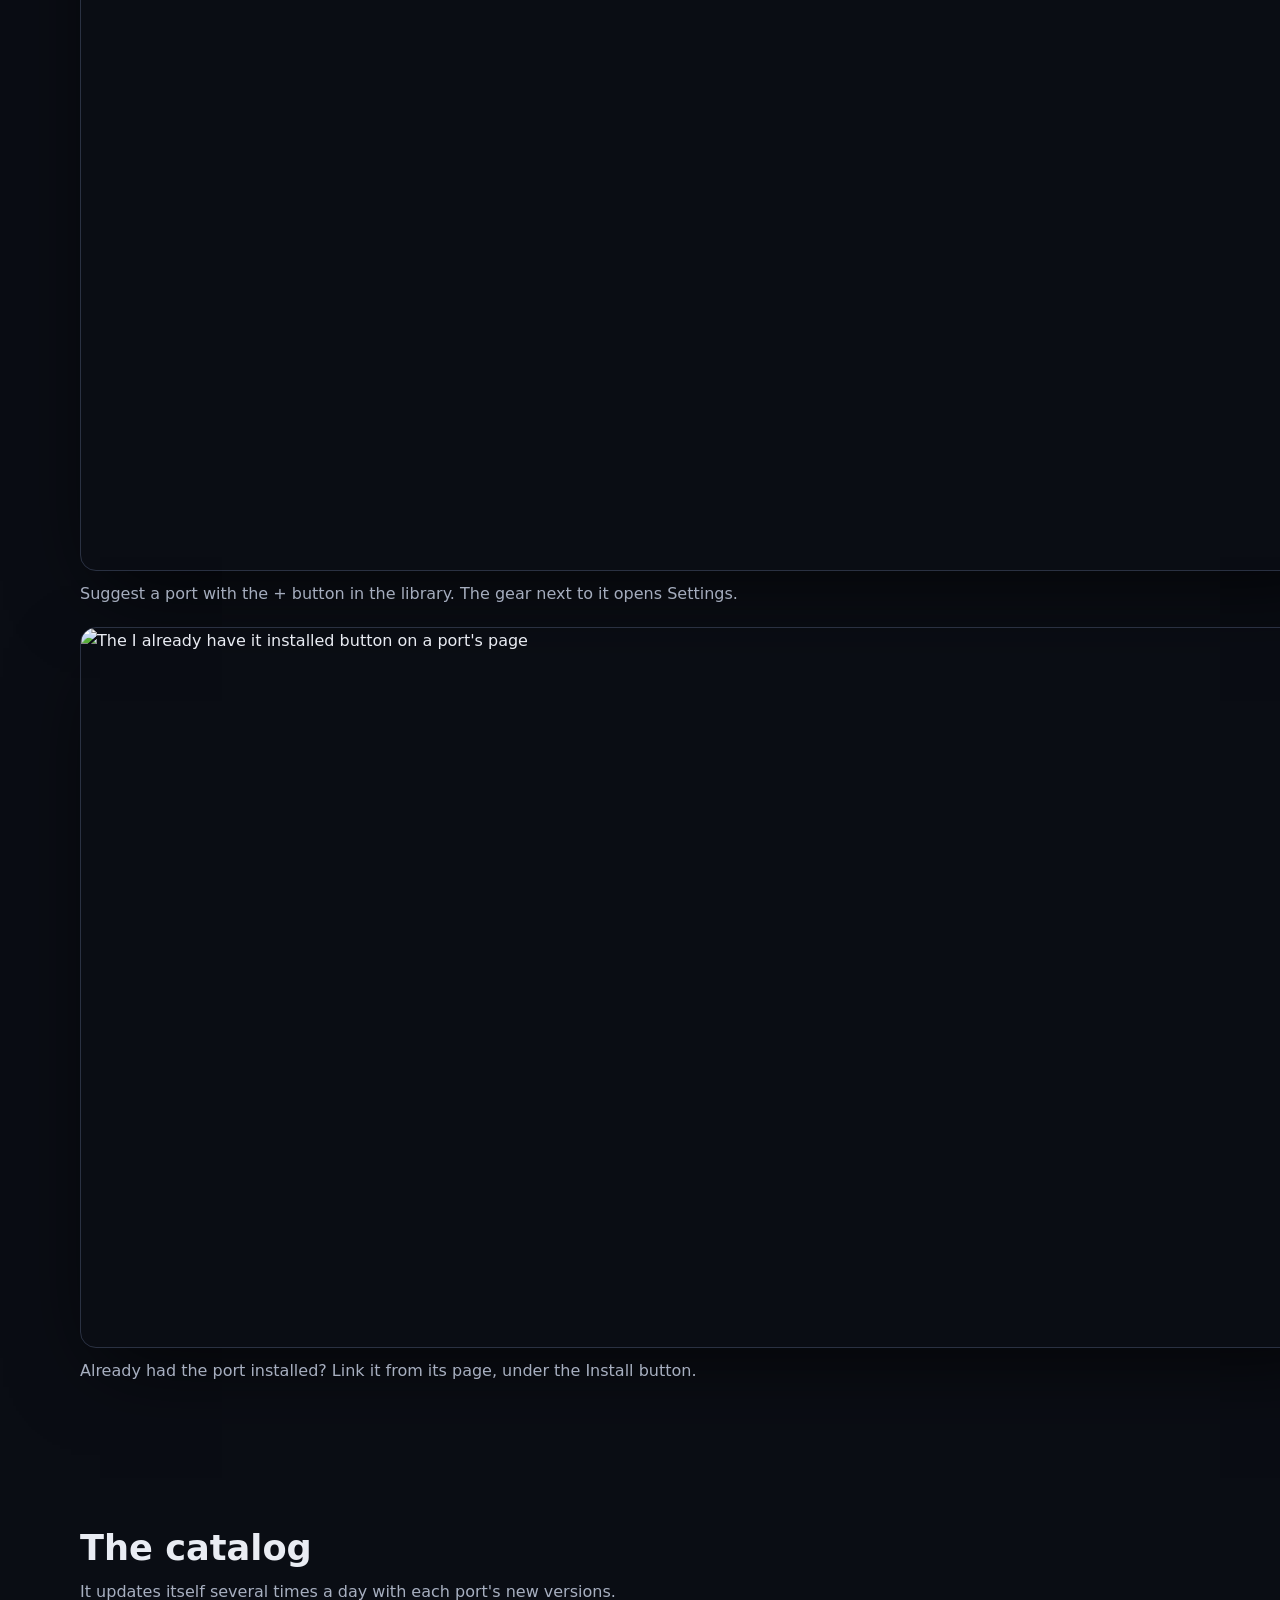
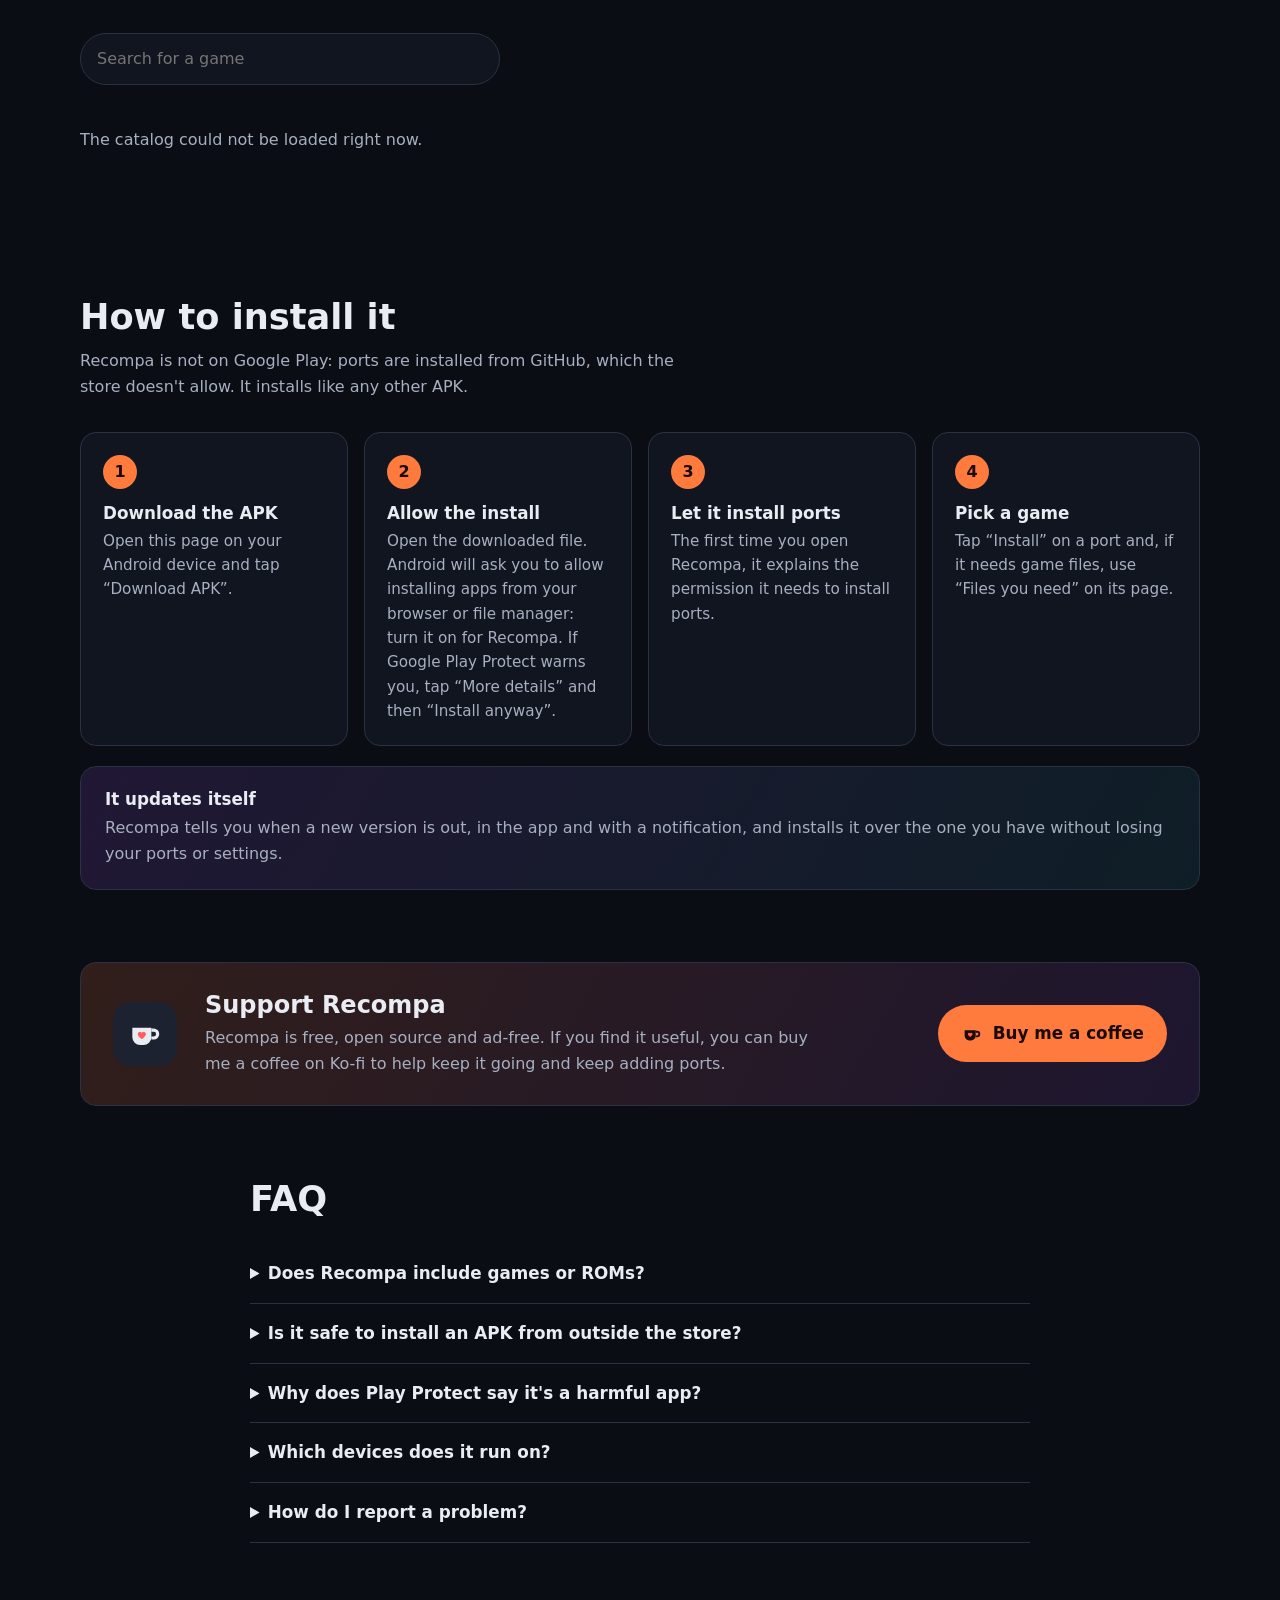
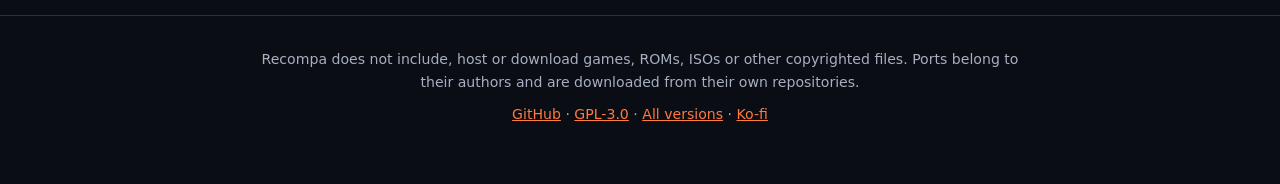
==== commit f33f7afe: "Add Ko-fi support section and top bar button to the website" ====
--- a/site/index.html
+++ b/site/index.html
@@ -26,7 +26,12 @@
       <a href="#install" data-i18n="nav.install">Instalar</a>
       <a href="#faq" data-i18n="nav.faq">Preguntas</a>
       <a href="https://github.com/kalasyan/recompa">GitHub</a>
+      <a href="#support" data-i18n="nav.support">Apoyar</a>
     </nav>
+    <a class="kofi-top" href="https://ko-fi.com/joeyrt" aria-label="Ko-fi">
+      <svg viewBox="0 0 24 24" aria-hidden="true"><path d="M4 8h12v6a5 5 0 0 1-5 5H9a5 5 0 0 1-5-5V8Z" fill="currentColor"/><path d="M16 9.5h1.5a2.5 2.5 0 0 1 0 5H16" fill="none" stroke="currentColor" stroke-width="2"/><path d="M10 15.2s-2.6-1.6-2.6-3.2a1.4 1.4 0 0 1 2.6-.7 1.4 1.4 0 0 1 2.6.7c0 1.6-2.6 3.2-2.6 3.2Z" fill="#FF5E5B"/></svg>
+      <span>Ko-fi</span>
+    </a>
     <button class="lang" id="lang" type="button" aria-label="Change language">EN</button>
   </header>
 
@@ -126,6 +131,20 @@
       </div>
     </section>
 
+    <section class="support" id="support">
+      <div class="card">
+        <div class="mug"><svg viewBox="0 0 24 24" aria-hidden="true"><path d="M4 8h12v6a5 5 0 0 1-5 5H9a5 5 0 0 1-5-5V8Z" fill="currentColor"/><path d="M16 9.5h1.5a2.5 2.5 0 0 1 0 5H16" fill="none" stroke="currentColor" stroke-width="2"/><path d="M10 15.2s-2.6-1.6-2.6-3.2a1.4 1.4 0 0 1 2.6-.7 1.4 1.4 0 0 1 2.6.7c0 1.6-2.6 3.2-2.6 3.2Z" fill="#FF5E5B"/></svg></div>
+        <div class="txt">
+          <h2 data-i18n="support.title">Apoya Recompa</h2>
+          <p data-i18n="support.d">Recompa es gratis, open source y sin anuncios. Si te resulta útil, puedes invitarme a un café en Ko-fi para ayudar a mantenerlo y seguir añadiendo ports.</p>
+        </div>
+        <a class="btn primary" href="https://ko-fi.com/joeyrt">
+          <svg viewBox="0 0 24 24" aria-hidden="true"><path d="M4 8h12v6a5 5 0 0 1-5 5H9a5 5 0 0 1-5-5V8Z" fill="currentColor"/><path d="M16 9.5h1.5a2.5 2.5 0 0 1 0 5H16" fill="none" stroke="currentColor" stroke-width="2"/><path d="M10 15.2s-2.6-1.6-2.6-3.2a1.4 1.4 0 0 1 2.6-.7 1.4 1.4 0 0 1 2.6.7c0 1.6-2.6 3.2-2.6 3.2Z" fill="#FF5E5B"/></svg>
+          <span data-i18n="support.btn">Invitar a un café</span>
+        </a>
+      </div>
+    </section>
+
     <section class="faq" id="faq">
       <h2 data-i18n="faq.title">Preguntas frecuentes</h2>
       <details><summary data-i18n="q1.t">¿Recompa incluye juegos o ROMs?</summary><p data-i18n="q1.d">No. Recompa no incluye, aloja ni descarga juegos, ROMs, ISOs ni ningún archivo con copyright. Cada port necesita una copia legítima del juego original.</p></details>
@@ -138,7 +157,7 @@
 
   <footer>
     <p data-i18n="foot.legal">Recompa no incluye, aloja ni descarga juegos, ROMs, ISOs ni otros archivos con copyright. Los ports pertenecen a sus autores y se descargan de sus propios repositorios.</p>
-    <p><a href="https://github.com/kalasyan/recompa">GitHub</a> · <a href="https://github.com/kalasyan/recompa/blob/main/LICENSE">GPL-3.0</a> · <a href="https://github.com/kalasyan/recompa/releases" data-i18n="foot.releases">Todas las versiones</a></p>
+    <p><a href="https://github.com/kalasyan/recompa">GitHub</a> · <a href="https://github.com/kalasyan/recompa/blob/main/LICENSE">GPL-3.0</a> · <a href="https://github.com/kalasyan/recompa/releases" data-i18n="foot.releases">Todas las versiones</a> · <a href="https://ko-fi.com/joeyrt">Ko-fi</a></p>
   </footer>
 
   <script src="app.js"></script>
--- a/site/style.css
+++ b/site/style.css
@@ -49,6 +49,13 @@
   background: var(--surface-2); color: var(--text); border: 1px solid var(--line);
   border-radius: 999px; padding: 6px 12px; font: inherit; font-size: .85rem; cursor: pointer;
 }
+
+.kofi-top {
+  display: inline-flex; align-items: center; gap: 6px; padding: 5px 12px 5px 9px; border-radius: 999px; text-decoration: none;
+  background: rgba(255, 122, 61, .14); border: 1px solid rgba(255, 122, 61, .45); color: var(--text); font-size: .85rem; font-weight: 600;
+}
+.kofi-top svg { width: 20px; height: 20px; }
+.kofi-top:hover { background: rgba(255, 122, 61, .24); }
 
 .btn {
   display: inline-flex; align-items: center; gap: 10px;
@@ -153,6 +160,17 @@
 .faq summary { cursor: pointer; font-weight: 600; font-size: 1.05rem; }
 .faq details p { color: var(--muted); margin-top: 10px; }
 
+.support { padding-top: 0 !important; padding-bottom: 0 !important; }
+.support .card {
+  display: flex; align-items: center; gap: 28px; padding: 28px 32px; border-radius: var(--radius); border: 1px solid var(--line);
+  background: linear-gradient(120deg, rgba(255, 122, 61, .16), rgba(168, 85, 247, .12));
+}
+.support .mug { flex: none; width: 64px; height: 64px; border-radius: 18px; display: grid; place-items: center; background: var(--surface-2); color: var(--text); }
+.support .mug svg { width: 38px; height: 38px; }
+.support .txt { flex: 1; }
+.support h2 { font-size: 1.5rem; }
+.support .txt p { color: var(--muted); margin-top: 6px; max-width: 60ch; }
+
 footer { border-top: 1px solid var(--line); padding: 32px 20px 48px; text-align: center; color: var(--muted); font-size: .88rem; }
 footer p { max-width: 760px; margin: 0 auto 10px; }
 
@@ -160,11 +178,15 @@
   .hero { grid-template-columns: 1fr; gap: 32px; }
   .features .grid, .steps, .gallery { grid-template-columns: 1fr 1fr; }
   .top nav { display: none; }
-  .lang { margin-left: auto; }
+  .kofi-top { margin-left: auto; }
 }
 @media (max-width: 600px) {
   main > section { padding: 52px 16px; }
   .stats, .features .grid, .steps, .shots { grid-template-columns: 1fr; }
   .ports { grid-template-columns: repeat(auto-fill, minmax(100px, 1fr)); gap: 12px; }
   .cta .btn { flex: 1 1 100%; justify-content: center; }
+  .support .card { flex-direction: column; align-items: flex-start; padding: 22px; gap: 16px; }
+  .support .btn { width: 100%; justify-content: center; }
+  .kofi-top { padding: 5px 8px; }
+  .kofi-top span { display: none; }
 }
